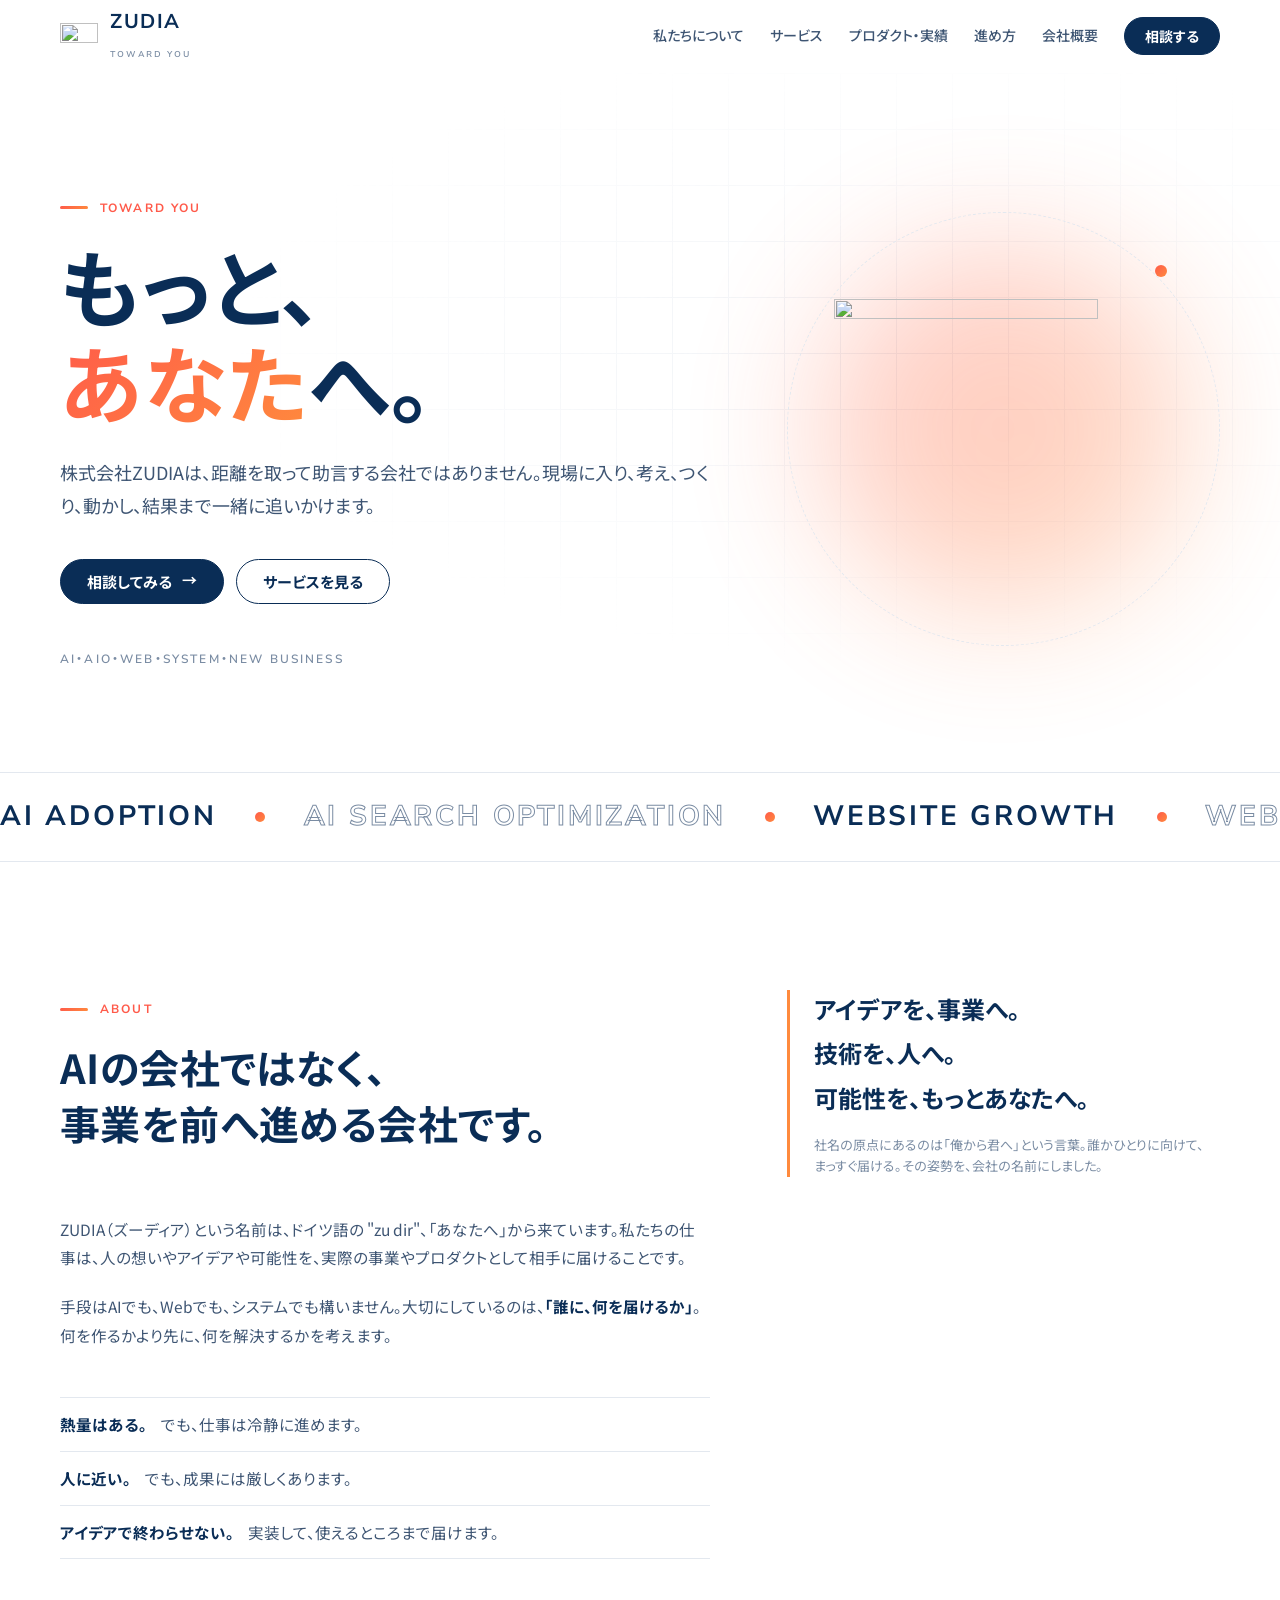
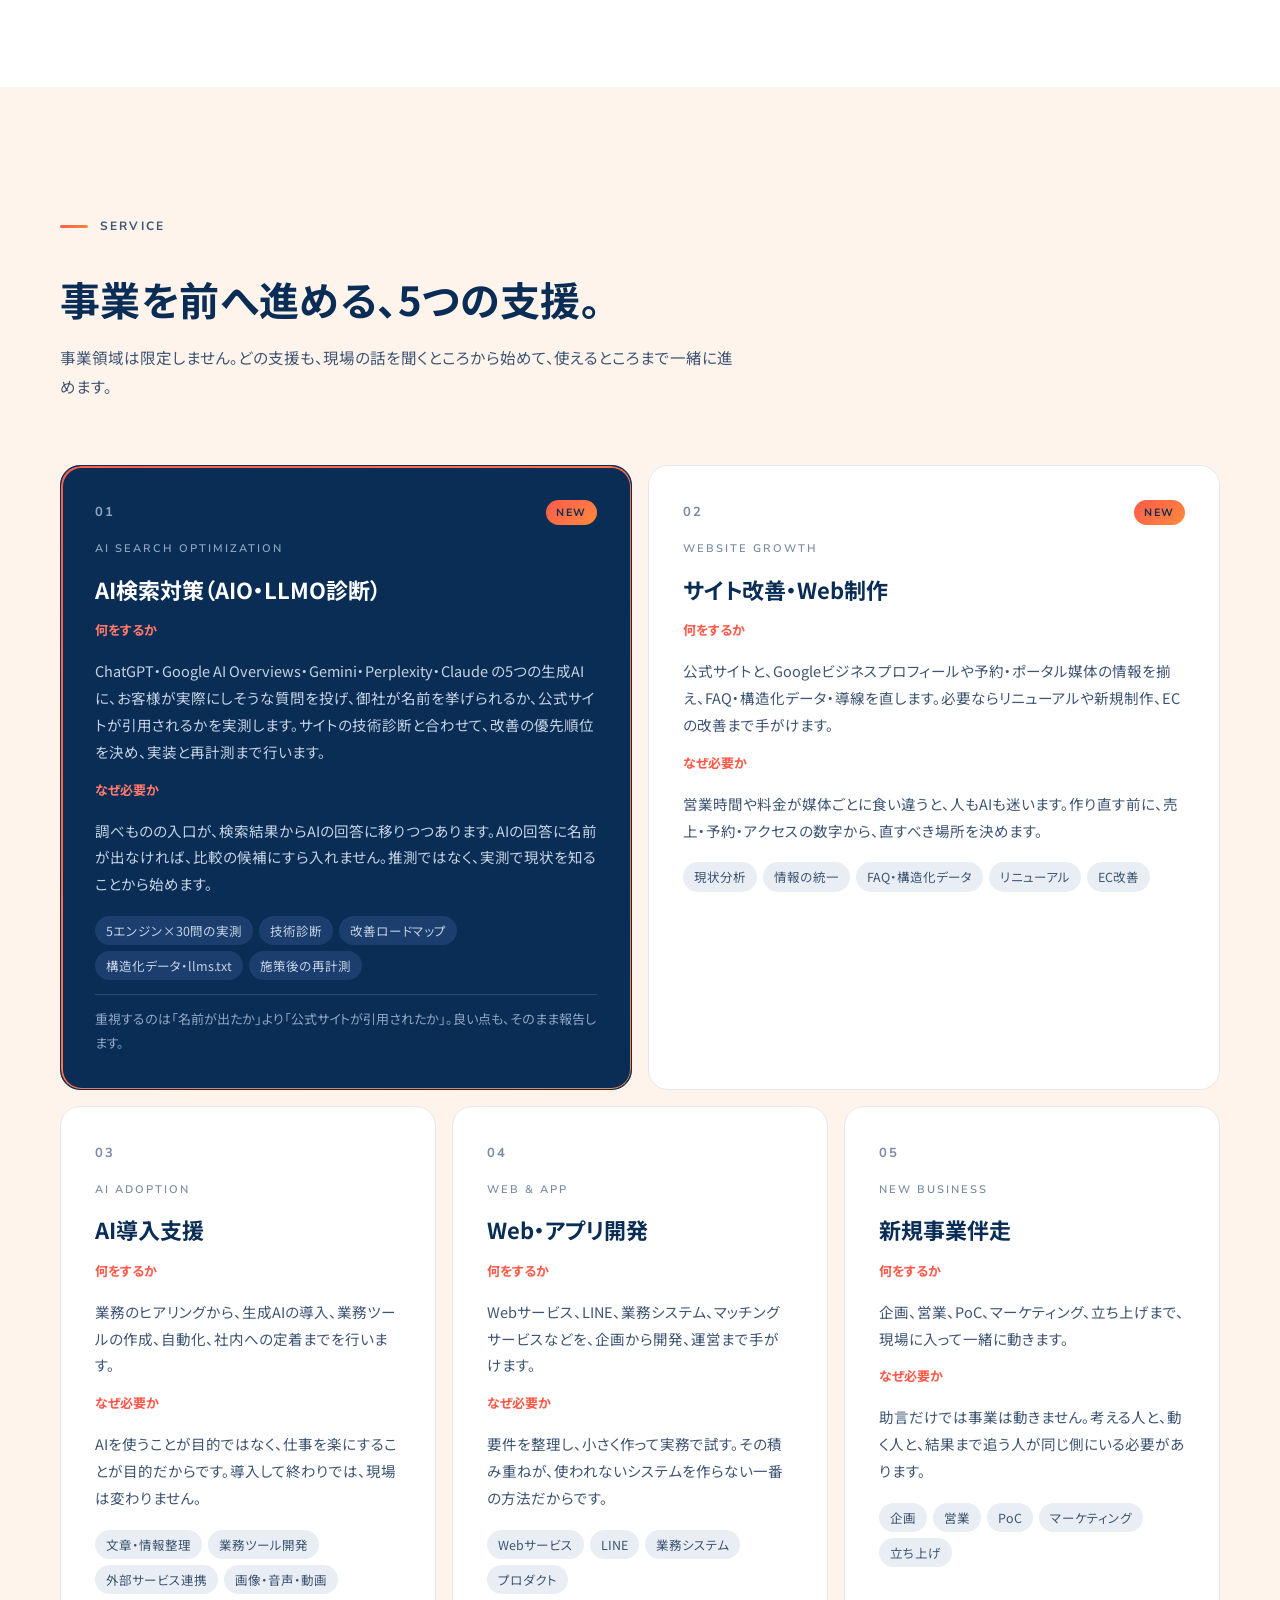
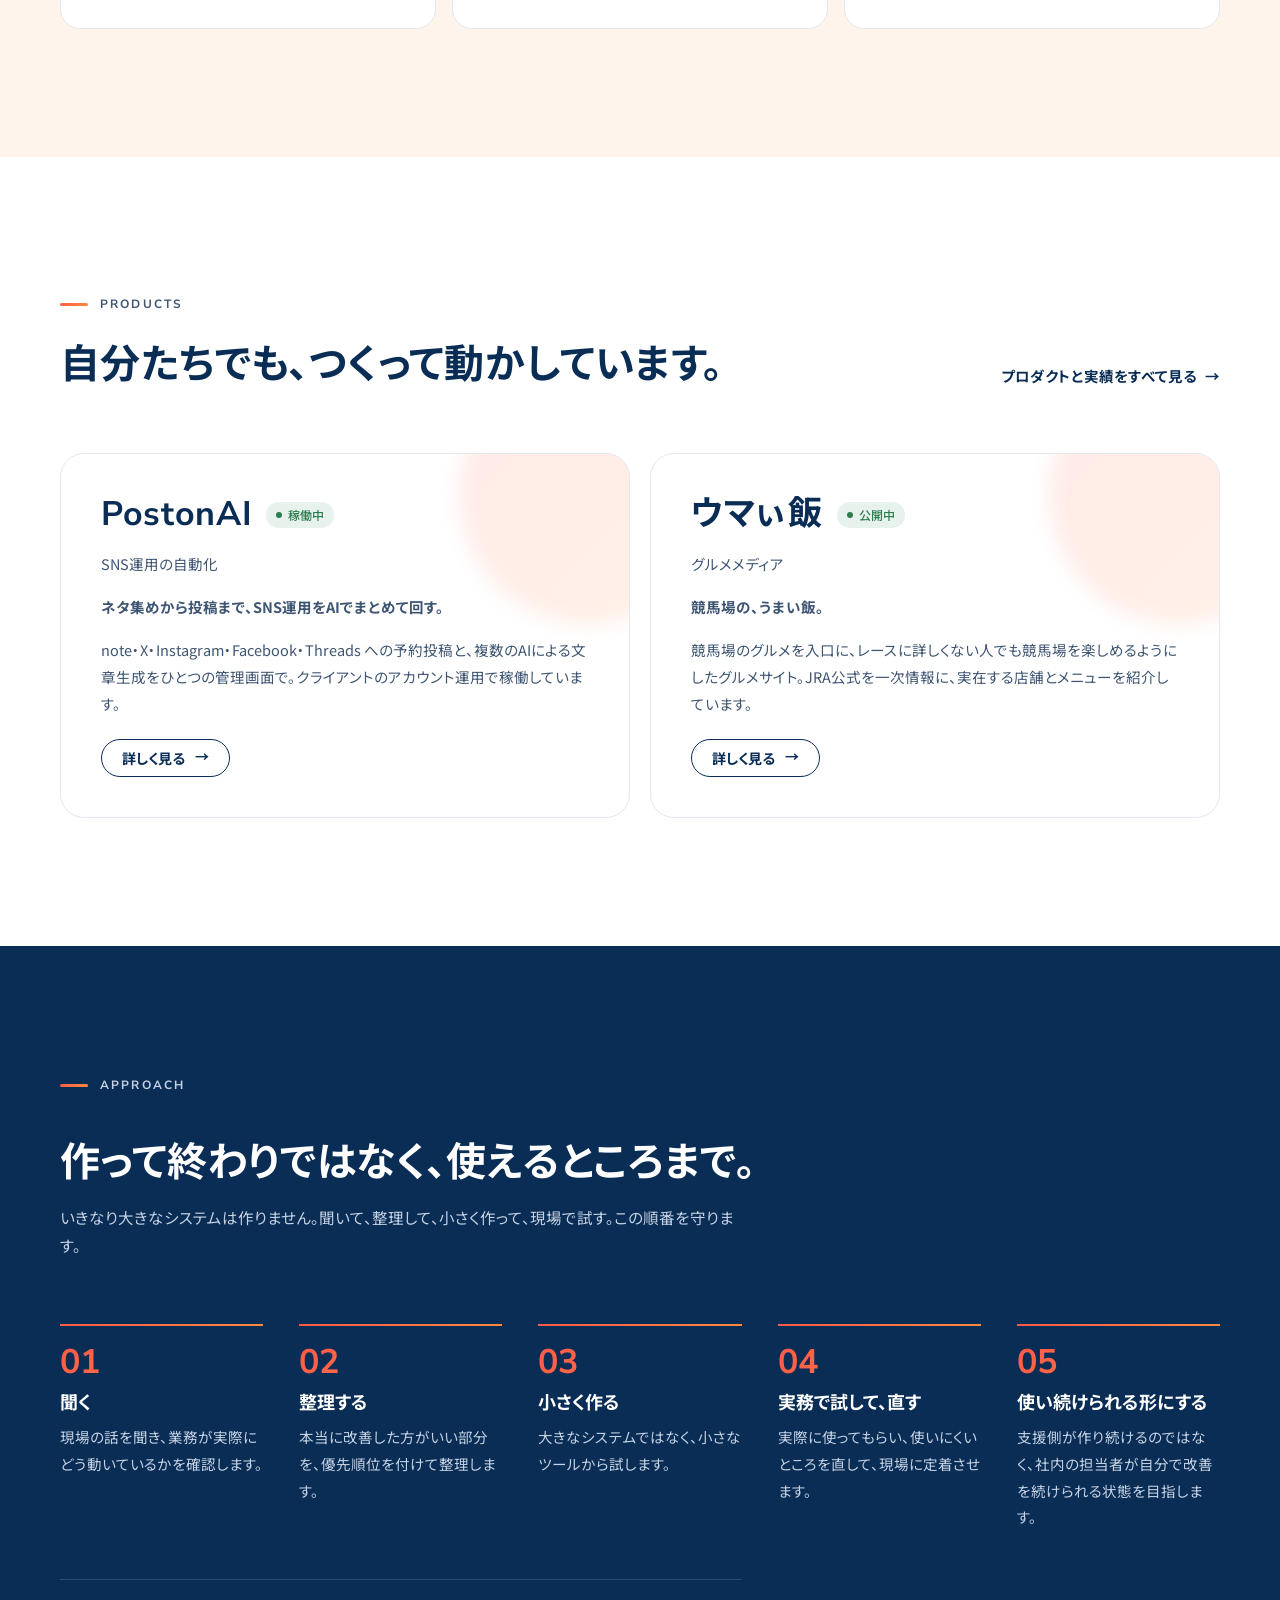
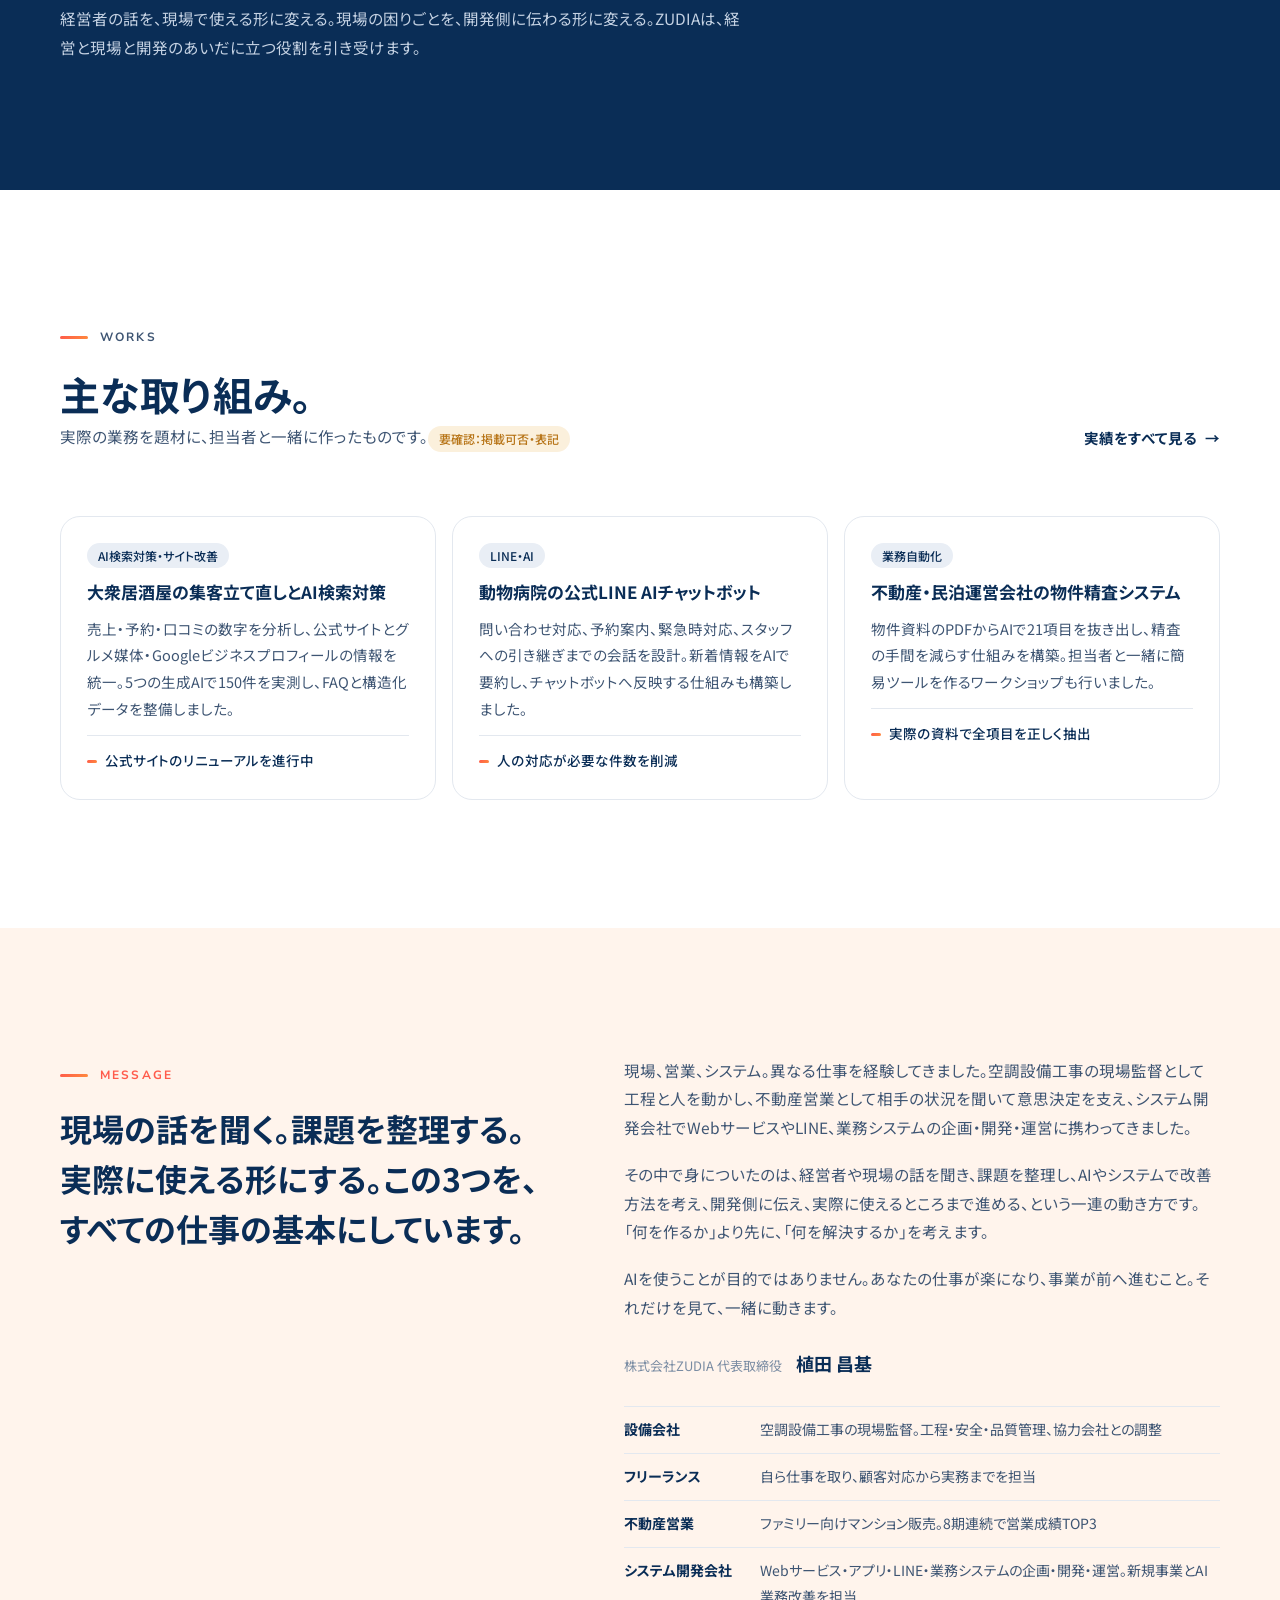
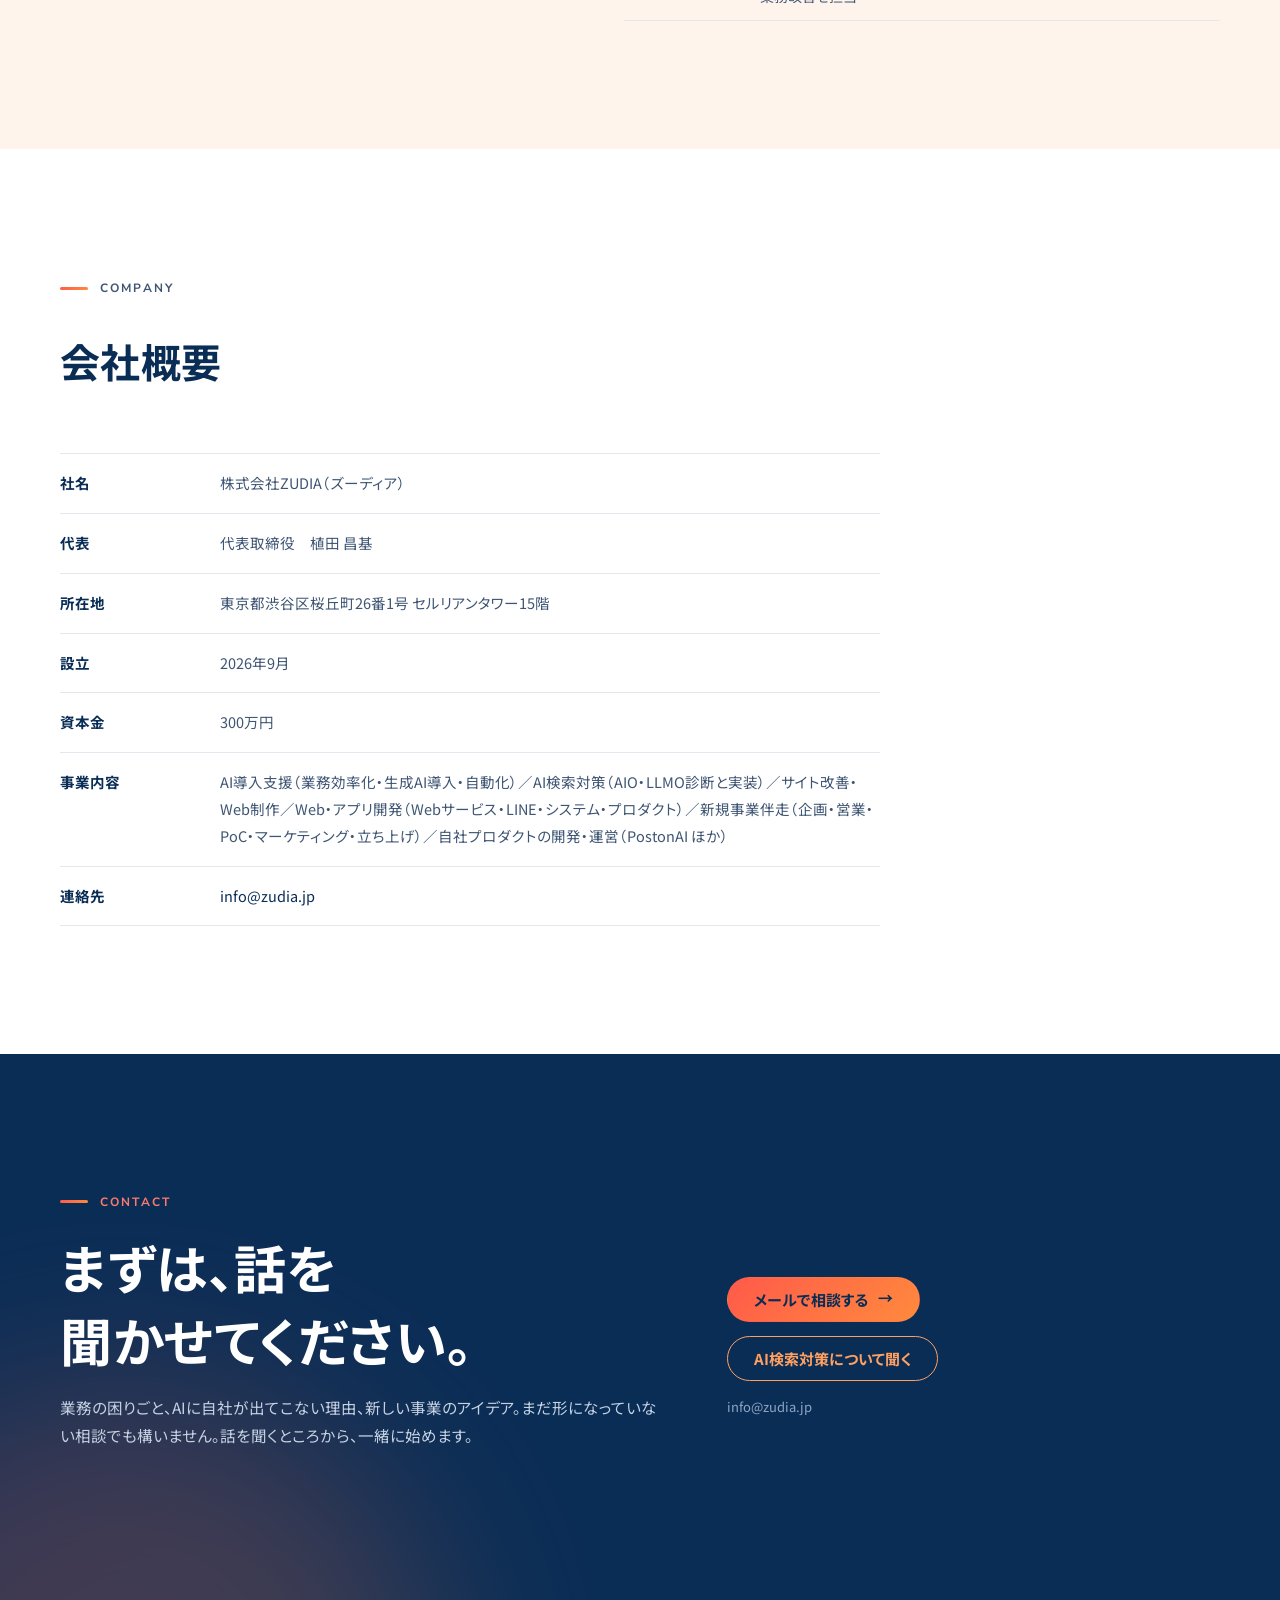
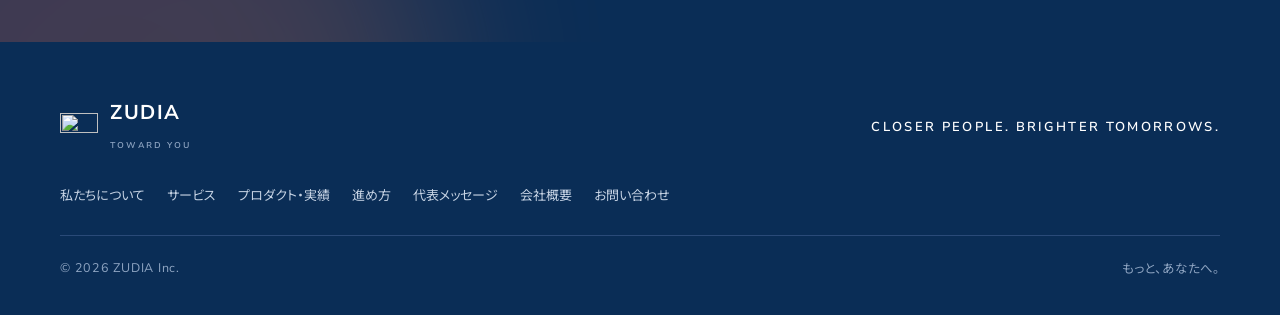
==== index.html @ 9cd15320 "サイトを刷新: AIO・サイト改善を追加、プロダクト・実績ページを新設 - サービスを5本に（AI検索対策・サイト改善を追加）、動きのあるレイアウトへ - products.html: PostonA" ====
<!DOCTYPE html>
<html lang="ja">
<head>
<meta charset="utf-8">
<meta name="viewport" content="width=device-width, initial-scale=1">
<title>株式会社ZUDIA｜もっと、あなたへ。</title>
<meta name="description" content="株式会社ZUDIAは、AI導入支援・AI検索対策（AIO/LLMO）・サイト改善・Web/アプリ開発・新規事業伴走で、事業を前へ進める会社です。自社プロダクトにSNS運用自動化の PostonAI。">
<!--
  差し替え箇所（公開前に必ず確認。本文中は「要確認」チップで示している）
  - 代表者の肩書・所在地・設立・資本金は定款（2026-09-19 作成）から転記済み。設立は登記完了日に合わせて要確認
  - 実績の掲載可否（#works と products.html#works。ポートフォリオ 2026-08 版＋ZUDIA名義の案件から転記）
  - AIO の案件は TIAM 名義のものが多い。ZUDIA の実績として載せるのは ZUDIA 名義と確認できたものだけ
  - 公開URL: https://zudia.jp/。og:image / canonical は絶対URL
  - 色・書体は css/style.css 先頭の tokens ブロックのみ。動きは js/main.js（本文は必ず HTML に書く）
-->
<meta property="og:title" content="株式会社ZUDIA｜もっと、あなたへ。">
<meta property="og:description" content="AI導入支援・AI検索対策・サイト改善・Web/アプリ開発・新規事業伴走。事業を前へ進める会社。">
<meta property="og:url" content="https://zudia.jp/">
<meta property="og:image" content="https://zudia.jp/assets/zudia-primary.png">
<meta property="og:type" content="website">
<meta name="twitter:card" content="summary_large_image">
<link rel="canonical" href="https://zudia.jp/">
<link rel="icon" type="image/png" href="assets/zudia-symbol.png">
<link rel="preconnect" href="https://fonts.googleapis.com">
<link rel="preconnect" href="https://fonts.gstatic.com" crossorigin>
<link rel="stylesheet" href="https://fonts.googleapis.com/css2?family=Noto+Sans+JP:wght@400;500;700&family=Nunito+Sans:wght@600;700&display=swap">
<link rel="stylesheet" href="css/style.css">
<script src="js/main.js" defer></script>
<script type="application/ld+json">
{
  "@context": "https://schema.org",
  "@graph": [
    {
      "@type": "Organization",
      "@id": "https://zudia.jp/#org",
      "name": "株式会社ZUDIA",
      "alternateName": ["ZUDIA", "ズーディア"],
      "url": "https://zudia.jp/",
      "logo": "https://zudia.jp/assets/zudia-primary.png",
      "slogan": "もっと、あなたへ。",
      "email": "info@zudia.jp",
      "foundingDate": "2026-09",
      "founder": { "@type": "Person", "name": "植田 昌基", "jobTitle": "代表取締役" },
      "address": { "@type": "PostalAddress", "addressCountry": "JP", "addressRegion": "東京都", "addressLocality": "渋谷区", "streetAddress": "桜丘町26番1号 セルリアンタワー15階" },
      "knowsAbout": ["生成AI導入支援", "業務自動化", "AI検索対策", "AIO", "LLMO", "Webサイト改善", "Webアプリ開発", "LINE公式アカウント", "新規事業開発"],
      "makesOffer": [
        { "@type": "Offer", "itemOffered": { "@type": "Service", "name": "AI導入支援" } },
        { "@type": "Offer", "itemOffered": { "@type": "Service", "name": "AI検索対策（AIO/LLMO診断）" } },
        { "@type": "Offer", "itemOffered": { "@type": "Service", "name": "サイト改善・Web制作" } },
        { "@type": "Offer", "itemOffered": { "@type": "Service", "name": "Web・アプリ開発" } },
        { "@type": "Offer", "itemOffered": { "@type": "Service", "name": "新規事業伴走" } }
      ]
    },
    { "@type": "WebSite", "@id": "https://zudia.jp/#site", "url": "https://zudia.jp/", "name": "株式会社ZUDIA", "inLanguage": "ja", "publisher": { "@id": "https://zudia.jp/#org" } }
  ]
}
</script>
</head>
<body>

<header class="site-header">
  <div class="wrap">
    <a class="brand" href="./" aria-label="ZUDIA トップへ">
      <img src="assets/zudia-symbol.png" alt="" width="38" height="29">
      <span>
        <span class="brand-name">ZUDIA</span><br>
        <span class="brand-tag">TOWARD YOU</span>
      </span>
    </a>
    <nav class="nav" aria-label="サイト内">
      <a href="#about">私たちについて</a>
      <a href="#service">サービス</a>
      <a href="products.html">プロダクト・実績</a>
      <a href="#approach">進め方</a>
      <a href="#company">会社概要</a>
      <a class="btn btn-primary" href="#contact">相談する</a>
    </nav>
    <details class="menu">
      <summary>MENU</summary>
      <div class="menu-list">
        <a href="#about">私たちについて</a>
        <a href="#service">サービス</a>
        <a href="products.html">プロダクト・実績</a>
        <a href="#approach">進め方</a>
        <a href="#company">会社概要</a>
        <a href="#contact">相談する</a>
      </div>
    </details>
  </div>
</header>

<main id="top">

  <!-- ヒーロー：ブランドの芯をそのまま置く -->
  <section class="hero">
    <div class="wrap">
      <div>
        <p class="eyebrow">Toward You</p>
        <h1><span class="line" style="--d:.05s">もっと、</span><span class="line" style="--d:.2s"><span class="grad-text">あなた</span>へ。</span></h1>
        <p class="hero-sub lead reveal" style="--d:.35s">株式会社ZUDIAは、距離を取って助言する会社ではありません。現場に入り、考え、つくり、動かし、結果まで一緒に追いかけます。</p>
        <div class="hero-actions reveal" style="--d:.45s">
          <a class="btn btn-primary" href="#contact">相談してみる <span class="arrow">→</span></a>
          <a class="btn btn-ghost" href="#service">サービスを見る</a>
        </div>
        <p class="hero-en reveal" style="--d:.55s">AI・AIO・Web・System・New Business</p>
      </div>
      <div class="hero-visual" aria-hidden="true">
        <span class="glow"></span>
        <span class="orbit"></span>
        <img src="assets/zudia-symbol.png" alt="" width="412" height="319">
      </div>
    </div>
  </section>

  <!-- キーワードの帯。同じリストを2回並べて継ぎ目なく流す（2回目は読み上げない） -->
  <div class="marquee" aria-hidden="true">
    <div class="marquee-track">
      <ul><li>AI Adoption</li><li>AI Search Optimization</li><li>Website Growth</li><li>Web &amp; App</li><li>New Business</li><li>Toward You</li></ul>
      <ul><li>AI Adoption</li><li>AI Search Optimization</li><li>Website Growth</li><li>Web &amp; App</li><li>New Business</li><li>Toward You</li></ul>
    </div>
  </div>

  <!-- 私たちについて -->
  <section class="section" id="about">
    <div class="wrap">
      <div class="about-grid">
        <div class="reveal">
          <p class="eyebrow">About</p>
          <div class="section-head">
            <h2 class="h2">AIの会社ではなく、<br>事業を前へ進める会社です。</h2>
          </div>
          <div class="about-body">
            <p>ZUDIA（ズーディア）という名前は、ドイツ語の "zu dir"、「あなたへ」から来ています。私たちの仕事は、人の想いやアイデアや可能性を、実際の事業やプロダクトとして相手に届けることです。</p>
            <p>手段はAIでも、Webでも、システムでも構いません。大切にしているのは、<strong>「誰に、何を届けるか」</strong>。何を作るかより先に、何を解決するかを考えます。</p>
            <ul class="stance" aria-label="ZUDIAの姿勢">
              <li><b>熱量はある。</b><span>でも、仕事は冷静に進めます。</span></li>
              <li><b>人に近い。</b><span>でも、成果には厳しくあります。</span></li>
              <li><b>アイデアで終わらせない。</b><span>実装して、使えるところまで届けます。</span></li>
            </ul>
          </div>
        </div>
        <div class="reveal" style="--d:.15s">
          <ul class="philosophy" aria-label="ZUDIAの考え">
            <li>アイデアを、事業へ。</li>
            <li>技術を、人へ。</li>
            <li>可能性を、もっとあなたへ。</li>
            <li class="origin">社名の原点にあるのは「俺から君へ」という言葉。誰かひとりに向けて、まっすぐ届ける。その姿勢を、会社の名前にしました。</li>
          </ul>
        </div>
      </div>
    </div>
  </section>

  <!-- サービス：何をするか／なぜ必要か を対で書く -->
  <section class="section tint" id="service">
    <div class="wrap">
      <div class="section-head reveal">
        <p class="eyebrow">Service</p>
        <h2 class="h2">事業を前へ進める、5つの支援。</h2>
        <p>事業領域は限定しません。どの支援も、現場の話を聞くところから始めて、使えるところまで一緒に進めます。</p>
      </div>
      <div class="services" data-stagger>
        <article class="service reveal is-wide is-feature on-navy" id="aio">
          <div class="service-top"><span class="no"></span><span class="new">NEW</span></div>
          <p class="en">AI Search Optimization</p>
          <h3 class="h3">AI検索対策（AIO・LLMO診断）</h3>
          <dl>
            <dt>何をするか</dt>
            <dd>ChatGPT・Google AI Overviews・Gemini・Perplexity・Claude の5つの生成AIに、お客様が実際にしそうな質問を投げ、御社が名前を挙げられるか、公式サイトが引用されるかを実測します。サイトの技術診断と合わせて、改善の優先順位を決め、実装と再計測まで行います。</dd>
            <dt>なぜ必要か</dt>
            <dd>調べものの入口が、検索結果からAIの回答に移りつつあります。AIの回答に名前が出なければ、比較の候補にすら入れません。推測ではなく、実測で現状を知ることから始めます。</dd>
          </dl>
          <ul class="tags" aria-label="成果物">
            <li>5エンジン×30問の実測</li><li>技術診断</li><li>改善ロードマップ</li><li>構造化データ・llms.txt</li><li>施策後の再計測</li>
          </ul>
          <p class="feature-note">重視するのは「名前が出たか」より「公式サイトが引用されたか」。良い点も、そのまま報告します。</p>
        </article>
        <article class="service reveal is-wide" id="site">
          <div class="service-top"><span class="no"></span><span class="new">NEW</span></div>
          <p class="en">Website Growth</p>
          <h3 class="h3">サイト改善・Web制作</h3>
          <dl>
            <dt>何をするか</dt>
            <dd>公式サイトと、Googleビジネスプロフィールや予約・ポータル媒体の情報を揃え、FAQ・構造化データ・導線を直します。必要ならリニューアルや新規制作、EC の改善まで手がけます。</dd>
            <dt>なぜ必要か</dt>
            <dd>営業時間や料金が媒体ごとに食い違うと、人もAIも迷います。作り直す前に、売上・予約・アクセスの数字から、直すべき場所を決めます。</dd>
          </dl>
          <ul class="tags" aria-label="対応領域">
            <li>現状分析</li><li>情報の統一</li><li>FAQ・構造化データ</li><li>リニューアル</li><li>EC改善</li>
          </ul>
        </article>
        <article class="service reveal">
          <div class="service-top"><span class="no"></span></div>
          <p class="en">AI Adoption</p>
          <h3 class="h3">AI導入支援</h3>
          <dl>
            <dt>何をするか</dt>
            <dd>業務のヒアリングから、生成AIの導入、業務ツールの作成、自動化、社内への定着までを行います。</dd>
            <dt>なぜ必要か</dt>
            <dd>AIを使うことが目的ではなく、仕事を楽にすることが目的だからです。導入して終わりでは、現場は変わりません。</dd>
          </dl>
          <ul class="tags" aria-label="対応領域">
            <li>文章・情報整理</li><li>業務ツール開発</li><li>外部サービス連携</li><li>画像・音声・動画</li>
          </ul>
        </article>
        <article class="service reveal">
          <div class="service-top"><span class="no"></span></div>
          <p class="en">Web &amp; App</p>
          <h3 class="h3">Web・アプリ開発</h3>
          <dl>
            <dt>何をするか</dt>
            <dd>Webサービス、LINE、業務システム、マッチングサービスなどを、企画から開発、運営まで手がけます。</dd>
            <dt>なぜ必要か</dt>
            <dd>要件を整理し、小さく作って実務で試す。その積み重ねが、使われないシステムを作らない一番の方法だからです。</dd>
          </dl>
          <ul class="tags" aria-label="対応領域">
            <li>Webサービス</li><li>LINE</li><li>業務システム</li><li>プロダクト</li>
          </ul>
        </article>
        <article class="service reveal">
          <div class="service-top"><span class="no"></span></div>
          <p class="en">New Business</p>
          <h3 class="h3">新規事業伴走</h3>
          <dl>
            <dt>何をするか</dt>
            <dd>企画、営業、PoC、マーケティング、立ち上げまで、現場に入って一緒に動きます。</dd>
            <dt>なぜ必要か</dt>
            <dd>助言だけでは事業は動きません。考える人と、動く人と、結果まで追う人が同じ側にいる必要があります。</dd>
          </dl>
          <ul class="tags" aria-label="対応領域">
            <li>企画</li><li>営業</li><li>PoC</li><li>マーケティング</li><li>立ち上げ</li>
          </ul>
        </article>
      </div>
    </div>
  </section>

  <!-- プロダクト（詳細は products.html） -->
  <section class="section" id="products">
    <div class="wrap">
      <div class="section-head section-head-row reveal">
        <div>
          <p class="eyebrow">Products</p>
          <h2 class="h2">自分たちでも、つくって動かしています。</h2>
        </div>
        <a class="link-arrow" href="products.html">プロダクトと実績をすべて見る <span class="arrow">→</span></a>
      </div>
      <div class="products" data-stagger>
        <article class="product reveal">
          <div class="product-head"><h3 class="product-name">PostonAI</h3><span class="status is-live">稼働中</span></div>
          <p class="product-cat">SNS運用の自動化</p>
          <p class="product-lead">ネタ集めから投稿まで、SNS運用をAIでまとめて回す。</p>
          <p>note・X・Instagram・Facebook・Threads への予約投稿と、複数のAIによる文章生成をひとつの管理画面で。クライアントのアカウント運用で稼働しています。</p>
          <div class="product-actions"><a class="btn btn-ghost" href="products.html#postonai">詳しく見る <span class="arrow">→</span></a></div>
        </article>
        <article class="product reveal">
          <div class="product-head"><h3 class="product-name">ウマぃ飯</h3><span class="status is-live">公開中</span></div>
          <p class="product-cat">グルメメディア</p>
          <p class="product-lead">競馬場の、うまい飯。</p>
          <p>競馬場のグルメを入口に、レースに詳しくない人でも競馬場を楽しめるようにしたグルメサイト。JRA公式を一次情報に、実在する店舗とメニューを紹介しています。</p>
          <div class="product-actions"><a class="btn btn-ghost" href="products.html#umaimeshi">詳しく見る <span class="arrow">→</span></a></div>
        </article>
      </div>
    </div>
  </section>

  <!-- 進め方：実際の順序なので番号を使う -->
  <section class="section on-navy" id="approach">
    <div class="wrap">
      <div class="section-head reveal">
        <p class="eyebrow">Approach</p>
        <h2 class="h2">作って終わりではなく、使えるところまで。</h2>
        <p>いきなり大きなシステムは作りません。聞いて、整理して、小さく作って、現場で試す。この順番を守ります。</p>
      </div>
      <ol class="steps" data-stagger>
        <li class="step">
          <h3 class="h3">聞く</h3>
          <p>現場の話を聞き、業務が実際にどう動いているかを確認します。</p>
        </li>
        <li class="step">
          <h3 class="h3">整理する</h3>
          <p>本当に改善した方がいい部分を、優先順位を付けて整理します。</p>
        </li>
        <li class="step">
          <h3 class="h3">小さく作る</h3>
          <p>大きなシステムではなく、小さなツールから試します。</p>
        </li>
        <li class="step">
          <h3 class="h3">実務で試して、直す</h3>
          <p>実際に使ってもらい、使いにくいところを直して、現場に定着させます。</p>
        </li>
        <li class="step">
          <h3 class="h3">使い続けられる形にする</h3>
          <p>支援側が作り続けるのではなく、社内の担当者が自分で改善を続けられる状態を目指します。</p>
        </li>
      </ol>
      <p class="steps-note reveal">経営者の話を、現場で使える形に変える。現場の困りごとを、開発側に伝わる形に変える。ZUDIAは、経営と現場と開発のあいだに立つ役割を引き受けます。</p>
    </div>
  </section>

  <!-- 実績（抜粋。全件は products.html#works） -->
  <section class="section" id="works">
    <div class="wrap">
      <div class="section-head section-head-row reveal">
        <div>
          <p class="eyebrow">Works</p>
          <h2 class="h2">主な取り組み。</h2>
          <p>実際の業務を題材に、担当者と一緒に作ったものです。<span class="chip">要確認：掲載可否・表記</span></p>
        </div>
        <a class="link-arrow" href="products.html#works">実績をすべて見る <span class="arrow">→</span></a>
      </div>
      <div class="works" data-stagger>
        <article class="work reveal">
          <div class="work-meta"><span class="chip chip-area">AI検索対策・サイト改善</span></div>
          <h3 class="h3">大衆居酒屋の集客立て直しとAI検索対策</h3>
          <p>売上・予約・口コミの数字を分析し、公式サイトとグルメ媒体・Googleビジネスプロフィールの情報を統一。5つの生成AIで150件を実測し、FAQと構造化データを整備しました。</p>
          <p class="result">公式サイトのリニューアルを進行中</p>
        </article>
        <article class="work reveal">
          <div class="work-meta"><span class="chip chip-area">LINE・AI</span></div>
          <h3 class="h3">動物病院の公式LINE AIチャットボット</h3>
          <p>問い合わせ対応、予約案内、緊急時対応、スタッフへの引き継ぎまでの会話を設計。新着情報をAIで要約し、チャットボットへ反映する仕組みも構築しました。</p>
          <p class="result">人の対応が必要な件数を削減</p>
        </article>
        <article class="work reveal">
          <div class="work-meta"><span class="chip chip-area">業務自動化</span></div>
          <h3 class="h3">不動産・民泊運営会社の物件精査システム</h3>
          <p>物件資料のPDFからAIで21項目を抜き出し、精査の手間を減らす仕組みを構築。担当者と一緒に簡易ツールを作るワークショップも行いました。</p>
          <p class="result">実際の資料で全項目を正しく抽出</p>
        </article>
      </div>
    </div>
  </section>

  <!-- 代表メッセージ -->
  <section class="section tint" id="message">
    <div class="wrap">
      <div class="message">
        <div class="reveal">
          <p class="eyebrow">Message</p>
          <p class="message-quote">現場の話を聞く。課題を整理する。実際に使える形にする。この3つを、すべての仕事の基本にしています。</p>
        </div>
        <div class="message-body reveal" style="--d:.15s">
          <p>現場、営業、システム。異なる仕事を経験してきました。空調設備工事の現場監督として工程と人を動かし、不動産営業として相手の状況を聞いて意思決定を支え、システム開発会社でWebサービスやLINE、業務システムの企画・開発・運営に携わってきました。</p>
          <p>その中で身についたのは、経営者や現場の話を聞き、課題を整理し、AIやシステムで改善方法を考え、開発側に伝え、実際に使えるところまで進める、という一連の動き方です。「何を作るか」より先に、「何を解決するか」を考えます。</p>
          <p>AIを使うことが目的ではありません。あなたの仕事が楽になり、事業が前へ進むこと。それだけを見て、一緒に動きます。</p>
          <div class="message-sign">
            <span class="role">株式会社ZUDIA 代表取締役</span>
            <span class="name">植田 昌基</span>
          </div>
          <ul class="message-career" aria-label="経歴">
            <li><b>設備会社</b><span>空調設備工事の現場監督。工程・安全・品質管理、協力会社との調整</span></li>
            <li><b>フリーランス</b><span>自ら仕事を取り、顧客対応から実務までを担当</span></li>
            <li><b>不動産営業</b><span>ファミリー向けマンション販売。8期連続で営業成績TOP3</span></li>
            <li><b>システム開発会社</b><span>Webサービス・アプリ・LINE・業務システムの企画・開発・運営。新規事業とAI業務改善を担当</span></li>
          </ul>
        </div>
      </div>
    </div>
  </section>

  <!-- 会社概要 -->
  <section class="section" id="company">
    <div class="wrap">
      <div class="section-head reveal">
        <p class="eyebrow">Company</p>
        <h2 class="h2">会社概要</h2>
      </div>
      <div class="company reveal">
        <dl>
          <dt>社名</dt>
          <dd>株式会社ZUDIA（ズーディア）</dd>
          <dt>代表</dt>
          <dd>代表取締役　植田 昌基</dd>
          <dt>所在地</dt>
          <dd>東京都渋谷区桜丘町26番1号 セルリアンタワー15階</dd>
          <dt>設立</dt>
          <dd>2026年9月</dd>
          <dt>資本金</dt>
          <dd>300万円</dd>
          <dt>事業内容</dt>
          <dd>AI導入支援（業務効率化・生成AI導入・自動化）／AI検索対策（AIO・LLMO診断と実装）／サイト改善・Web制作／Web・アプリ開発（Webサービス・LINE・システム・プロダクト）／新規事業伴走（企画・営業・PoC・マーケティング・立ち上げ）／自社プロダクトの開発・運営（PostonAI ほか）</dd>
          <dt>連絡先</dt>
          <dd><a href="mailto:info@zudia.jp">info@zudia.jp</a></dd>
        </dl>
      </div>
    </div>
  </section>

  <!-- お問い合わせ -->
  <section class="section on-navy contact" id="contact">
    <div class="wrap">
      <div class="reveal">
        <p class="eyebrow">Contact</p>
        <div class="section-head">
          <h2 class="h2">まずは、話を<br>聞かせてください。</h2>
          <p>業務の困りごと、AIに自社が出てこない理由、新しい事業のアイデア。まだ形になっていない相談でも構いません。話を聞くところから、一緒に始めます。</p>
        </div>
      </div>
      <div class="contact-actions reveal" style="--d:.15s">
        <a class="btn btn-primary" href="mailto:info@zudia.jp?subject=ZUDIAへの相談">メールで相談する <span class="arrow">→</span></a>
        <a class="btn btn-ghost" href="mailto:info@zudia.jp?subject=AI検索対策（AIO診断）の相談">AI検索対策について聞く</a>
        <p class="note">info@zudia.jp</p>
      </div>
    </div>
  </section>

</main>

<footer class="site-footer on-navy section">
  <div class="wrap">
    <div class="footer-top">
      <a class="brand" href="./" aria-label="ZUDIA トップへ">
        <img src="assets/zudia-symbol.png" alt="" width="38" height="29">
        <span>
          <span class="brand-name">ZUDIA</span><br>
          <span class="brand-tag">TOWARD YOU</span>
        </span>
      </a>
      <p class="footer-message">Closer People. Brighter Tomorrows.</p>
    </div>
    <nav class="footer-nav" aria-label="フッター">
      <a href="#about">私たちについて</a>
      <a href="#service">サービス</a>
      <a href="products.html">プロダクト・実績</a>
      <a href="#approach">進め方</a>
      <a href="#message">代表メッセージ</a>
      <a href="#company">会社概要</a>
      <a href="#contact">お問い合わせ</a>
    </nav>
    <div class="footer-bottom">
      <span class="en">© <span data-year>2026</span> ZUDIA Inc.</span>
      <span>もっと、あなたへ。</span>
    </div>
  </div>
</footer>

</body>
</html>
---- css/style.css ----
/* ===== 株式会社ZUDIA コーポレートサイト  css/style.css =====
   色・書体は design/tokens.css のトークンのみ使用（HEX直書き禁止）。
   先頭ブロックは tokens.css v1.0 をそのまま貼ったもの。更新時は正本に合わせる。
   v2 (2026-10-09): 動きのあるレイアウトへ刷新。products.html と共用。 */

/* ZUDIA design tokens — 正本。DESIGN.md の表と必ず一致させる。
   HTML雛形・アーティファクトの <style> 先頭にこのブロックをそのまま貼る。
   v1.0 (2026-09-11): 株式会社ZUDIA ブランドガイド Ver.1.0 準拠。 */
:root {
  /* ブランド4色 */
  --brand-navy: #0A2D56;
  --brand-coral: #FF5A4A;
  --brand-orange: #FF8A3D;
  --brand-cream: #FFE7D8;
  --brand-gradient: linear-gradient(135deg, #FF5A4A 0%, #FF8A3D 100%);      /* Zシンボル・強調帯 */
  --brand-gradient-deep: linear-gradient(135deg, #FF3F45 0%, #FF6B35 50%, #FFA447 100%);

  /* 役割トークン（ライト＝白背景が基本） */
  --ink: #0A2D56;          /* 本文・見出し（Navy） */
  --ink-soft: #3E5573;
  --ink-faint: #7A8CA3;
  --ground: #FFFFFF;       /* ページ背景 */
  --surface: #FFFFFF;      /* カード・表 */
  --surface-tint: #FFF4EC; /* Cream 50%。導入文・強調ブロックの背景 */
  --line: #E3E8EF;
  --accent: #0A2D56;       /* 見出し番号・罫線・リンク */
  --accent-soft: #E9EEF5;
  --hot: #FF5A4A;          /* 人の熱量・行動を示す強調（Coral）。状態色ではない */
  --hot-2: #FF8A3D;        /* 前進・可能性（Orange） */

  /* 状態色（ブランド色とは分ける） */
  --ok: #2E7D4F;  --ok-bg: #E6F2EB;
  --warn: #B8761A; --warn-bg: #FBF0DC;
  --crit: #C0392B; --crit-bg: #FBE7E4;

  /* 書体 */
  --font-display: "Avenir Next", "Avenir", "Nunito Sans", "Noto Sans JP", sans-serif; /* 英字見出し・ZUDIA・コピー。Demi Bold=600 */
  --font-heading: "Noto Sans JP", "Hiragino Kaku Gothic ProN", "Yu Gothic", sans-serif; /* 日本語見出し 700 */
  --font-sans: "Noto Sans JP", "Hiragino Kaku Gothic ProN", "Yu Gothic", sans-serif;    /* 本文 400 */
  --font-mono: ui-monospace, "Cascadia Code", Consolas, monospace;

  /* dataviz カテゴリ配色 */
  --cat-1: #0A2D56; --cat-2: #FF8A3D; --cat-3: #FF5A4A; --cat-4: #5B7BA6; --cat-5: #B9A79A;
}
/* ダーク＝Navy背景（ブランドガイドの第2背景）。文字は白、アクセントはオレンジ */
@media (prefers-color-scheme: dark) {
  :root:not([data-theme="light"]) {
    --ink: #FFFFFF; --ink-soft: #C5D2E3; --ink-faint: #8FA5C2;
    --ground: #0A2D56; --surface: #123765; --surface-tint: #163F73; --line: #2A4A78;
    --accent: #FFA061; --accent-soft: #1B3E6E;
    --hot: #FF7A6B; --hot-2: #FFA061;
    --ok: #6FBF8F; --ok-bg: #1E3B33;
    --warn: #E0A85A; --warn-bg: #3D3222;
    --crit: #F08A7E; --crit-bg: #4A2A2A;
  }
}
:root[data-theme="dark"] {
  --ink: #FFFFFF; --ink-soft: #C5D2E3; --ink-faint: #8FA5C2;
  --ground: #0A2D56; --surface: #123765; --surface-tint: #163F73; --line: #2A4A78;
  --accent: #FFA061; --accent-soft: #1B3E6E;
  --hot: #FF7A6B; --hot-2: #FFA061;
  --ok: #6FBF8F; --ok-bg: #1E3B33;
  --warn: #E0A85A; --warn-bg: #3D3222;
  --crit: #F08A7E; --crit-bg: #4A2A2A;
}
/* ===== tokens.css ここまで ===== */

/* Navy帯セクション（ライト時に Navy 背景へ切り替える）。値は tokens.css のダーク定義と同一。
   ダーク時はページ地が Navy なので、帯だけ一段明るい surface に寄せる。 */
.on-navy {
  --ink: #FFFFFF; --ink-soft: #C5D2E3; --ink-faint: #8FA5C2;
  --ground: #0A2D56; --surface: #123765; --surface-tint: #163F73; --line: #2A4A78;
  --accent: #FFA061; --accent-soft: #1B3E6E;
  --hot: #FF7A6B; --hot-2: #FFA061;
  --warn: #E0A85A; --warn-bg: #3D3222;
}
@media (prefers-color-scheme: dark) {
  :root:not([data-theme="light"]) .on-navy { --ground: #123765; --surface: #1B3E6E; --line: #2F5488; }
}
:root[data-theme="dark"] .on-navy { --ground: #123765; --surface: #1B3E6E; --line: #2F5488; }

/* ---------- ベース ---------- */
*, *::before, *::after { box-sizing: border-box; }
html { scroll-behavior: smooth; scroll-padding-top: 84px; -webkit-text-size-adjust: 100%; }
body {
  margin: 0;
  background: var(--ground);
  color: var(--ink);
  font-family: var(--font-sans);
  font-size: 15.5px;
  line-height: 1.85;
  font-weight: 400;
  font-feature-settings: "palt";
  overflow-x: hidden;
}
img { max-width: 100%; height: auto; display: block; }
a { color: var(--accent); text-decoration: none; }
a:hover { text-decoration: underline; text-underline-offset: .2em; }
:focus-visible { outline: 3px solid var(--hot-2); outline-offset: 3px; border-radius: 2px; }
h1, h2, h3, h4 { font-family: var(--font-heading); font-weight: 700; line-height: 1.4; margin: 0; text-wrap: balance; word-break: auto-phrase; }
.message-quote, .philosophy li { word-break: auto-phrase; }
p { margin: 0; max-width: 44em; }
ul, ol, dl { margin: 0; padding: 0; }
li { list-style: none; }
.num, time { font-variant-numeric: tabular-nums; }
.sr-only { position: absolute; width: 1px; height: 1px; overflow: hidden; clip: rect(0 0 0 0); white-space: nowrap; }

.wrap {
  width: min(100% - 2 * clamp(16px, 5vw, 48px), 1160px);
  margin-inline: auto;
}
.section { padding-block: clamp(72px, 10vw, 136px); background: var(--ground); color: var(--ink); position: relative; }
.tint { background: var(--surface-tint); }

/* 英字の小見出し（eyebrow）。0.18em 字間の大文字。 */
.eyebrow {
  font-family: var(--font-display);
  font-weight: 700;
  font-size: 12px;
  letter-spacing: .18em;
  text-transform: uppercase;
  color: var(--hot);
  display: inline-flex;
  align-items: center;
  gap: 12px;
  margin-bottom: 18px;
}
.eyebrow::before { content: ""; width: 28px; height: 3px; background: var(--brand-gradient); border-radius: 2px; }
.h2 { font-size: clamp(26px, 3.6vw, 40px); letter-spacing: .01em; }
.h3 { font-size: 17px; }
.lead { font-size: clamp(16px, 1.55vw, 18px); color: var(--ink-soft); }
.section-head { display: grid; gap: 16px; margin-bottom: clamp(40px, 5vw, 64px); }
.section-head p { color: var(--ink-soft); }
.section-head-row { display: flex; flex-wrap: wrap; align-items: end; justify-content: space-between; gap: 20px 40px; }
.grad-text { background: var(--brand-gradient); -webkit-background-clip: text; background-clip: text; color: transparent; }

/* ボタン */
.btn {
  display: inline-flex; align-items: center; gap: 10px;
  padding: 14px 26px; border-radius: 999px;
  font-family: var(--font-heading); font-weight: 700; font-size: 15px; line-height: 1;
  border: 1.5px solid var(--accent);
  transition: transform .2s ease, background-color .2s ease, color .2s ease, box-shadow .2s ease;
}
.btn:hover { text-decoration: none; transform: translateY(-2px); }
.btn-primary { background: var(--accent); color: var(--ground); }
.btn-primary:hover { box-shadow: 0 10px 24px -10px var(--accent); }
.on-navy .btn-primary, .btn-hot { background: var(--brand-gradient); border-color: transparent; color: var(--brand-navy); }
.btn-hot:hover, .on-navy .btn-primary:hover { box-shadow: 0 12px 28px -10px var(--brand-coral); }
.btn-ghost { background: transparent; color: var(--accent); }
.btn-ghost:hover { background: var(--accent-soft); }
.btn .arrow { font-family: var(--font-display); transition: transform .2s ease; }
.btn:hover .arrow { transform: translateX(3px); }
.link-arrow { font-family: var(--font-heading); font-weight: 700; font-size: 14.5px; display: inline-flex; gap: 8px; align-items: center; }
.link-arrow .arrow { transition: transform .2s ease; }
.link-arrow:hover { text-decoration: none; }
.link-arrow:hover .arrow { transform: translateX(4px); }

/* 判断が要る箇所のチップ（要確認など）。状態色を使う。 */
.chip {
  display: inline-block; padding: 2px 10px; border-radius: 999px;
  font-size: 12px; font-weight: 500; line-height: 1.6; vertical-align: middle;
  background: var(--warn-bg); color: var(--warn); border: 1px solid transparent;
}
.chip-area { background: var(--accent-soft); color: var(--accent); }
.status { display: inline-flex; align-items: center; gap: 6px; font-size: 12px; font-weight: 500; padding: 2px 10px; border-radius: 999px; background: var(--ok-bg); color: var(--ok); }
.status::before { content: ""; width: 6px; height: 6px; border-radius: 50%; background: currentColor; }
.status.is-live::before { animation: pulse 2s ease-in-out infinite; }
@keyframes pulse { 50% { opacity: .3; } }

/* ---------- スクロール表示（JS が html.js を付けたときだけ隠す。JSなしでも全文が見える） ---------- */
.js .reveal { opacity: 0; transform: translateY(24px); transition: opacity .8s cubic-bezier(.2,.7,.2,1), transform .8s cubic-bezier(.2,.7,.2,1); transition-delay: var(--d, 0s); }
.js .reveal.is-in { opacity: 1; transform: none; }

/* ---------- ヘッダー ---------- */
.site-header {
  position: sticky; top: 0; z-index: 30;
  background: color-mix(in srgb, var(--ground) 78%, transparent);
  -webkit-backdrop-filter: saturate(1.4) blur(14px); backdrop-filter: saturate(1.4) blur(14px);
  border-bottom: 1px solid transparent;
  transition: border-color .3s ease, background-color .3s ease;
}
.site-header.is-scrolled { border-bottom-color: var(--line); }
.site-header .wrap { display: flex; align-items: center; justify-content: space-between; gap: 24px; min-height: 72px; transition: min-height .3s ease; }
.site-header.is-scrolled .wrap { min-height: 60px; }
.brand { display: flex; align-items: center; gap: 12px; color: var(--ink); }
.brand:hover { text-decoration: none; }
.brand img { width: 38px; height: auto; }
.brand-name { font-family: var(--font-display); font-weight: 700; font-size: 20px; letter-spacing: .08em; line-height: 1.1; }
.brand-tag { font-family: var(--font-display); font-weight: 600; font-size: 8.5px; letter-spacing: .22em; color: var(--ink-faint); line-height: 1.2; }
.nav { display: flex; align-items: center; gap: 4px 26px; }
.nav a:not(.btn) { position: relative; font-family: var(--font-heading); font-weight: 500; font-size: 14px; color: var(--ink-soft); padding-block: 4px; }
.nav a:not(.btn)::after { content: ""; position: absolute; left: 0; right: 0; bottom: -2px; height: 2px; background: var(--brand-gradient); border-radius: 2px; transform: scaleX(0); transform-origin: left; transition: transform .25s ease; }
.nav a:not(.btn):hover, .nav a[aria-current] { color: var(--ink); text-decoration: none; }
.nav a:not(.btn):hover::after, .nav a[aria-current]::after { transform: scaleX(1); }
.nav .btn { padding: 11px 20px; font-size: 14px; }
.menu { display: none; }
@media (max-width: 920px) {
  .nav { display: none; }
  .menu { display: block; position: relative; }
  .menu summary {
    list-style: none; cursor: pointer;
    font-family: var(--font-display); font-weight: 700; font-size: 12px; letter-spacing: .18em;
    padding: 10px 16px; border: 1.5px solid var(--accent); border-radius: 999px; color: var(--accent);
  }
  .menu summary::-webkit-details-marker { display: none; }
  .menu[open] summary { background: var(--accent); color: var(--ground); }
  .menu-list {
    position: absolute; right: 0; top: calc(100% + 10px); min-width: 230px;
    background: var(--surface); border: 1px solid var(--line); border-radius: 14px;
    padding: 8px; display: grid; box-shadow: 0 18px 40px -12px color-mix(in srgb, var(--brand-navy) 30%, transparent);
  }
  .menu-list a { display: block; padding: 10px 14px; border-radius: 8px; font-family: var(--font-heading); font-weight: 500; color: var(--ink); }
  .menu-list a:hover { background: var(--accent-soft); text-decoration: none; }
}

/* ---------- ヒーロー ---------- */
.hero { position: relative; padding-block: clamp(56px, 9vw, 128px) clamp(56px, 8vw, 104px); overflow: hidden; isolation: isolate; }
.hero::before {
  /* 背景の細かいグリッド。前に進む「道」の気配だけを置く */
  content: ""; position: absolute; inset: 0; z-index: -2;
  background-image: linear-gradient(var(--line) 1px, transparent 1px), linear-gradient(90deg, var(--line) 1px, transparent 1px);
  background-size: 56px 56px;
  -webkit-mask-image: radial-gradient(ellipse 70% 60% at 70% 40%, #000 0%, transparent 75%); mask-image: radial-gradient(ellipse 70% 60% at 70% 40%, #000 0%, transparent 75%);
  opacity: .6;
}
.hero .wrap { display: grid; grid-template-columns: minmax(0, 1.2fr) minmax(0, .8fr); gap: clamp(32px, 6vw, 80px); align-items: center; }
.hero h1 { font-size: clamp(40px, 7.2vw, 84px); line-height: 1.15; letter-spacing: .01em; }
.hero h1 .line { display: block; }
.js .hero h1 .line { opacity: 0; transform: translateY(.4em); animation: rise .9s cubic-bezier(.2,.7,.2,1) forwards; animation-delay: var(--d, 0s); }
@keyframes rise { to { opacity: 1; transform: none; } }
.hero-sub { margin-top: 26px; }
.hero-actions { display: flex; flex-wrap: wrap; gap: 12px; margin-top: 36px; }
.hero-en {
  margin-top: 44px; font-family: var(--font-display); font-weight: 600; font-size: 12px;
  letter-spacing: .18em; text-transform: uppercase; color: var(--ink-faint);
}
.hero-visual { position: relative; display: grid; place-items: center; aspect-ratio: 1; }
.hero-visual .glow {
  position: absolute; inset: 8%; border-radius: 50%; z-index: -1;
  background: var(--brand-gradient); filter: blur(70px); opacity: .32;
  animation: breathe 9s ease-in-out infinite;
}
.hero-visual .orbit { position: absolute; inset: 0; border-radius: 50%; border: 1px dashed var(--line); animation: spin 60s linear infinite; }
.hero-visual .orbit::after { content: ""; position: absolute; top: 12%; right: 12%; width: 12px; height: 12px; border-radius: 50%; background: var(--brand-gradient); }
.hero-visual img { width: min(78%, 400px); animation: float 7s ease-in-out infinite; }
@keyframes breathe { 50% { transform: scale(1.12) translate(4%, -3%); opacity: .45; } }
@keyframes float { 50% { transform: translateY(-14px); } }
@keyframes spin { to { transform: rotate(360deg); } }
@media (max-width: 860px) {
  .hero .wrap { grid-template-columns: 1fr; }
  .hero-visual { order: -1; width: min(64%, 280px); margin-inline: auto; }
}

/* ---------- キーワードの帯（流れる） ---------- */
.marquee { border-block: 1px solid var(--line); overflow: hidden; padding-block: 18px; background: var(--ground); }
.marquee-track { display: flex; width: max-content; animation: marquee 38s linear infinite; }
.marquee:hover .marquee-track { animation-play-state: paused; }
.marquee ul { display: flex; gap: 0; padding-right: 0; }
.marquee li {
  font-family: var(--font-display); font-weight: 700; font-size: clamp(18px, 2.4vw, 28px); letter-spacing: .1em; text-transform: uppercase;
  color: var(--ink); white-space: nowrap; display: inline-flex; align-items: center; gap: clamp(20px, 3vw, 40px); padding-right: clamp(20px, 3vw, 40px);
}
.marquee li::after { content: ""; width: 10px; height: 10px; border-radius: 50%; background: var(--brand-gradient); }
.marquee li:nth-child(even) { color: transparent; -webkit-text-stroke: 1px var(--ink-faint); }
@keyframes marquee { to { transform: translateX(-50%); } }

/* ---------- 私たちについて ---------- */
.about-grid { display: grid; grid-template-columns: minmax(0, 1.2fr) minmax(0, .8fr); gap: clamp(32px, 6vw, 96px); align-items: start; }
.about-body { display: grid; gap: 20px; }
.about-body p { color: var(--ink-soft); }
.about-body strong { color: var(--ink); font-weight: 700; }
.philosophy { border-left: 3px solid var(--hot-2); padding-left: 24px; display: grid; gap: 6px; }
.philosophy li { font-family: var(--font-heading); font-weight: 700; font-size: clamp(19px, 2.2vw, 24px); line-height: 1.6; }
.philosophy .origin { font-family: var(--font-sans); font-weight: 400; font-size: 13px; color: var(--ink-faint); margin-top: 12px; }
.stance { margin-top: 28px; display: grid; }
.stance li { display: grid; grid-template-columns: auto 1fr; gap: 14px; align-items: baseline; padding: 12px 0; border-top: 1px solid var(--line); }
.stance li:last-child { border-bottom: 1px solid var(--line); }
.stance b { font-family: var(--font-heading); font-weight: 700; }
.stance span { color: var(--ink-soft); }
@media (max-width: 860px) { .about-grid { grid-template-columns: 1fr; } }

/* ---------- サービス（ベントー状のグリッド） ---------- */
.services { display: grid; grid-template-columns: repeat(6, minmax(0, 1fr)); gap: 16px; counter-reset: svc; }
.service {
  grid-column: span 2; position: relative; isolation: isolate;
  background: var(--surface); border: 1px solid var(--line); border-radius: 20px;
  padding: clamp(24px, 3vw, 34px); display: grid; gap: 14px; align-content: start;
  transition: transform .3s ease, border-color .3s ease, box-shadow .3s ease;
}
.service.is-wide { grid-column: span 3; }
.service:hover { transform: translateY(-4px); border-color: transparent; box-shadow: 0 24px 48px -24px color-mix(in srgb, var(--brand-navy) 40%, transparent); }
.service::before {
  /* hover 時だけ出るグラデの縁 */
  content: ""; position: absolute; inset: 0; border-radius: inherit; padding: 1.5px; z-index: -1;
  background: var(--brand-gradient);
  -webkit-mask: linear-gradient(#000 0 0) content-box, linear-gradient(#000 0 0); -webkit-mask-composite: xor; mask-composite: exclude;
  opacity: 0; transition: opacity .3s ease;
}
.service:hover::before { opacity: 1; }
.service-top { display: flex; justify-content: space-between; align-items: center; gap: 12px; }
.service .no { counter-increment: svc; font-family: var(--font-display); font-weight: 700; font-size: 13px; letter-spacing: .12em; color: var(--ink-faint); }
.service .no::before { content: "0" counter(svc); }
.service .en { font-family: var(--font-display); font-weight: 600; font-size: 11px; letter-spacing: .18em; text-transform: uppercase; color: var(--ink-faint); }
.service .h3 { font-size: clamp(19px, 1.9vw, 22px); }
.service .new { font-family: var(--font-display); font-weight: 700; font-size: 10.5px; letter-spacing: .16em; padding: 3px 10px; border-radius: 999px; background: var(--brand-gradient); color: var(--brand-navy); }
.service dl { display: grid; gap: 12px; }
.service dt { font-family: var(--font-heading); font-weight: 700; font-size: 13px; color: var(--hot); }
.service dd { margin: 4px 0 0; color: var(--ink-soft); font-size: 14.5px; }
.tags { display: flex; flex-wrap: wrap; gap: 6px; margin-top: 4px; }
.tags li { font-size: 12.5px; color: var(--ink-soft); background: var(--accent-soft); padding: 3px 11px; border-radius: 999px; }
/* 注力サービスは Navy 地（.on-navy でトークンを切り替える） */
.service.is-feature { background: var(--ground); border-color: var(--ground); color: var(--ink); }
.service.is-feature::before { opacity: 1; } /* 注力サービスはグラデの縁を常に出す（ダーク時に埋もれないように） */
.service.is-feature .feature-note { font-size: 13px; color: var(--ink-faint); border-top: 1px solid var(--line); padding-top: 12px; }
@media (max-width: 1000px) { .service, .service.is-wide { grid-column: span 3; } }
@media (max-width: 640px) { .services { grid-template-columns: 1fr; } .service, .service.is-wide { grid-column: auto; } }

/* ---------- プロダクト ---------- */
.products { display: grid; grid-template-columns: repeat(2, minmax(0, 1fr)); gap: 20px; }
.product {
  position: relative; display: grid; gap: 16px; align-content: start;
  background: var(--surface); border: 1px solid var(--line); border-radius: 24px; padding: clamp(26px, 3.4vw, 40px);
  overflow: hidden; transition: transform .3s ease, box-shadow .3s ease;
}
.product:hover { transform: translateY(-4px); box-shadow: 0 28px 56px -28px color-mix(in srgb, var(--brand-navy) 45%, transparent); }
.product::after {
  content: ""; position: absolute; width: 260px; height: 260px; right: -90px; top: -90px; border-radius: 50%;
  background: var(--brand-gradient); opacity: .12; filter: blur(10px); transition: transform .6s ease; pointer-events: none;
}
.product:hover::after { transform: scale(1.25); }
.product-head { display: flex; flex-wrap: wrap; align-items: center; gap: 10px 14px; }
.product-name { font-family: var(--font-display); font-weight: 700; font-size: clamp(26px, 3vw, 34px); letter-spacing: .02em; line-height: 1.2; }
.product-cat { font-size: 13px; color: var(--ink-faint); }
.product-lead { font-family: var(--font-heading); font-weight: 700; font-size: 17px; }
.product p { color: var(--ink-soft); font-size: 14.5px; }
.product .feature-list { display: grid; gap: 8px; margin-top: 2px; }
.product .feature-list li { display: grid; grid-template-columns: 14px 1fr; gap: 10px; font-size: 14px; color: var(--ink-soft); }
.product .feature-list li::before { content: ""; width: 10px; height: 3px; margin-top: .8em; border-radius: 2px; background: var(--brand-gradient); }
.product-actions { display: flex; flex-wrap: wrap; gap: 10px; margin-top: 6px; }
.product-actions .btn { padding: 11px 20px; font-size: 14px; }
.products-more { margin-top: 28px; }
@media (max-width: 860px) { .products { grid-template-columns: 1fr; } }

/* ---------- 進め方（Navy帯、5ステップ＝実際の順序） ---------- */
.steps { display: grid; grid-template-columns: repeat(5, minmax(0, 1fr)); gap: clamp(20px, 3vw, 36px); counter-reset: step; position: relative; }
.step { display: grid; gap: 10px; align-content: start; border-top: 1px solid var(--line); padding-top: 20px; position: relative; }
.step::after { content: ""; position: absolute; top: -1px; left: 0; height: 2px; width: 0; background: var(--brand-gradient); transition: width 1s cubic-bezier(.2,.7,.2,1); transition-delay: var(--d, 0s); }
.step.is-in::after, html:not(.js) .step::after { width: 100%; }
.step::before {
  counter-increment: step; content: "0" counter(step);
  font-family: var(--font-display); font-weight: 700; font-size: 34px; line-height: 1;
  background: var(--brand-gradient); -webkit-background-clip: text; background-clip: text; color: transparent;
}
.step .h3 { font-size: 18px; }
.step p { font-size: 14.5px; color: var(--ink-soft); }
.steps-note { margin-top: clamp(32px, 4vw, 48px); padding-top: 24px; border-top: 1px solid var(--line); color: var(--ink-soft); }
@media (max-width: 1000px) { .steps { grid-template-columns: repeat(2, minmax(0, 1fr)); } }
@media (max-width: 560px) { .steps { grid-template-columns: 1fr; } }

/* ---------- 実績 ---------- */
.filters { display: flex; flex-wrap: wrap; gap: 8px; margin-bottom: 28px; }
.filters button {
  font: inherit; font-family: var(--font-heading); font-weight: 500; font-size: 13.5px; cursor: pointer;
  padding: 8px 16px; border-radius: 999px; border: 1px solid var(--line); background: var(--surface); color: var(--ink-soft);
  transition: background-color .2s ease, color .2s ease, border-color .2s ease;
}
.filters button:hover { border-color: var(--accent); color: var(--ink); }
.filters button[aria-pressed="true"] { background: var(--accent); border-color: var(--accent); color: var(--ground); }
.filters .count { font-family: var(--font-display); font-size: 12px; opacity: .7; margin-left: 4px; }
.works { display: grid; grid-template-columns: repeat(3, minmax(0, 1fr)); gap: 16px; }
.work {
  display: grid; gap: 12px; align-content: start;
  background: var(--surface); border: 1px solid var(--line); border-radius: 20px; padding: 26px;
  transition: transform .3s ease, box-shadow .3s ease, opacity .3s ease;
}
.work:hover { transform: translateY(-4px); box-shadow: 0 24px 48px -26px color-mix(in srgb, var(--brand-navy) 40%, transparent); }
.work[hidden] { display: none; }
.work-meta { display: flex; flex-wrap: wrap; gap: 6px; align-items: center; justify-content: space-between; }
.work-meta time { font-family: var(--font-display); font-size: 12px; letter-spacing: .08em; color: var(--ink-faint); }
.work .h3 { font-size: 17px; }
.work p { color: var(--ink-soft); font-size: 14.5px; }
.work .result { margin-top: auto; padding-top: 12px; border-top: 1px solid var(--line); font-size: 13.5px; color: var(--ink); font-weight: 500; display: flex; gap: 8px; align-items: baseline; }
.work .result::before { content: ""; width: 10px; height: 3px; background: var(--brand-gradient); border-radius: 2px; flex: none; transform: translateY(-3px); }
.works-foot { margin-top: 32px; display: flex; flex-wrap: wrap; gap: 16px 24px; align-items: center; justify-content: space-between; }
.works-foot p { color: var(--ink-faint); font-size: 13px; }
@media (max-width: 1000px) { .works { grid-template-columns: repeat(2, minmax(0, 1fr)); } }
@media (max-width: 640px) { .works { grid-template-columns: 1fr; } }

/* ---------- 代表メッセージ ---------- */
.message { display: grid; grid-template-columns: minmax(0, .9fr) minmax(0, 1.1fr); gap: clamp(32px, 6vw, 96px); align-items: start; }
.message-quote { font-family: var(--font-heading); font-weight: 700; font-size: clamp(22px, 2.8vw, 32px); line-height: 1.55; }
.message-body { display: grid; gap: 18px; color: var(--ink-soft); }
.message-sign { display: flex; flex-wrap: wrap; align-items: baseline; gap: 10px 14px; margin-top: 8px; color: var(--ink); }
.message-sign .role { font-size: 13px; color: var(--ink-faint); }
.message-sign .name { font-family: var(--font-heading); font-weight: 700; font-size: 18px; }
.message-career { display: grid; margin-top: 8px; }
.message-career li { display: grid; grid-template-columns: 120px 1fr; gap: 16px; padding: 10px 0; border-top: 1px solid var(--line); font-size: 14px; }
.message-career li:last-child { border-bottom: 1px solid var(--line); }
.message-career b { font-weight: 700; color: var(--ink); }
.message-career span { color: var(--ink-soft); }
@media (max-width: 860px) { .message { grid-template-columns: 1fr; } }

/* ---------- 会社概要 ---------- */
.company { max-width: 820px; }
.company dl { display: grid; grid-template-columns: 160px minmax(0, 1fr); border-top: 1px solid var(--line); }
.company dt, .company dd { padding: 16px 0; border-bottom: 1px solid var(--line); margin: 0; font-size: 14.5px; }
.company dt { font-family: var(--font-heading); font-weight: 700; color: var(--ink); }
.company dd { color: var(--ink-soft); }
@media (max-width: 560px) {
  .company dl { grid-template-columns: 1fr; }
  .company dt { border-bottom: 0; padding-bottom: 0; }
}

/* ---------- ページ見出し（下層ページ） ---------- */
.page-hero { padding-block: clamp(56px, 8vw, 104px) clamp(40px, 6vw, 72px); position: relative; overflow: hidden; isolation: isolate; }
.page-hero::before {
  content: ""; position: absolute; width: 520px; height: 520px; right: -140px; top: -220px; border-radius: 50%; z-index: -1;
  background: var(--brand-gradient); opacity: .18; filter: blur(80px); animation: breathe 10s ease-in-out infinite;
}
.page-hero h1 { font-size: clamp(36px, 6vw, 68px); line-height: 1.2; }
.page-hero .lead { margin-top: 20px; }
.anchor-nav { display: flex; flex-wrap: wrap; gap: 10px; margin-top: 32px; }

/* ---------- お問い合わせ ---------- */
.contact { overflow: hidden; isolation: isolate; }
.contact::before {
  content: ""; position: absolute; width: 640px; height: 640px; left: -200px; bottom: -380px; border-radius: 50%; z-index: -1;
  background: var(--brand-gradient); opacity: .22; filter: blur(90px);
}
.contact .wrap { display: grid; grid-template-columns: minmax(0, 1.1fr) minmax(0, .9fr); gap: clamp(28px, 5vw, 72px); align-items: center; }
.contact h2 { font-size: clamp(30px, 4.6vw, 52px); }
.contact-actions { display: grid; gap: 14px; justify-items: start; }
.contact-actions .note { font-size: 13px; color: var(--ink-faint); }
@media (max-width: 860px) { .contact .wrap { grid-template-columns: 1fr; } }

/* ---------- フッター ---------- */
.site-footer { padding-block: 56px 36px; }
.site-footer .wrap { display: grid; gap: 28px; }
.footer-top { display: flex; flex-wrap: wrap; align-items: center; justify-content: space-between; gap: 20px 32px; }
.footer-message { font-family: var(--font-display); font-weight: 600; font-size: 13px; letter-spacing: .18em; text-transform: uppercase; }
.footer-nav { display: flex; flex-wrap: wrap; gap: 8px 22px; }
.footer-nav a { font-size: 13px; color: var(--ink-soft); }
.footer-bottom { display: flex; flex-wrap: wrap; justify-content: space-between; gap: 8px 24px; padding-top: 20px; border-top: 1px solid var(--line); font-size: 12.5px; color: var(--ink-faint); }
.footer-bottom .en { font-family: var(--font-display); letter-spacing: .06em; }

/* ---------- 動きを減らす設定の人には止める ---------- */
@media (prefers-reduced-motion: reduce) {
  html { scroll-behavior: auto; }
  *, *::before, *::after { animation: none !important; transition: none !important; }
  .js .reveal, .js .hero h1 .line { opacity: 1; transform: none; }
  .step::after { width: 100%; }
}
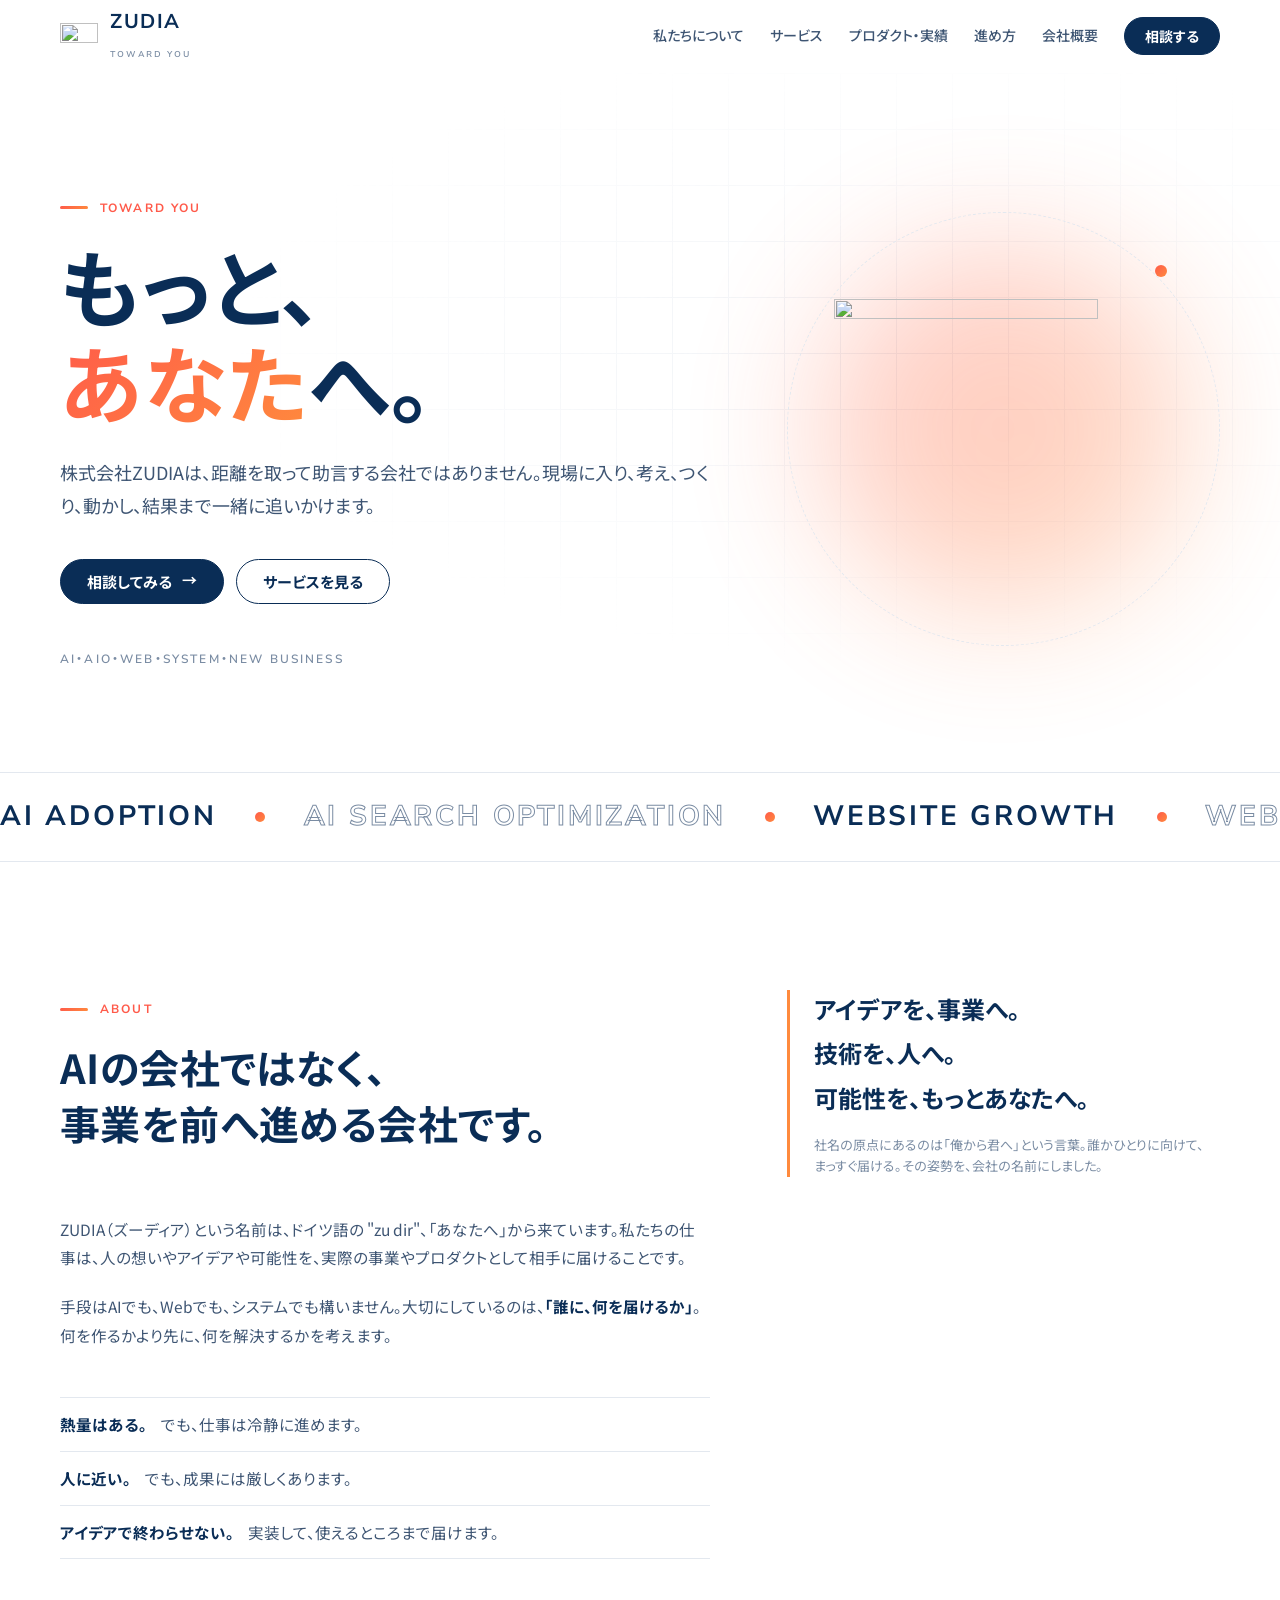
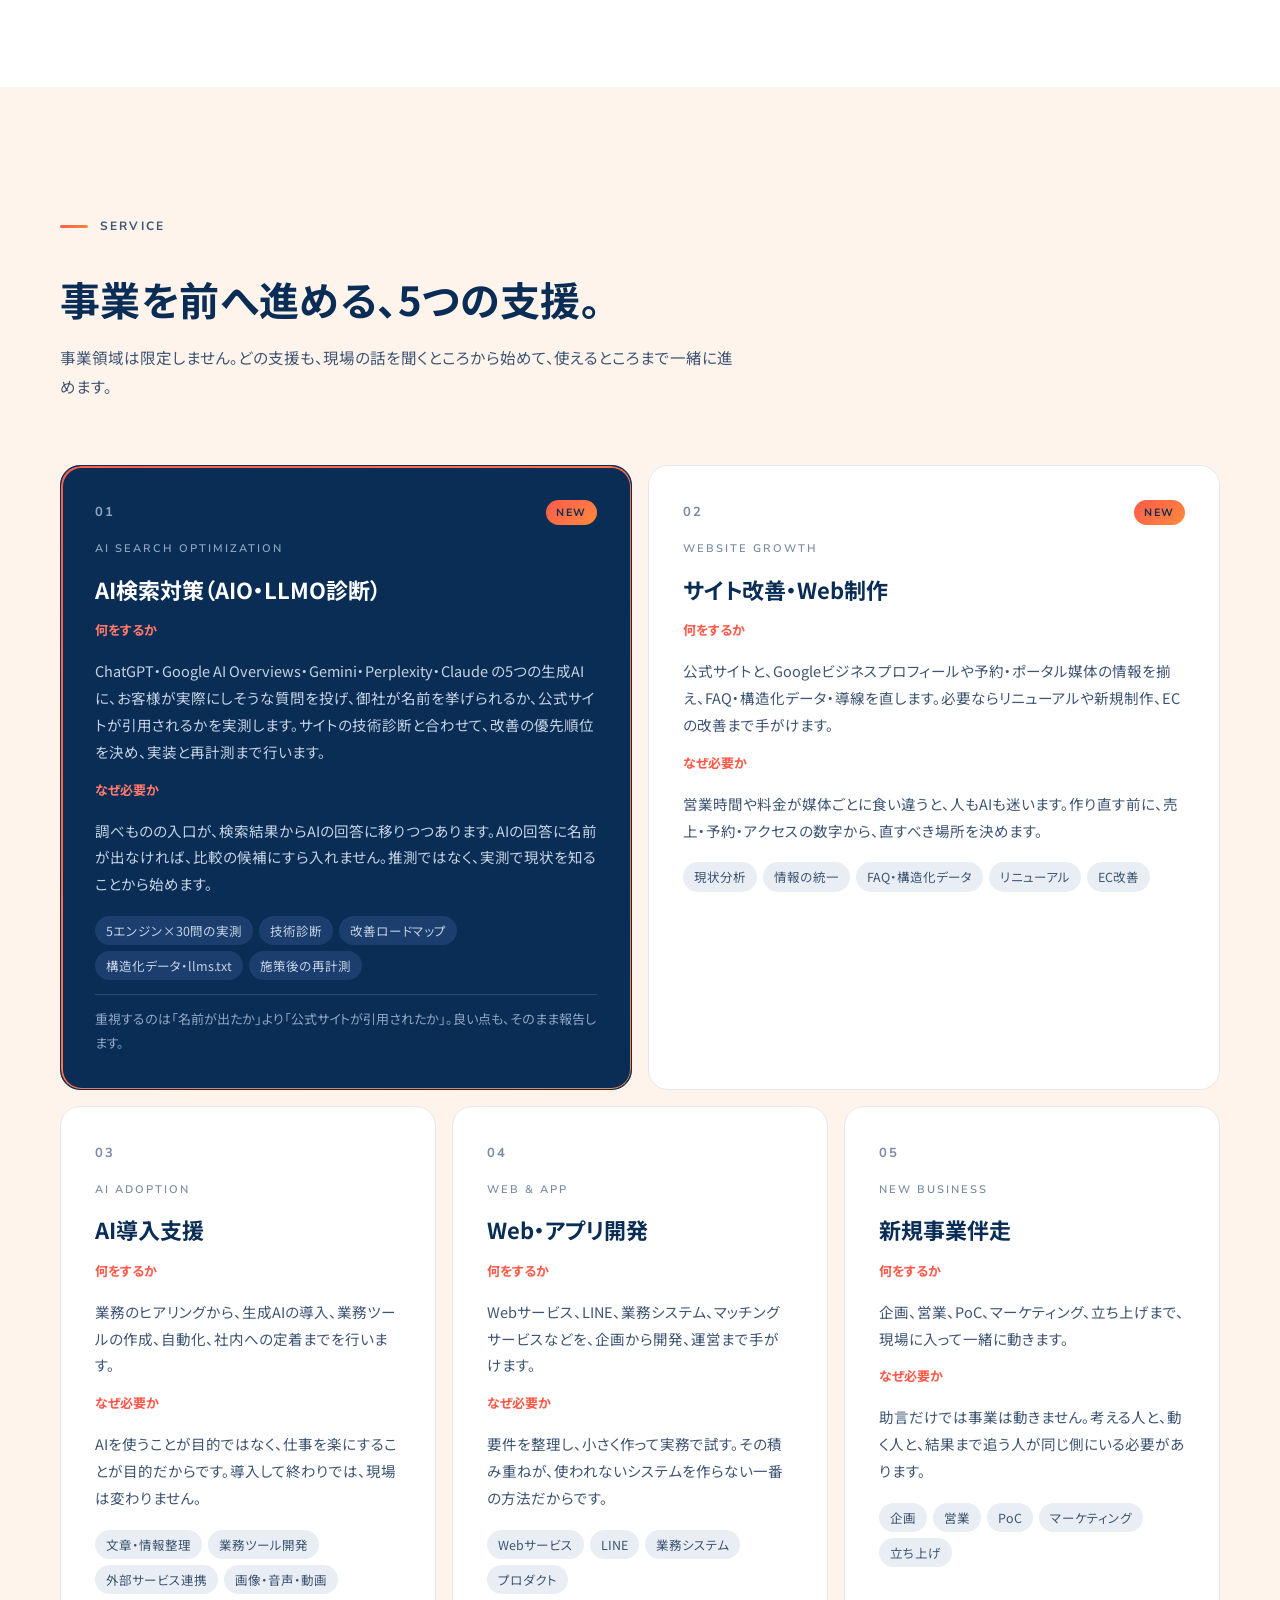
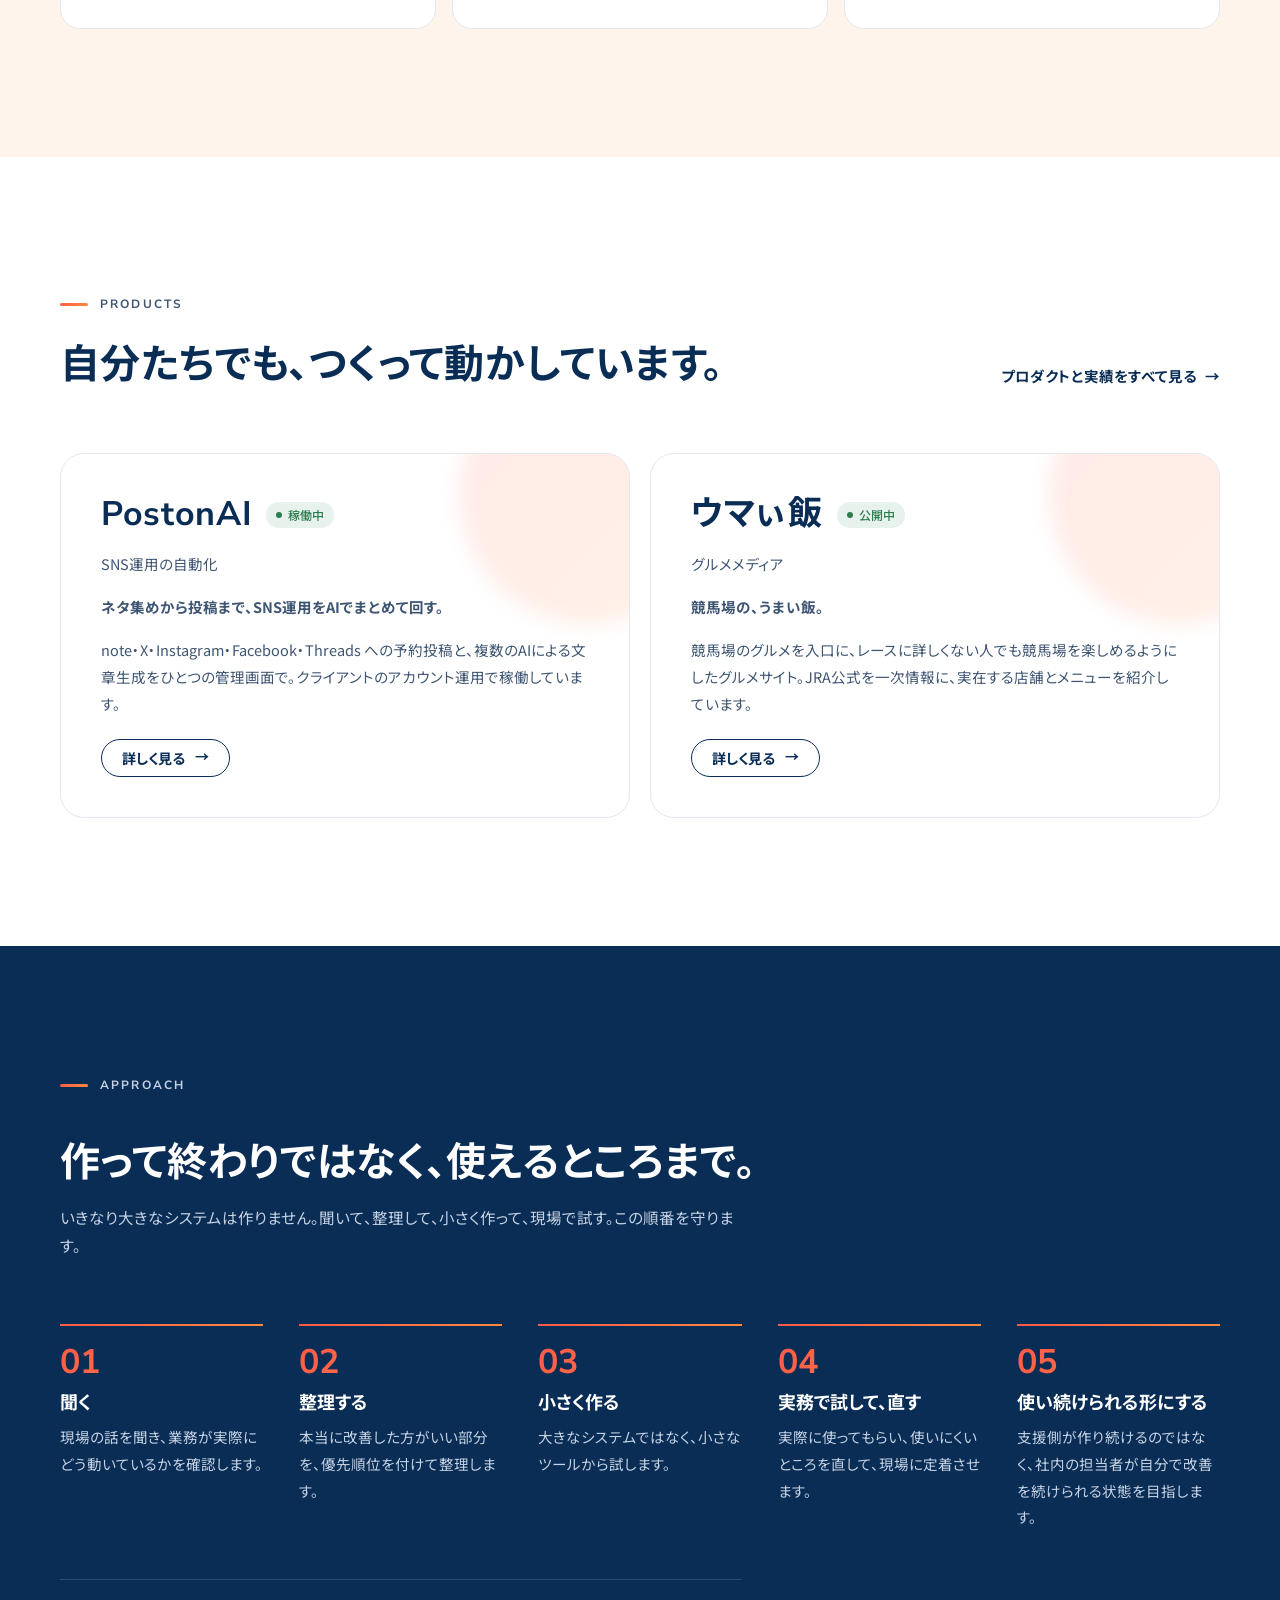
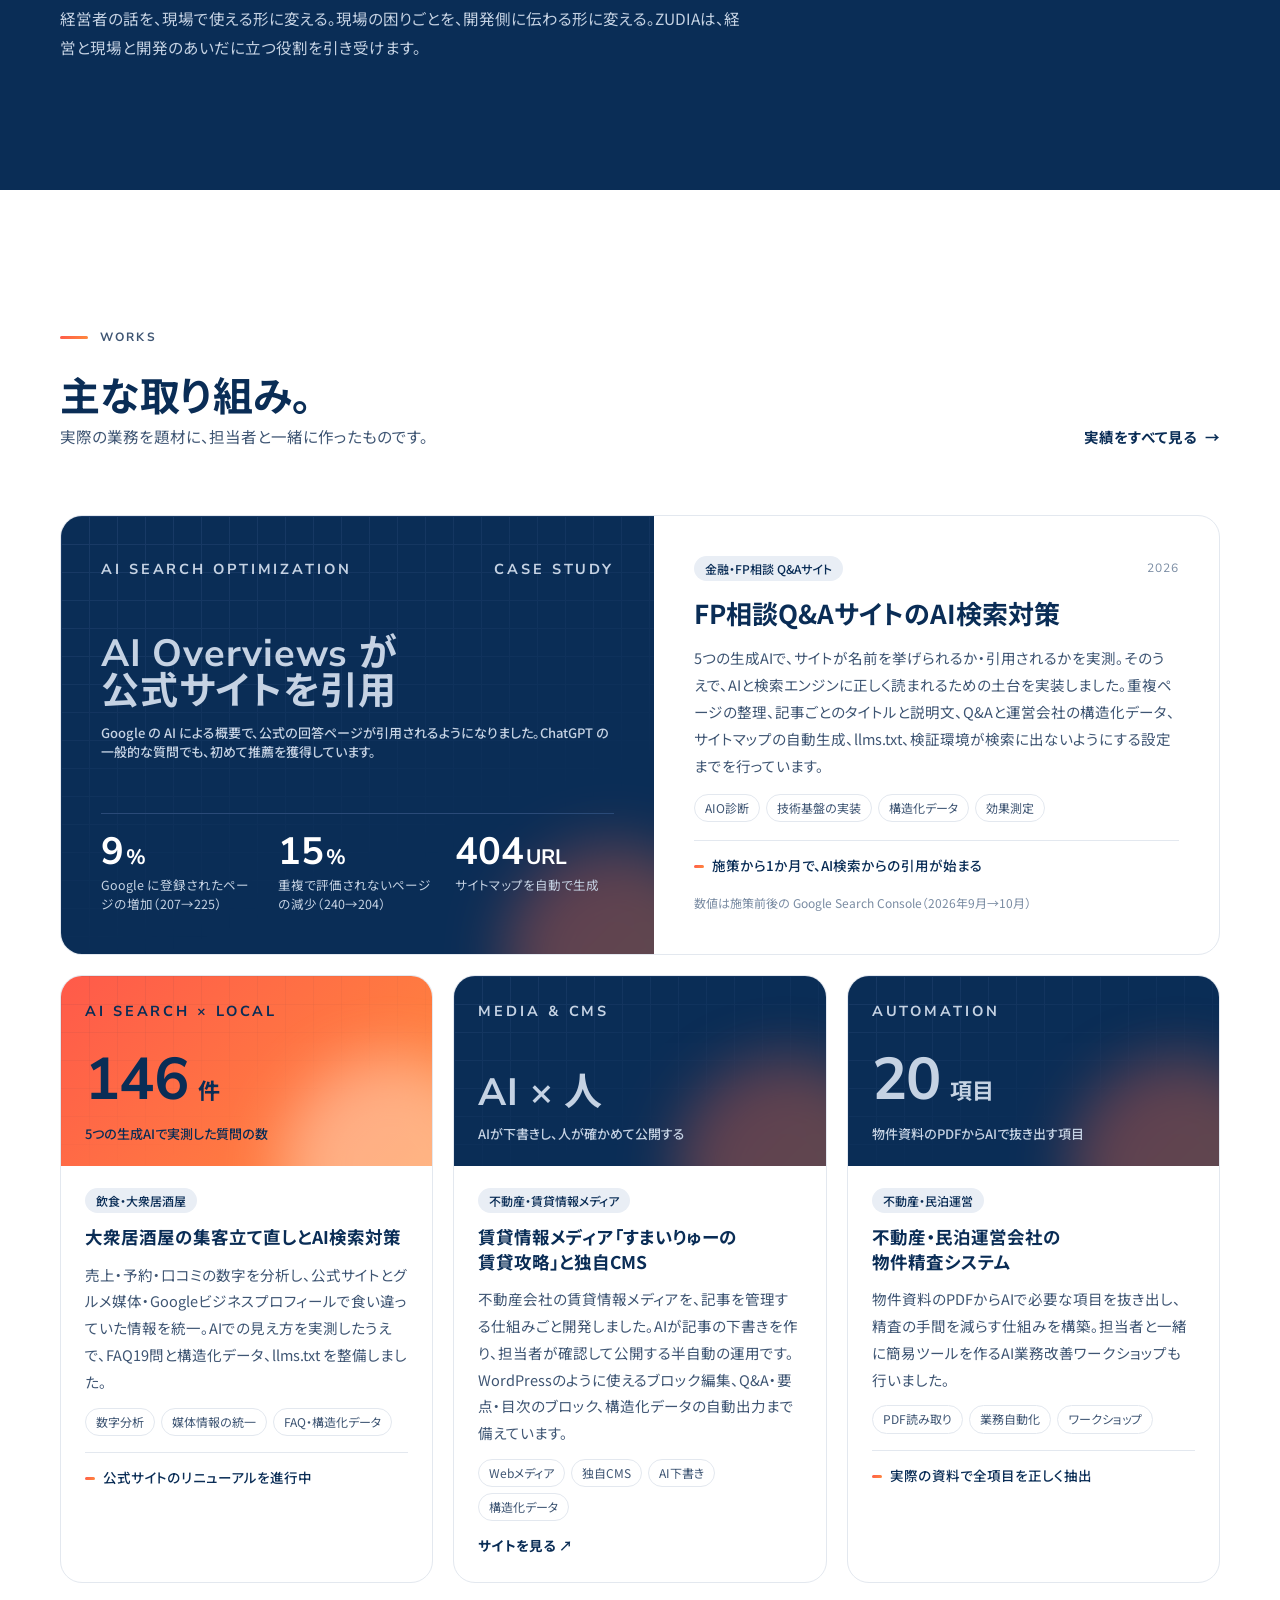
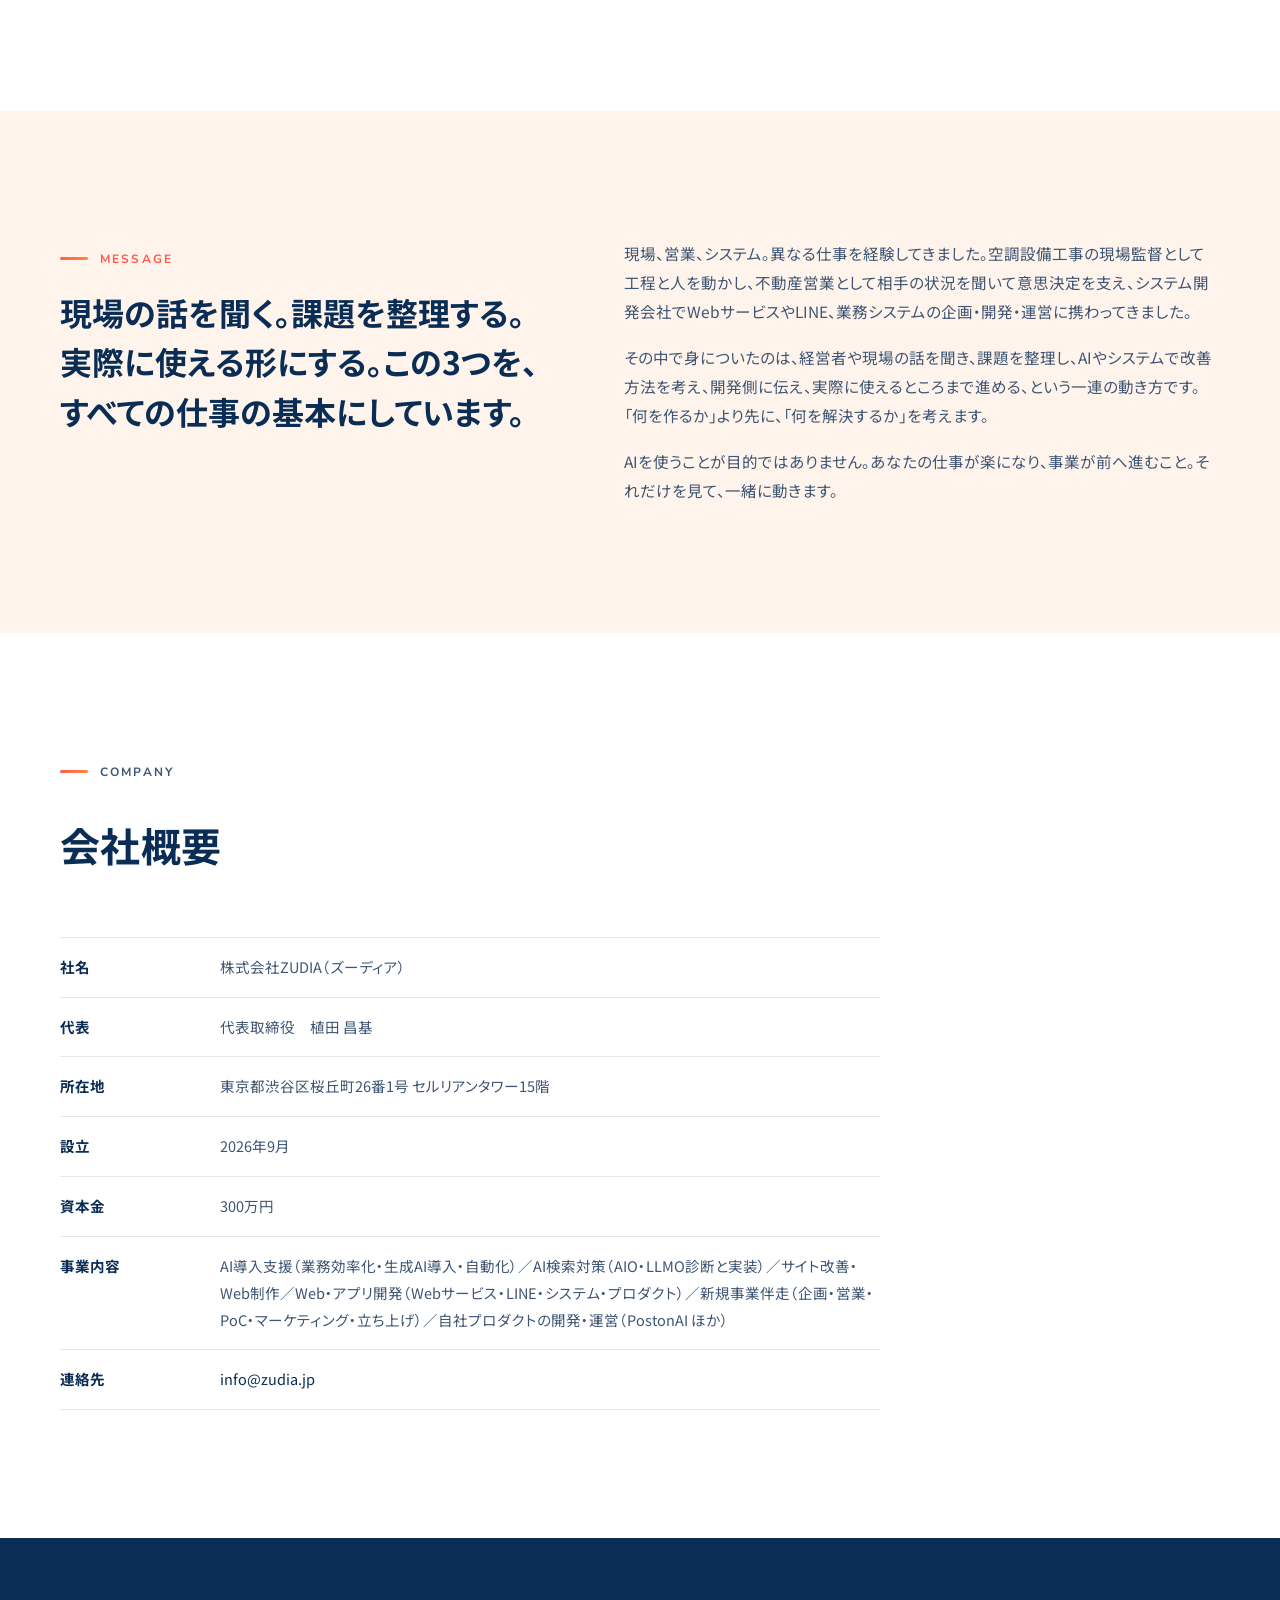
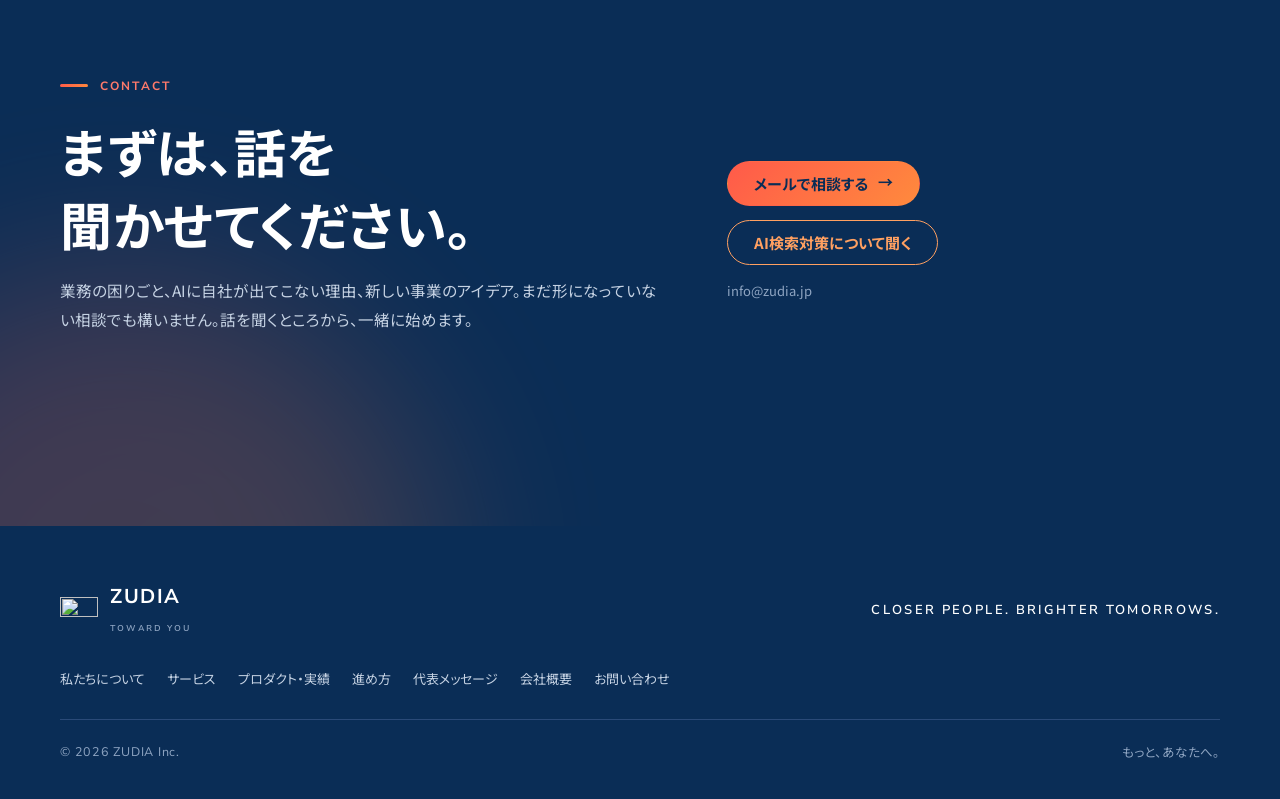
==== commit d9ad7dca: "実績を刷新: 数字を大きく見せるカード、注目事例、AIO・すまいりゅーの事例を追加 - TIAM名義のAIO案件を業種名で追加（FP相談Q&A・EC・不動産・メディア） - すまいりゅーの賃貸攻略（メ" ====
--- a/index.html
+++ b/index.html
@@ -8,8 +8,7 @@
 <!--
   差し替え箇所（公開前に必ず確認。本文中は「要確認」チップで示している）
   - 代表者の肩書・所在地・設立・資本金は定款（2026-09-19 作成）から転記済み。設立は登記完了日に合わせて要確認
-  - 実績の掲載可否（#works と products.html#works。ポートフォリオ 2026-08 版＋ZUDIA名義の案件から転記）
-  - AIO の案件は TIAM 名義のものが多い。ZUDIA の実績として載せるのは ZUDIA 名義と確認できたものだけ
+  - 実績（#works と products.html#works）は掲載OK（2026-10-10 植田）。TIAM 名義の AIO 案件も業種名だけで掲載可、すまいりゅーは名前・URLとも掲載可。ナイトワーク系・成人向けの案件は載せない
   - 公開URL: https://zudia.jp/。og:image / canonical は絶対URL
   - 色・書体は css/style.css 先頭の tokens ブロックのみ。動きは js/main.js（本文は必ず HTML に書く）
 -->
@@ -305,28 +304,68 @@
         <div>
           <p class="eyebrow">Works</p>
           <h2 class="h2">主な取り組み。</h2>
-          <p>実際の業務を題材に、担当者と一緒に作ったものです。<span class="chip">要確認：掲載可否・表記</span></p>
+          <p>実際の業務を題材に、担当者と一緒に作ったものです。</p>
         </div>
         <a class="link-arrow" href="products.html#works">実績をすべて見る <span class="arrow">→</span></a>
       </div>
       <div class="works" data-stagger>
-        <article class="work reveal">
-          <div class="work-meta"><span class="chip chip-area">AI検索対策・サイト改善</span></div>
-          <h3 class="h3">大衆居酒屋の集客立て直しとAI検索対策</h3>
-          <p>売上・予約・口コミの数字を分析し、公式サイトとグルメ媒体・Googleビジネスプロフィールの情報を統一。5つの生成AIで150件を実測し、FAQと構造化データを整備しました。</p>
-          <p class="result">公式サイトのリニューアルを進行中</p>
-        </article>
-        <article class="work reveal">
-          <div class="work-meta"><span class="chip chip-area">LINE・AI</span></div>
-          <h3 class="h3">動物病院の公式LINE AIチャットボット</h3>
-          <p>問い合わせ対応、予約案内、緊急時対応、スタッフへの引き継ぎまでの会話を設計。新着情報をAIで要約し、チャットボットへ反映する仕組みも構築しました。</p>
-          <p class="result">人の対応が必要な件数を削減</p>
-        </article>
-        <article class="work reveal">
-          <div class="work-meta"><span class="chip chip-area">業務自動化</span></div>
-          <h3 class="h3">不動産・民泊運営会社の物件精査システム</h3>
-          <p>物件資料のPDFからAIで21項目を抜き出し、精査の手間を減らす仕組みを構築。担当者と一緒に簡易ツールを作るワークショップも行いました。</p>
-          <p class="result">実際の資料で全項目を正しく抽出</p>
+        <article class="work is-feature reveal" data-cat="aio">
+          <div class="work-cover on-navy">
+            <p class="work-en"><span>AI Search Optimization</span><span>Case Study</span></p>
+            <p class="work-kpi is-word"><b>AI Overviews が<br>公式サイトを引用</b><small>Google の AI による概要で、公式の回答ページが引用されるようになりました。ChatGPT の一般的な質問でも、初めて推薦を獲得しています。</small></p>
+            <div class="work-stats">
+              <div><b><span data-count>9</span><span class="unit">%</span></b><span>Google に登録されたページの増加（207→225）</span></div>
+              <div><b><span data-count>15</span><span class="unit">%</span></b><span>重複で評価されないページの減少（240→204）</span></div>
+              <div><b><span data-count>416</span><span class="unit">URL</span></b><span>サイトマップを自動で生成</span></div>
+            </div>
+          </div>
+          <div class="work-body">
+            <div class="work-meta"><span class="chip chip-area">金融・FP相談 Q&amp;Aサイト</span><time datetime="2026">2026</time></div>
+            <h3 class="h3">FP相談Q&amp;AサイトのAI検索対策</h3>
+            <p>5つの生成AIで、サイトが名前を挙げられるか・引用されるかを実測。そのうえで、AIと検索エンジンに正しく読まれるための土台を実装しました。重複ページの整理、記事ごとのタイトルと説明文、Q&amp;Aと運営会社の構造化データ、サイトマップの自動生成、llms.txt、検証環境が検索に出ないようにする設定までを行っています。</p>
+            <ul class="work-tags"><li>AIO診断</li><li>技術基盤の実装</li><li>構造化データ</li><li>効果測定</li></ul>
+            <p class="result">施策から1か月で、AI検索からの引用が始まる</p>
+            <p class="work-note">数値は施策前後の Google Search Console（2026年9月→10月）</p>
+          </div>
+        </article>
+        <article class="work reveal" data-cat="aio">
+          <div class="work-cover tone-hot">
+            <p class="work-en"><span>AI Search × Local</span></p>
+            <p class="work-kpi"><b><span data-count>150</span></b><span class="unit">件</span><small>5つの生成AIで実測した質問の数</small></p>
+          </div>
+          <div class="work-body">
+            <div class="work-meta"><span class="chip chip-area">飲食・大衆居酒屋</span></div>
+            <h3 class="h3">大衆居酒屋の集客立て直しとAI検索対策</h3>
+            <p>売上・予約・口コミの数字を分析し、公式サイトとグルメ媒体・Googleビジネスプロフィールで食い違っていた情報を統一。AIでの見え方を実測したうえで、FAQ19問と構造化データ、llms.txt を整備しました。</p>
+            <ul class="work-tags"><li>数字分析</li><li>媒体情報の統一</li><li>FAQ・構造化データ</li></ul>
+            <p class="result">公式サイトのリニューアルを進行中</p>
+          </div>
+        </article>
+        <article class="work reveal" data-cat="dev aio">
+          <div class="work-cover on-navy">
+            <p class="work-en"><span>Media & CMS</span></p>
+            <p class="work-kpi is-word"><b>AI × 人</b><small>AIが下書きし、人が確かめて公開する</small></p>
+          </div>
+          <div class="work-body">
+            <div class="work-meta"><span class="chip chip-area">不動産・賃貸情報メディア</span></div>
+            <h3 class="h3">賃貸情報メディア「すまいりゅーの賃貸攻略」と独自CMS</h3>
+            <p>不動産会社の賃貸情報メディアを、記事を管理する仕組みごと開発しました。AIが記事の下書きを作り、担当者が確認して公開する半自動の運用です。WordPressのように使えるブロック編集、Q&amp;A・要点・目次のブロック、構造化データの自動出力まで備えています。</p>
+            <ul class="work-tags"><li>Webメディア</li><li>独自CMS</li><li>AI下書き</li><li>構造化データ</li></ul>
+            <a class="ext" href="https://sumairyu-chintai.com/" target="_blank" rel="noopener">サイトを見る ↗</a>
+          </div>
+        </article>
+        <article class="work reveal" data-cat="ai partner">
+          <div class="work-cover on-navy">
+            <p class="work-en"><span>Automation</span></p>
+            <p class="work-kpi"><b><span data-count>21</span></b><span class="unit">項目</span><small>物件資料のPDFからAIで抜き出す項目</small></p>
+          </div>
+          <div class="work-body">
+            <div class="work-meta"><span class="chip chip-area">不動産・民泊運営</span></div>
+            <h3 class="h3">不動産・民泊運営会社の物件精査システム</h3>
+            <p>物件資料のPDFからAIで必要な項目を抜き出し、精査の手間を減らす仕組みを構築。担当者と一緒に簡易ツールを作るAI業務改善ワークショップも行いました。</p>
+            <ul class="work-tags"><li>PDF読み取り</li><li>業務自動化</li><li>ワークショップ</li></ul>
+            <p class="result">実際の資料で全項目を正しく抽出</p>
+          </div>
         </article>
       </div>
     </div>
@@ -344,16 +383,6 @@
           <p>現場、営業、システム。異なる仕事を経験してきました。空調設備工事の現場監督として工程と人を動かし、不動産営業として相手の状況を聞いて意思決定を支え、システム開発会社でWebサービスやLINE、業務システムの企画・開発・運営に携わってきました。</p>
           <p>その中で身についたのは、経営者や現場の話を聞き、課題を整理し、AIやシステムで改善方法を考え、開発側に伝え、実際に使えるところまで進める、という一連の動き方です。「何を作るか」より先に、「何を解決するか」を考えます。</p>
           <p>AIを使うことが目的ではありません。あなたの仕事が楽になり、事業が前へ進むこと。それだけを見て、一緒に動きます。</p>
-          <div class="message-sign">
-            <span class="role">株式会社ZUDIA 代表取締役</span>
-            <span class="name">植田 昌基</span>
-          </div>
-          <ul class="message-career" aria-label="経歴">
-            <li><b>設備会社</b><span>空調設備工事の現場監督。工程・安全・品質管理、協力会社との調整</span></li>
-            <li><b>フリーランス</b><span>自ら仕事を取り、顧客対応から実務までを担当</span></li>
-            <li><b>不動産営業</b><span>ファミリー向けマンション販売。8期連続で営業成績TOP3</span></li>
-            <li><b>システム開発会社</b><span>Webサービス・アプリ・LINE・業務システムの企画・開発・運営。新規事業とAI業務改善を担当</span></li>
-          </ul>
         </div>
       </div>
     </div>
--- a/css/style.css
+++ b/css/style.css
@@ -368,37 +368,85 @@
 .filters button:hover { border-color: var(--accent); color: var(--ink); }
 .filters button[aria-pressed="true"] { background: var(--accent); border-color: var(--accent); color: var(--ground); }
 .filters .count { font-family: var(--font-display); font-size: 12px; opacity: .7; margin-left: 4px; }
-.works { display: grid; grid-template-columns: repeat(3, minmax(0, 1fr)); gap: 16px; }
+.works { display: grid; grid-template-columns: repeat(3, minmax(0, 1fr)); gap: 20px; }
 .work {
-  display: grid; gap: 12px; align-content: start;
-  background: var(--surface); border: 1px solid var(--line); border-radius: 20px; padding: 26px;
-  transition: transform .3s ease, box-shadow .3s ease, opacity .3s ease;
-}
-.work:hover { transform: translateY(-4px); box-shadow: 0 24px 48px -26px color-mix(in srgb, var(--brand-navy) 40%, transparent); }
+  position: relative; display: grid; grid-template-rows: auto 1fr; overflow: hidden;
+  background: var(--surface); border: 1px solid var(--line); border-radius: 22px;
+  transition: transform .35s cubic-bezier(.2,.7,.2,1), box-shadow .35s ease, border-color .35s ease;
+}
+.work:hover { transform: translateY(-6px); border-color: transparent; box-shadow: 0 30px 60px -30px color-mix(in srgb, var(--brand-navy) 50%, transparent); }
 .work[hidden] { display: none; }
-.work-meta { display: flex; flex-wrap: wrap; gap: 6px; align-items: center; justify-content: space-between; }
+
+/* カバー：分類の英字と、いちばん伝えたい数字を大きく置く */
+.work-cover {
+  position: relative; isolation: isolate; overflow: hidden;
+  min-height: 190px; padding: 22px 24px; display: flex; flex-direction: column; justify-content: space-between; gap: 18px;
+  background: var(--ground); color: var(--ink);
+}
+.work-cover::before {
+  /* 細いグリッド。hover でゆっくり流れる */
+  content: ""; position: absolute; inset: -56px 0 0 0; z-index: -1; opacity: .5;
+  background-image: linear-gradient(var(--line) 1px, transparent 1px), linear-gradient(90deg, var(--line) 1px, transparent 1px);
+  background-size: 28px 28px;
+  -webkit-mask-image: linear-gradient(160deg, #000 10%, transparent 75%); mask-image: linear-gradient(160deg, #000 10%, transparent 75%);
+  transition: transform 1.2s ease;
+}
+.work:hover .work-cover::before { transform: translateY(28px); }
+.work-cover::after {
+  /* 右下の光。分類ごとの色味はカバーの地色で変える */
+  content: ""; position: absolute; width: 220px; height: 220px; right: -70px; bottom: -110px; border-radius: 50%; z-index: -1;
+  background: var(--brand-gradient); opacity: .35; filter: blur(30px); transition: transform .6s ease, opacity .6s ease;
+}
+.work:hover .work-cover::after { transform: scale(1.3); opacity: .5; }
+.work-cover.tone-hot { background: var(--brand-gradient); --ink: var(--brand-navy); --ink-soft: var(--brand-navy); --line: color-mix(in srgb, var(--brand-navy) 14%, transparent); }
+.work-cover.tone-hot::after { background: var(--brand-cream); opacity: .45; }
+.work-cover.tone-cream { background: var(--surface-tint); }
+.work-en { font-family: var(--font-display); font-weight: 700; font-size: 11px; letter-spacing: .2em; text-transform: uppercase; color: var(--ink-soft); display: flex; justify-content: space-between; gap: 12px; }
+.work-kpi { display: flex; align-items: baseline; flex-wrap: wrap; gap: 4px 10px; max-width: none; }
+.work-kpi b { font-family: var(--font-display); font-weight: 700; font-size: clamp(44px, 4.6vw, 60px); line-height: 1; letter-spacing: -.01em; font-variant-numeric: tabular-nums; }
+.work-kpi .unit { font-family: var(--font-display); font-weight: 700; font-size: 22px; }
+.work-kpi small { width: 100%; margin-top: 8px; font-size: 13px; font-weight: 500; color: var(--ink-soft); line-height: 1.5; }
+.work-kpi.is-word b { font-size: clamp(30px, 3vw, 38px); letter-spacing: .02em; }
+
+.work-body { display: grid; gap: 12px; align-content: start; padding: 22px 24px 24px; }
+.work-meta { display: flex; flex-wrap: wrap; gap: 6px 10px; align-items: center; justify-content: space-between; }
 .work-meta time { font-family: var(--font-display); font-size: 12px; letter-spacing: .08em; color: var(--ink-faint); }
-.work .h3 { font-size: 17px; }
+.work .h3 { font-size: 17.5px; }
 .work p { color: var(--ink-soft); font-size: 14.5px; }
-.work .result { margin-top: auto; padding-top: 12px; border-top: 1px solid var(--line); font-size: 13.5px; color: var(--ink); font-weight: 500; display: flex; gap: 8px; align-items: baseline; }
+.work-tags { display: flex; flex-wrap: wrap; gap: 6px; }
+.work-tags li { font-size: 12px; color: var(--ink-soft); border: 1px solid var(--line); padding: 2px 10px; border-radius: 999px; }
+.work .result { margin-top: 4px; padding-top: 12px; border-top: 1px solid var(--line); font-size: 13.5px; color: var(--ink); font-weight: 500; display: flex; gap: 8px; align-items: baseline; }
 .work .result::before { content: ""; width: 10px; height: 3px; background: var(--brand-gradient); border-radius: 2px; flex: none; transform: translateY(-3px); }
-.works-foot { margin-top: 32px; display: flex; flex-wrap: wrap; gap: 16px 24px; align-items: center; justify-content: space-between; }
+.work .ext { font-family: var(--font-heading); font-weight: 700; font-size: 13.5px; }
+
+/* 注目事例：1行まるごと使い、カバーに数字を3つ並べる */
+.work.is-feature { grid-column: 1 / -1; grid-template-rows: none; grid-template-columns: minmax(0, 1.05fr) minmax(0, 1fr); }
+.work.is-feature .work-cover { min-height: 340px; padding: clamp(26px, 3.4vw, 40px); }
+.work.is-feature .work-body { padding: clamp(26px, 3.4vw, 40px); align-content: center; gap: 14px; }
+.work.is-feature .h3 { font-size: clamp(20px, 2.2vw, 26px); }
+.work-stats { display: grid; grid-template-columns: repeat(3, minmax(0, 1fr)); gap: 18px; padding-top: 18px; border-top: 1px solid var(--line); }
+.work-stats div { display: grid; gap: 4px; align-content: start; }
+.work-stats b { font-family: var(--font-display); font-weight: 700; font-size: clamp(26px, 3vw, 38px); line-height: 1.05; font-variant-numeric: tabular-nums; }
+.work-stats b .unit { font-size: .55em; margin-left: 2px; }
+.work-stats div > span { font-size: 12.5px; color: var(--ink-soft); line-height: 1.5; }
+.work-note { font-size: 12px !important; color: var(--ink-faint) !important; }
+
+.works-foot { margin-top: 36px; display: flex; flex-wrap: wrap; gap: 16px 24px; align-items: center; justify-content: space-between; }
 .works-foot p { color: var(--ink-faint); font-size: 13px; }
-@media (max-width: 1000px) { .works { grid-template-columns: repeat(2, minmax(0, 1fr)); } }
-@media (max-width: 640px) { .works { grid-template-columns: 1fr; } }
+@media (max-width: 1000px) {
+  .works { grid-template-columns: repeat(2, minmax(0, 1fr)); }
+  .work.is-feature { grid-template-columns: 1fr; }
+  .work.is-feature .work-cover { min-height: 0; }
+}
+@media (max-width: 640px) {
+  .works { grid-template-columns: 1fr; }
+  .work-stats { grid-template-columns: 1fr 1fr 1fr; gap: 10px; }
+}
 
 /* ---------- 代表メッセージ ---------- */
 .message { display: grid; grid-template-columns: minmax(0, .9fr) minmax(0, 1.1fr); gap: clamp(32px, 6vw, 96px); align-items: start; }
 .message-quote { font-family: var(--font-heading); font-weight: 700; font-size: clamp(22px, 2.8vw, 32px); line-height: 1.55; }
 .message-body { display: grid; gap: 18px; color: var(--ink-soft); }
-.message-sign { display: flex; flex-wrap: wrap; align-items: baseline; gap: 10px 14px; margin-top: 8px; color: var(--ink); }
-.message-sign .role { font-size: 13px; color: var(--ink-faint); }
-.message-sign .name { font-family: var(--font-heading); font-weight: 700; font-size: 18px; }
-.message-career { display: grid; margin-top: 8px; }
-.message-career li { display: grid; grid-template-columns: 120px 1fr; gap: 16px; padding: 10px 0; border-top: 1px solid var(--line); font-size: 14px; }
-.message-career li:last-child { border-bottom: 1px solid var(--line); }
-.message-career b { font-weight: 700; color: var(--ink); }
-.message-career span { color: var(--ink-soft); }
 @media (max-width: 860px) { .message { grid-template-columns: 1fr; } }
 
 /* ---------- 会社概要 ---------- */
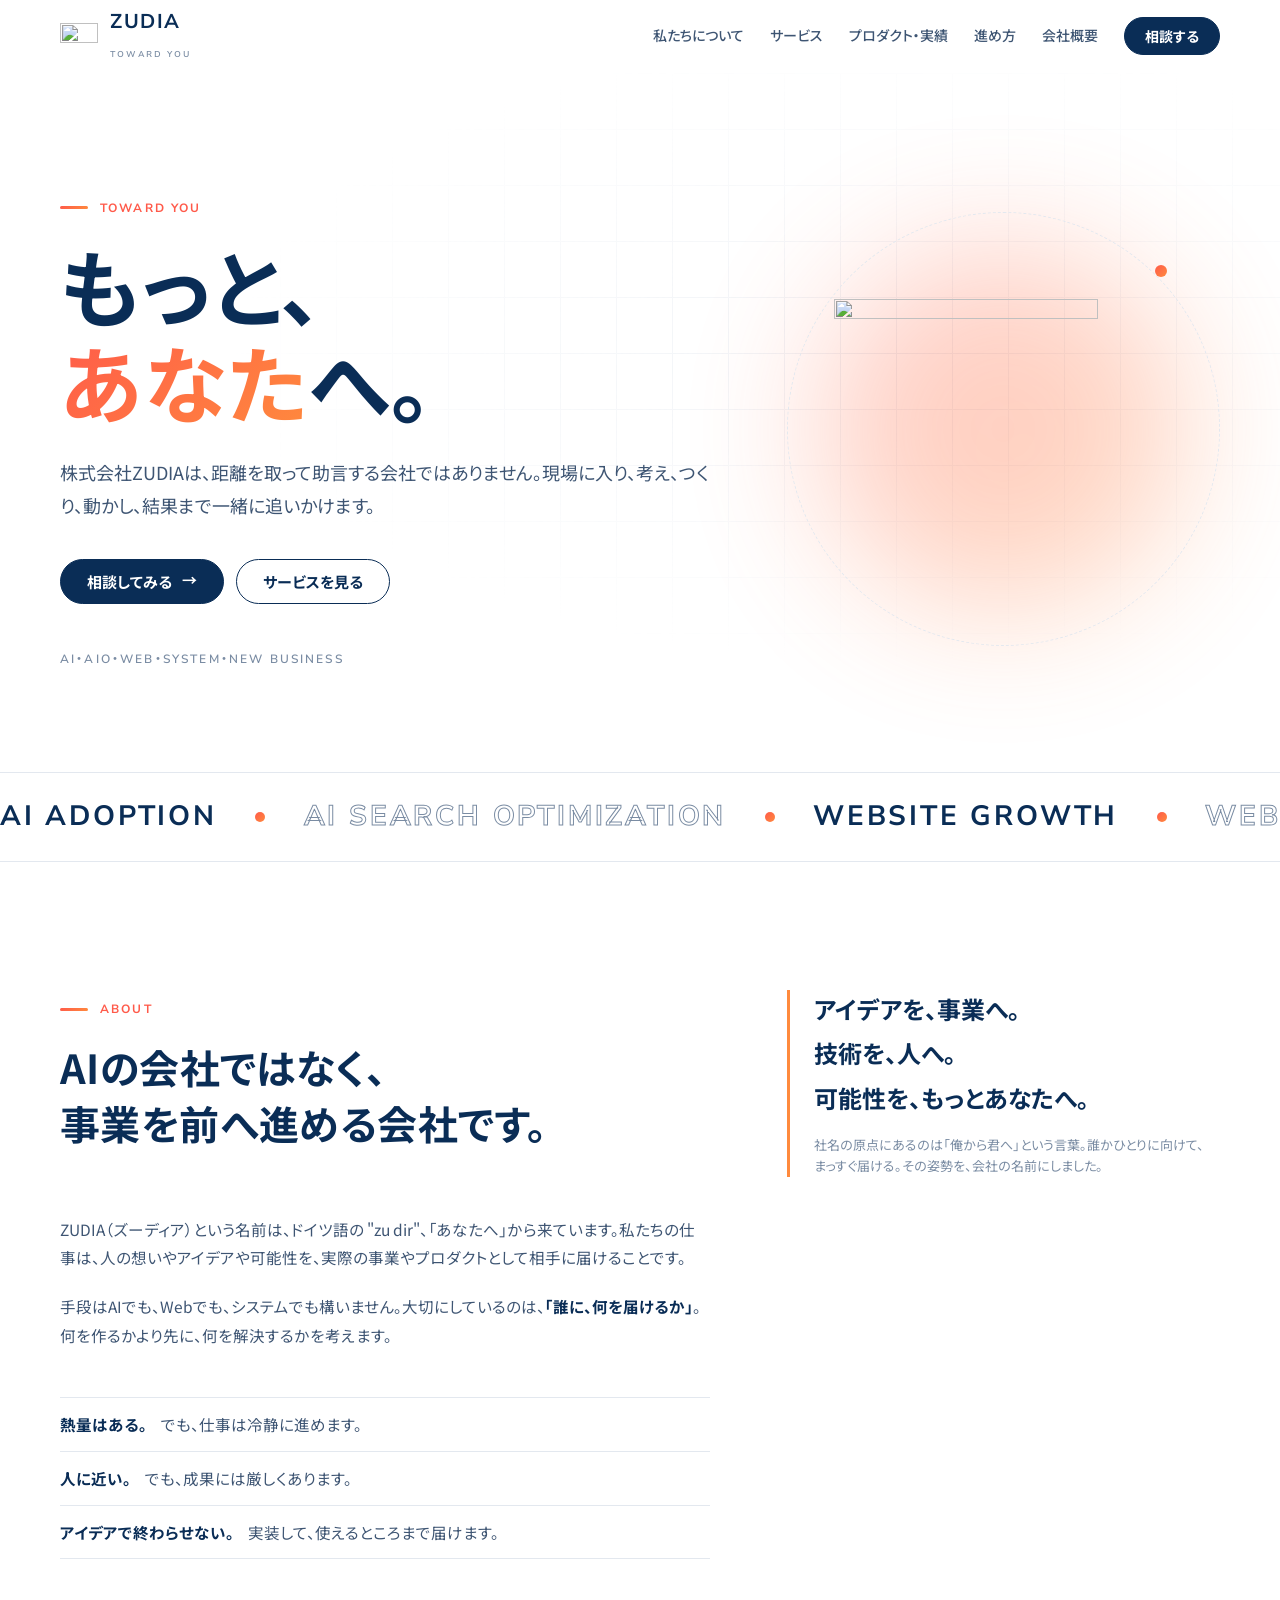
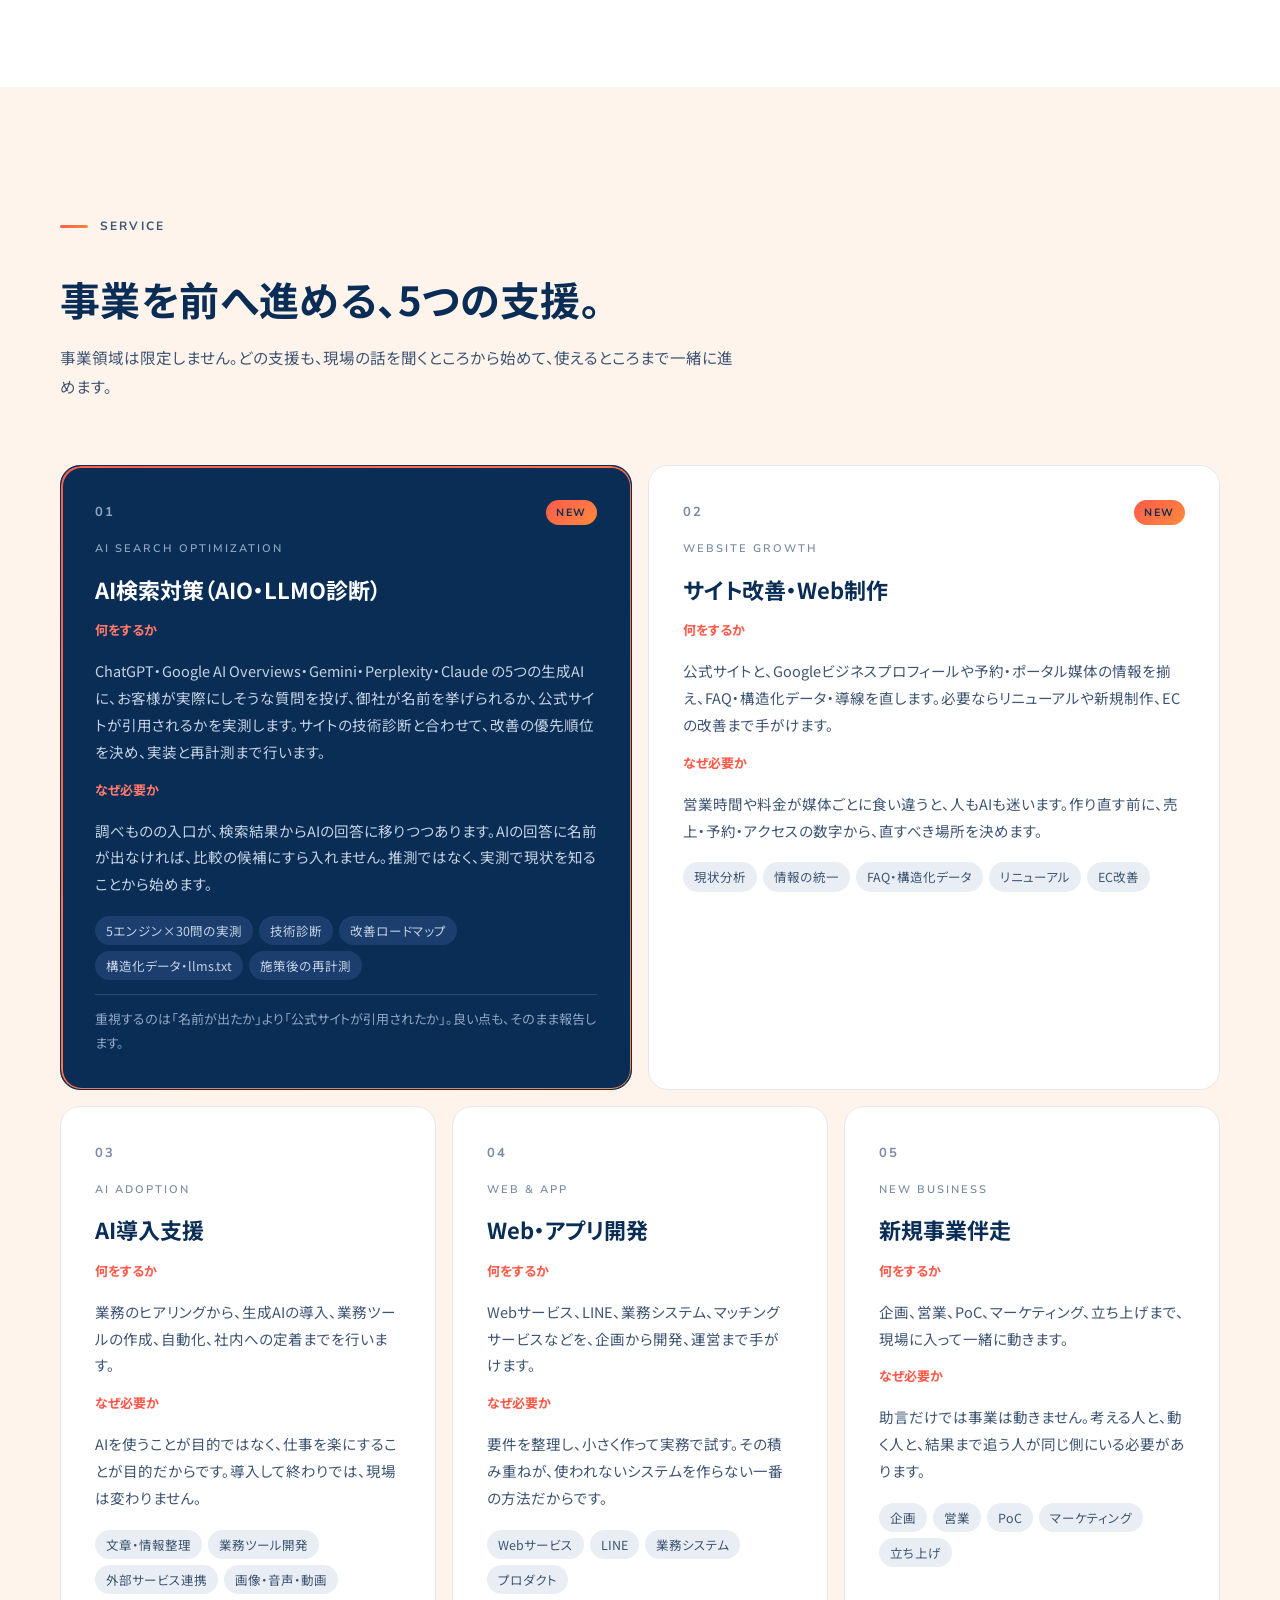
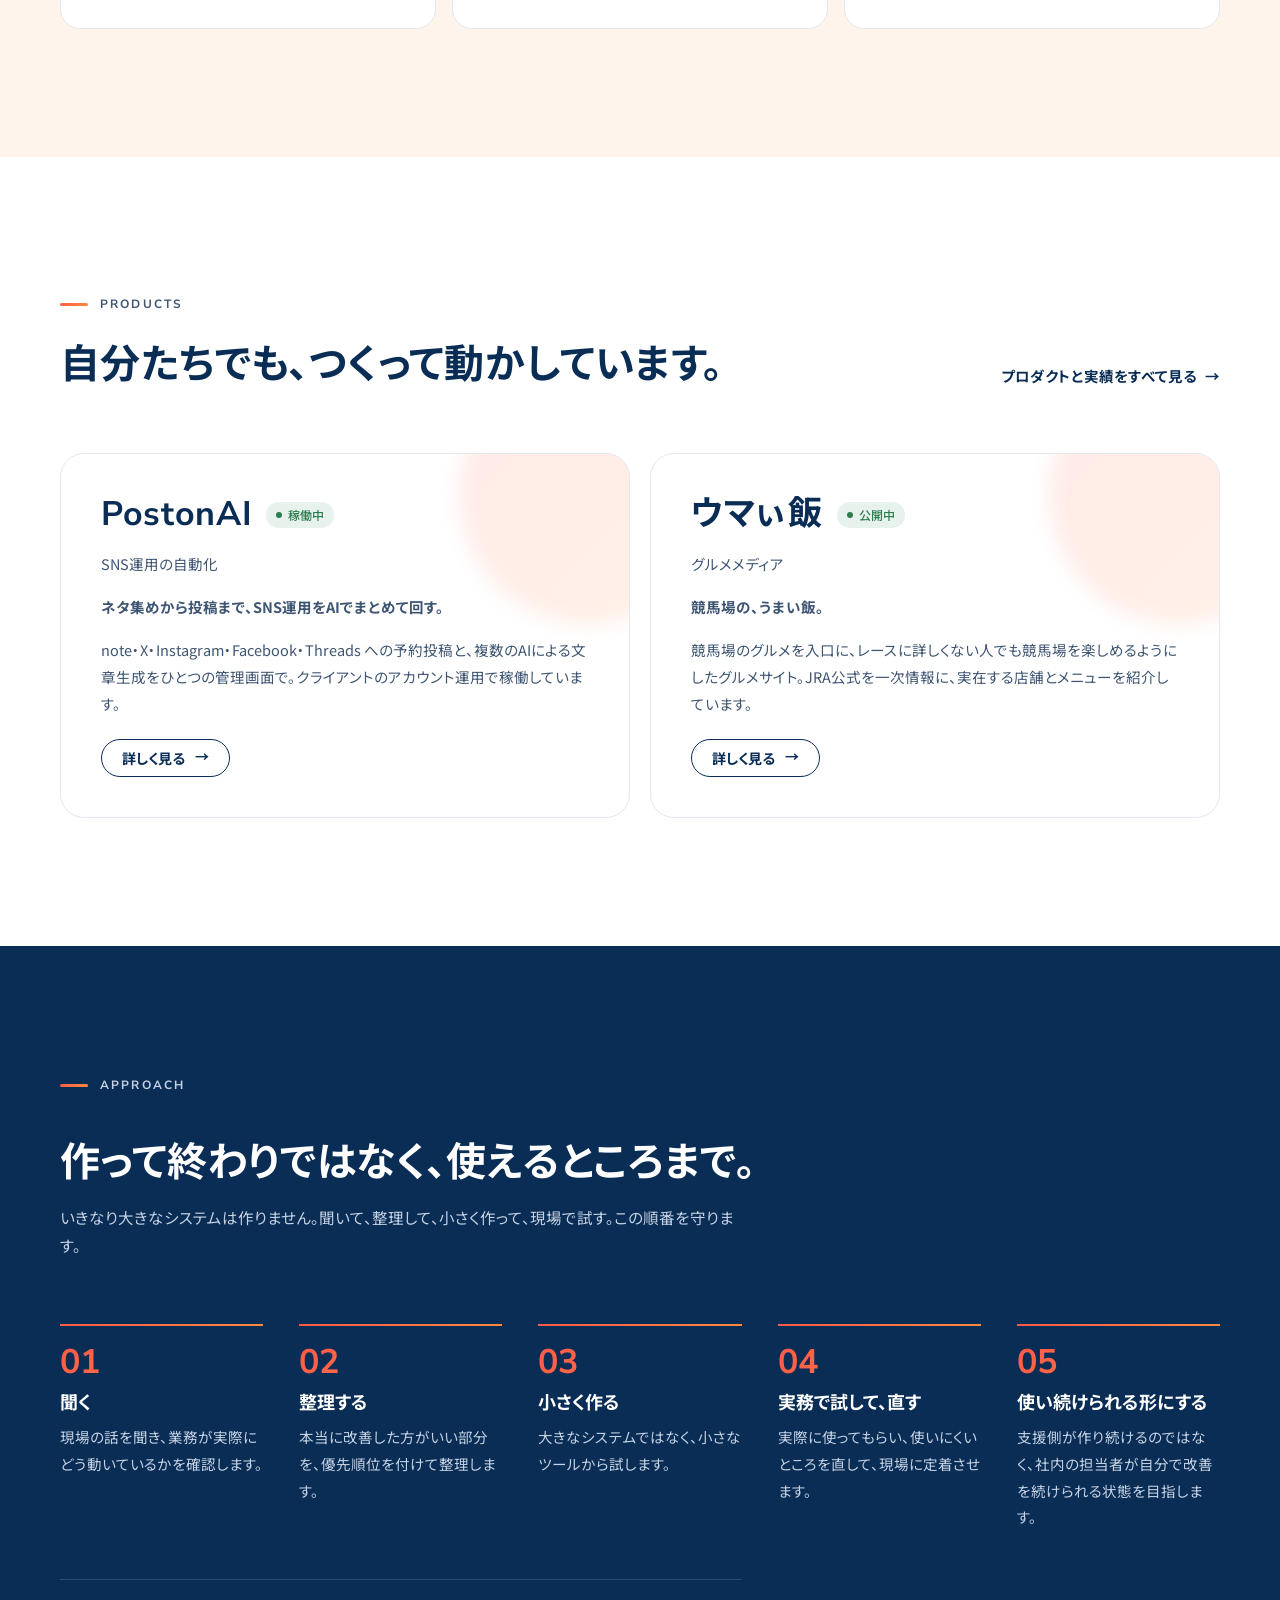
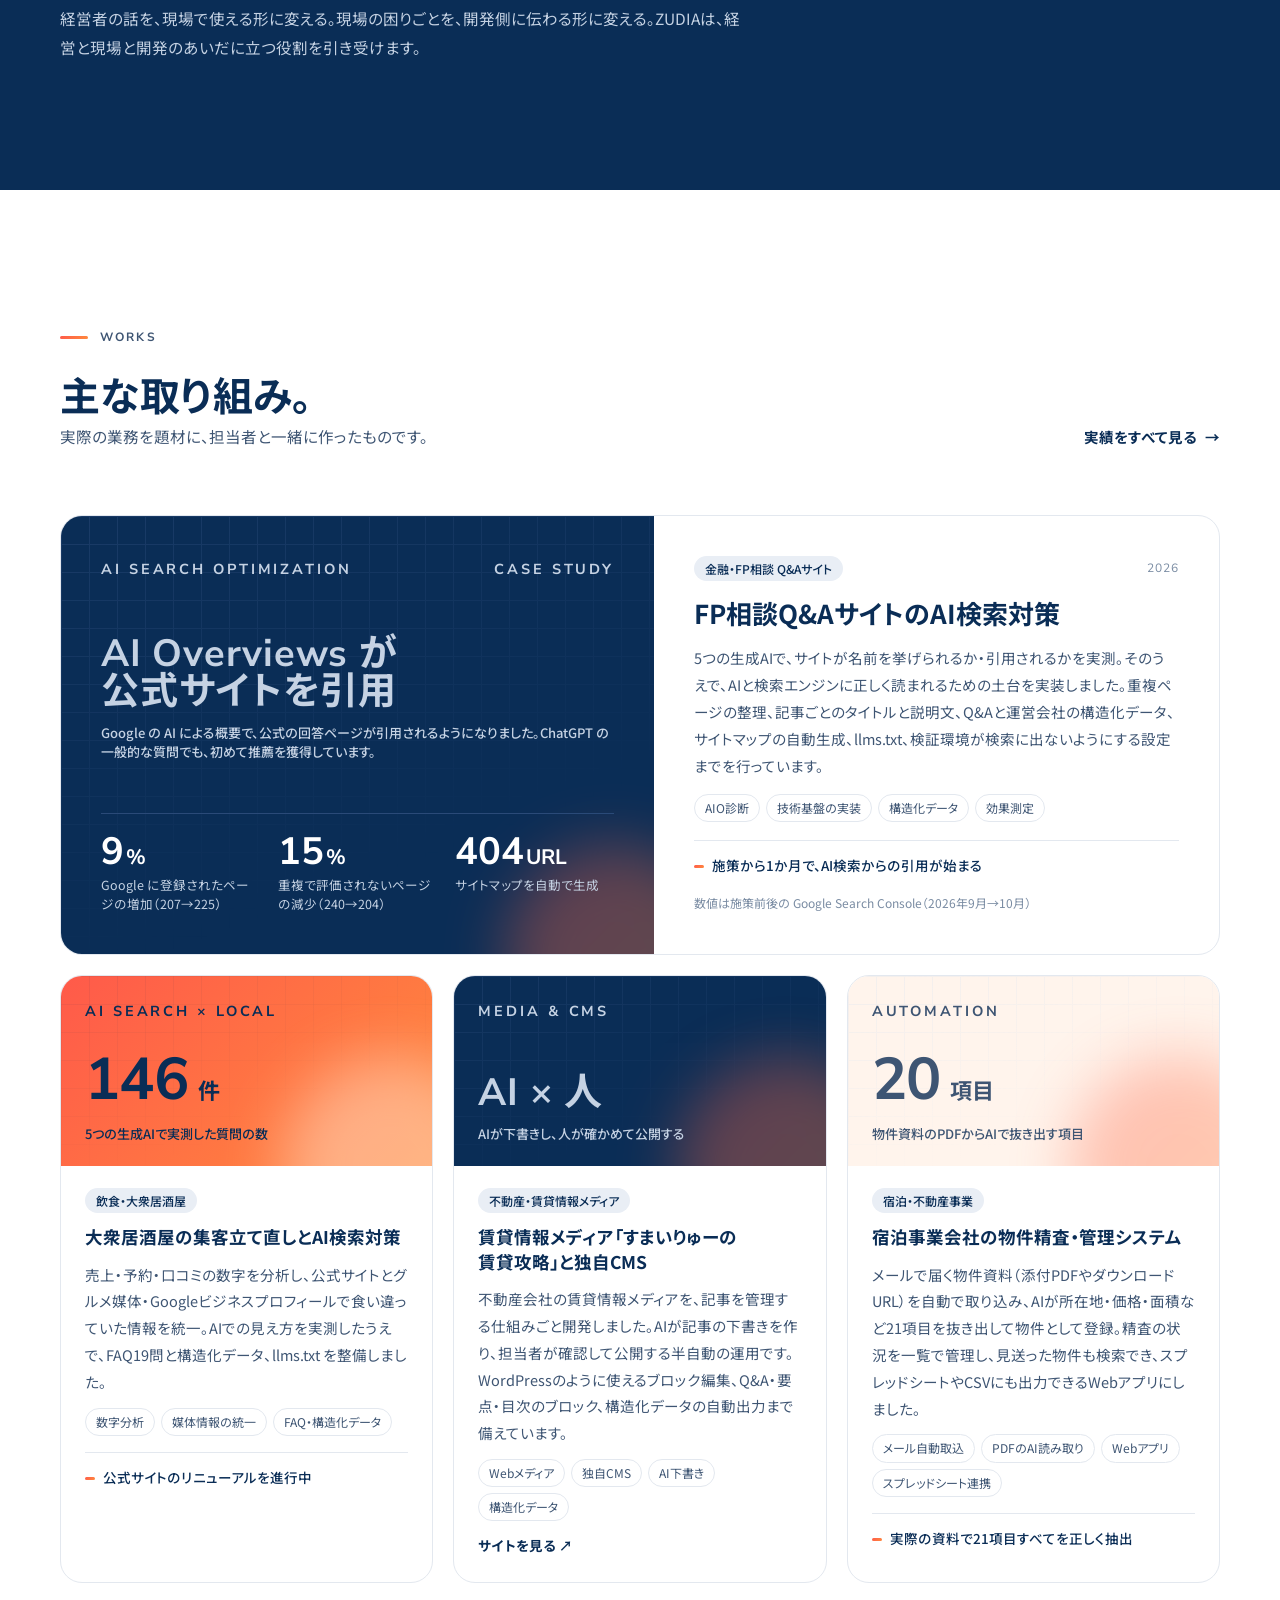
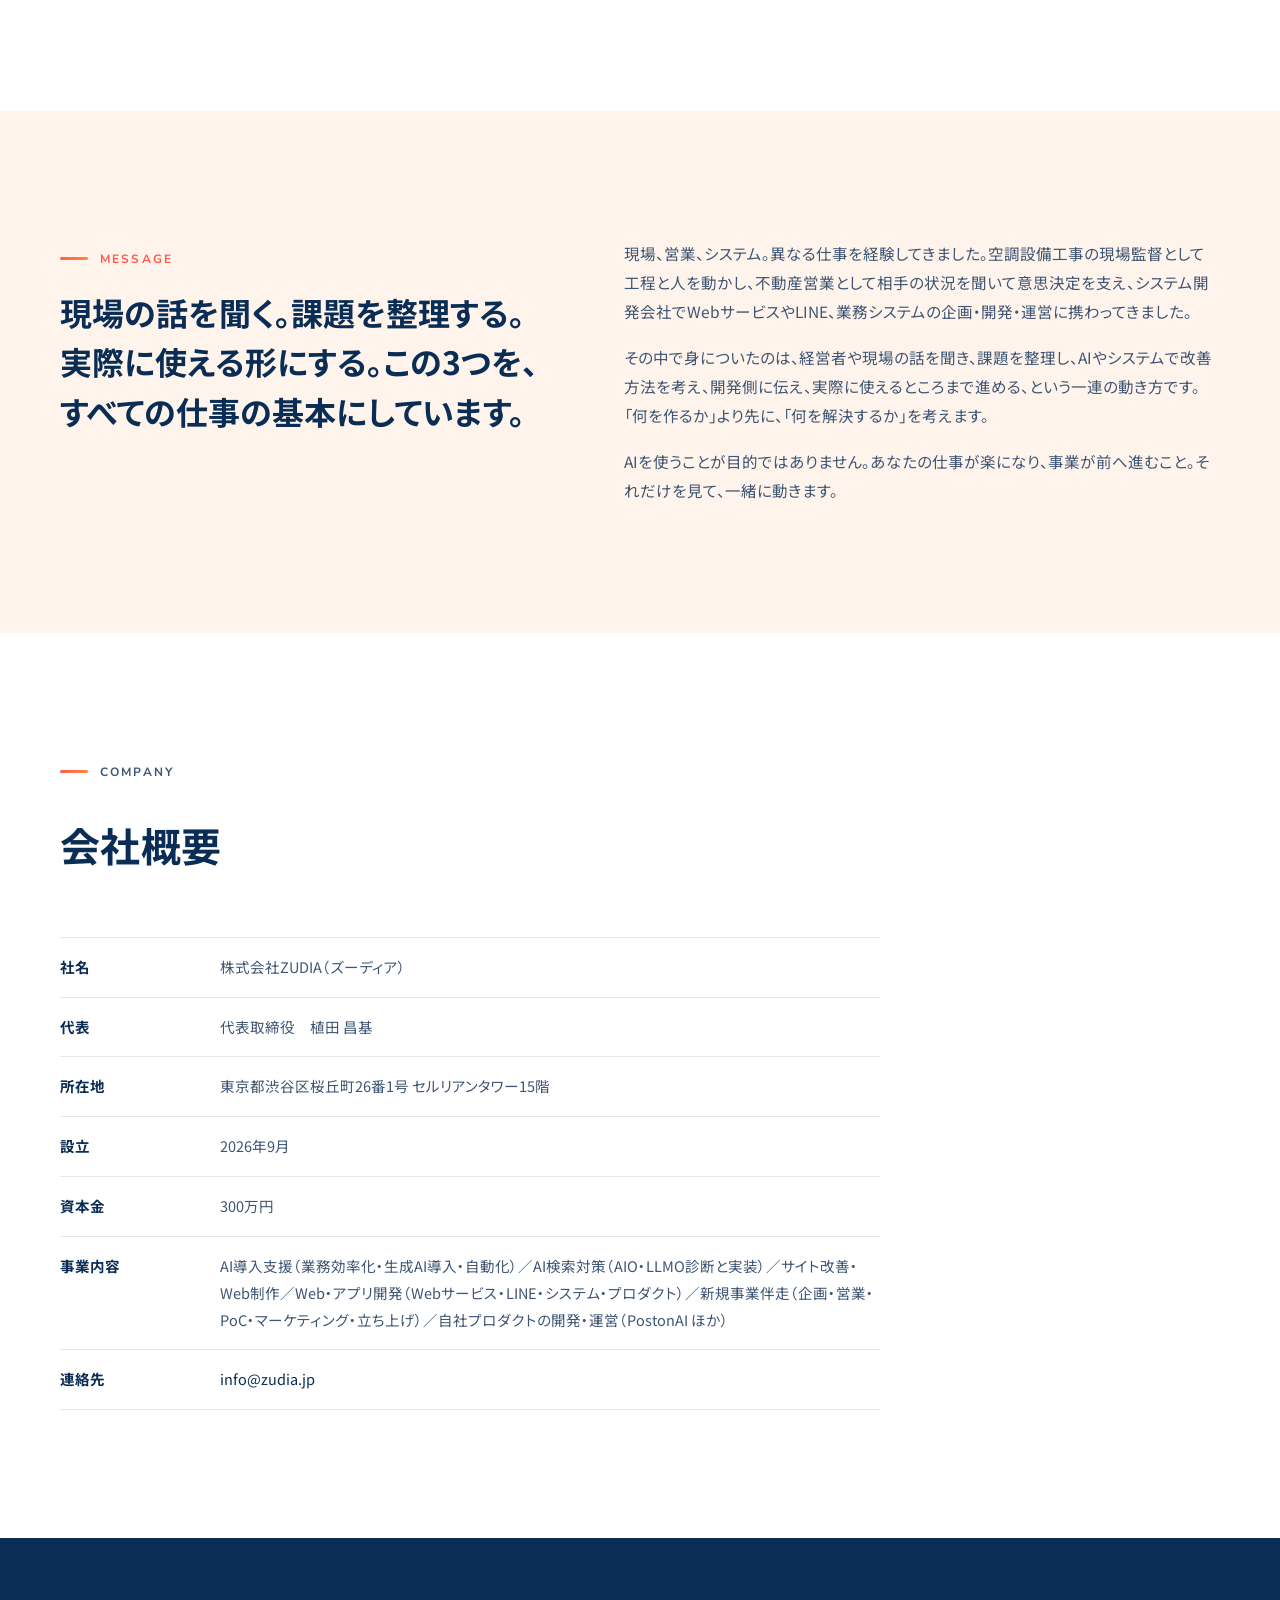
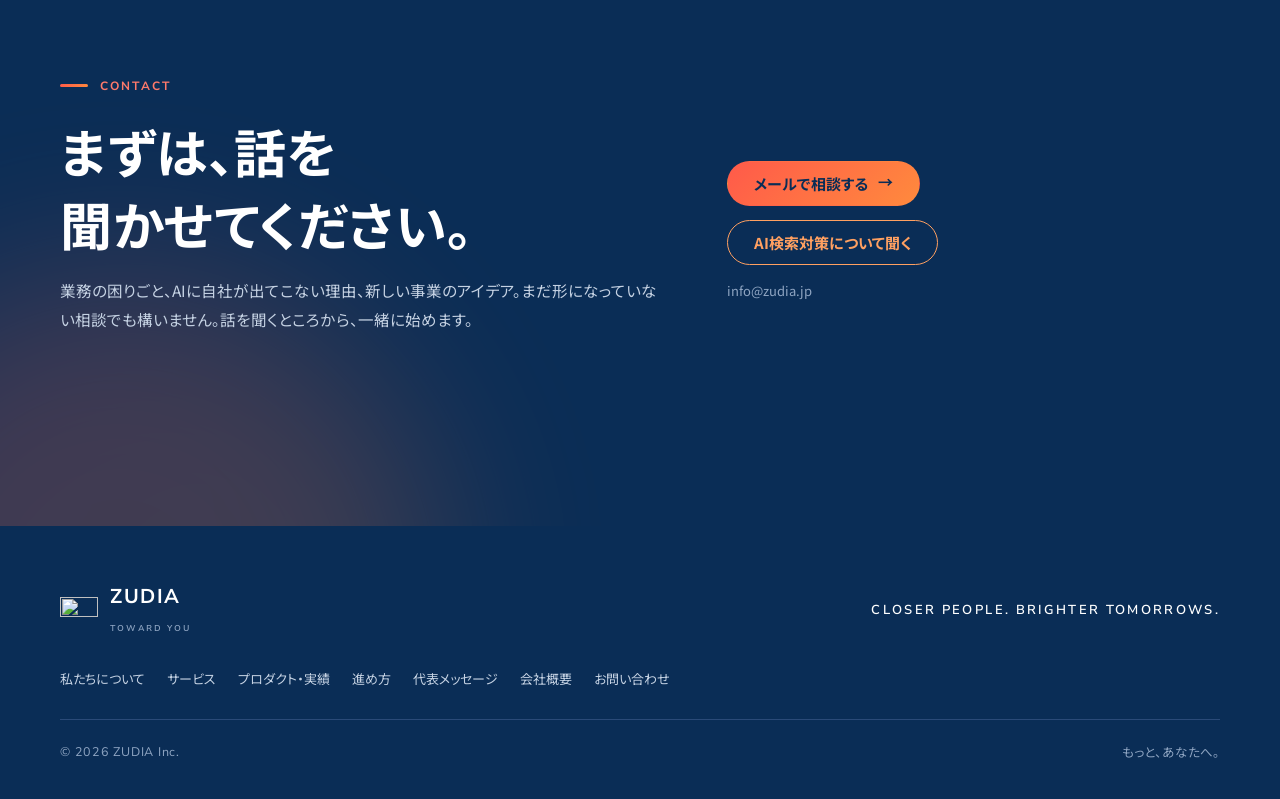
==== commit 7efae566: "実績を更新: 建設会社（伴走）・投資用不動産会社（AIO）・宿泊事業会社（2件）を資料にもとづき書き直し Co-Authored-By: Claude Opus 5.5 <noreply@anthro" ====
--- a/index.html
+++ b/index.html
@@ -354,17 +354,17 @@
             <a class="ext" href="https://sumairyu-chintai.com/" target="_blank" rel="noopener">サイトを見る ↗</a>
           </div>
         </article>
-        <article class="work reveal" data-cat="ai partner">
-          <div class="work-cover on-navy">
+        <article class="work reveal" data-cat="ai dev">
+          <div class="work-cover tone-cream">
             <p class="work-en"><span>Automation</span></p>
             <p class="work-kpi"><b><span data-count>21</span></b><span class="unit">項目</span><small>物件資料のPDFからAIで抜き出す項目</small></p>
           </div>
           <div class="work-body">
-            <div class="work-meta"><span class="chip chip-area">不動産・民泊運営</span></div>
-            <h3 class="h3">不動産・民泊運営会社の物件精査システム</h3>
-            <p>物件資料のPDFからAIで必要な項目を抜き出し、精査の手間を減らす仕組みを構築。担当者と一緒に簡易ツールを作るAI業務改善ワークショップも行いました。</p>
-            <ul class="work-tags"><li>PDF読み取り</li><li>業務自動化</li><li>ワークショップ</li></ul>
-            <p class="result">実際の資料で全項目を正しく抽出</p>
+            <div class="work-meta"><span class="chip chip-area">宿泊・不動産事業</span></div>
+            <h3 class="h3">宿泊事業会社の物件精査・管理システム</h3>
+            <p>メールで届く物件資料（添付PDFやダウンロードURL）を自動で取り込み、AIが所在地・価格・面積など21項目を抜き出して物件として登録。精査の状況を一覧で管理し、見送った物件も検索でき、スプレッドシートやCSVにも出力できるWebアプリにしました。</p>
+            <ul class="work-tags"><li>メール自動取込</li><li>PDFのAI読み取り</li><li>Webアプリ</li><li>スプレッドシート連携</li></ul>
+            <p class="result">実際の資料で21項目すべてを正しく抽出</p>
           </div>
         </article>
       </div>
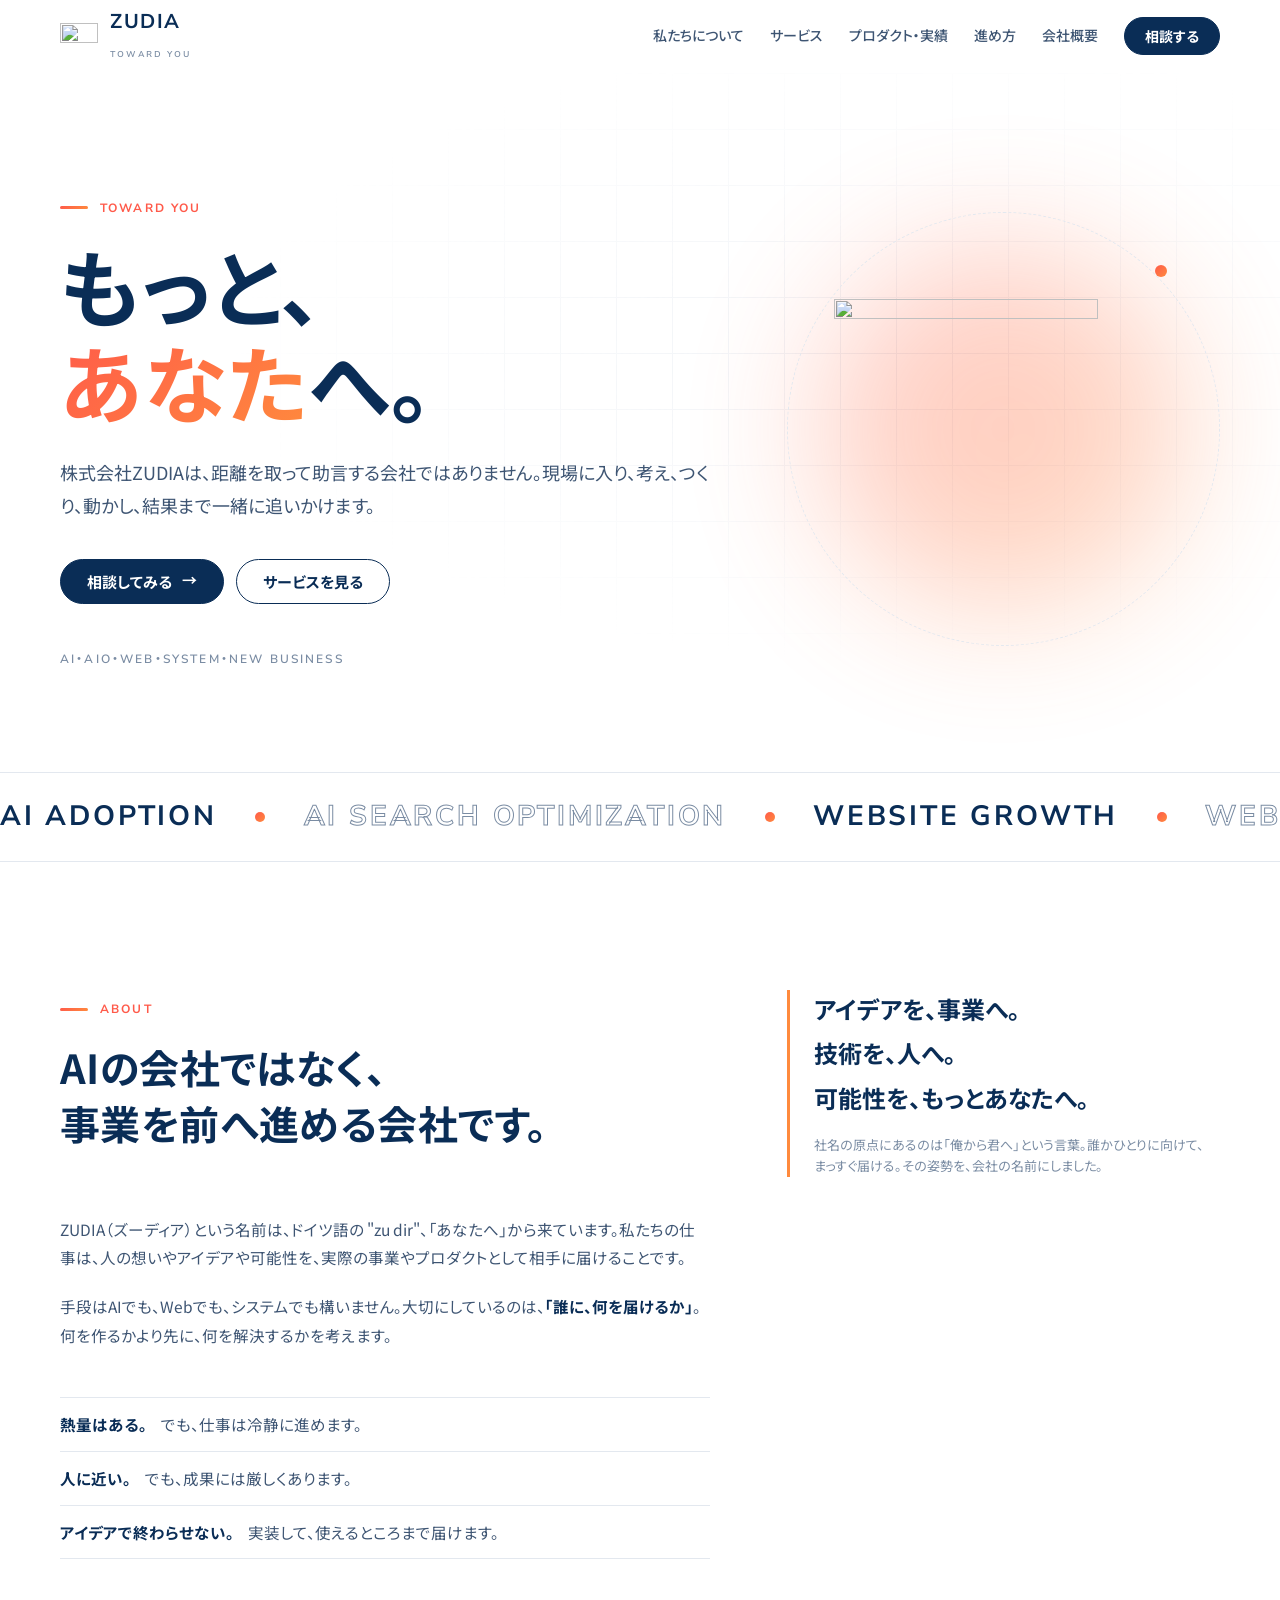
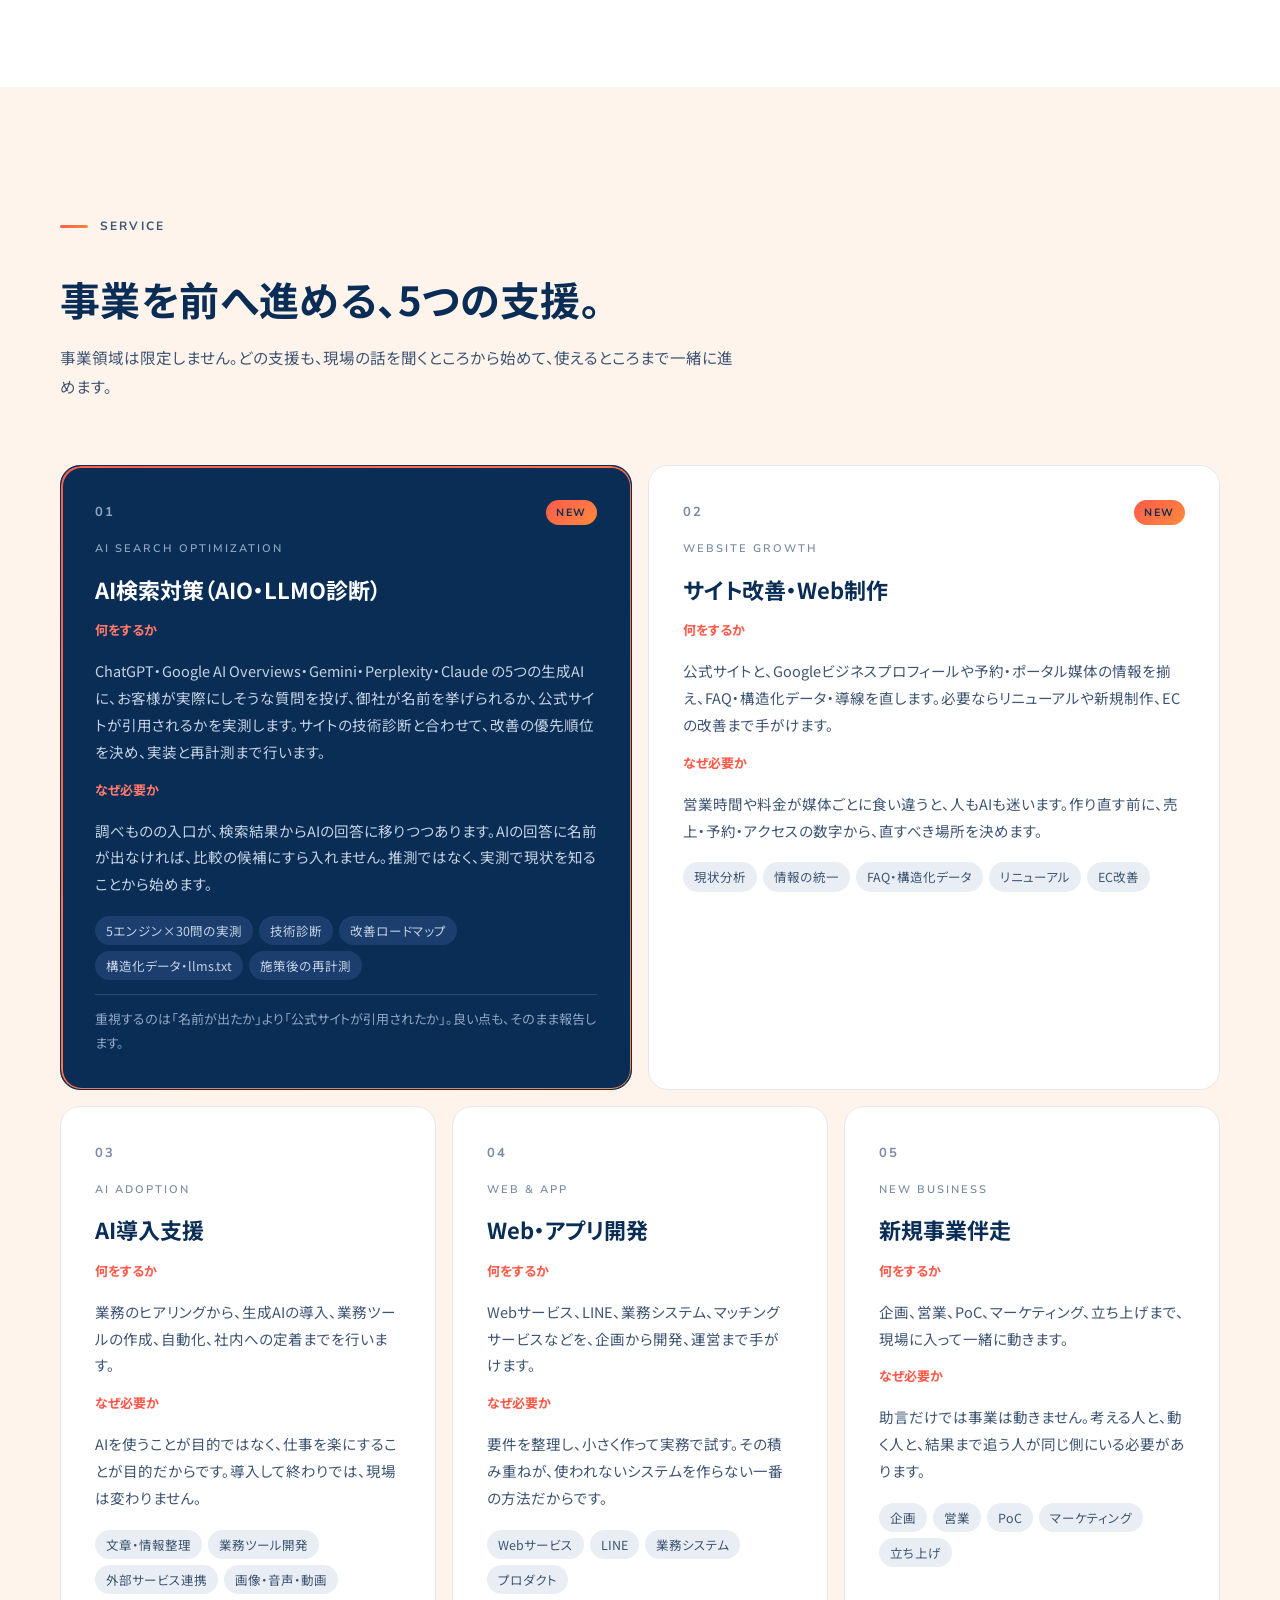
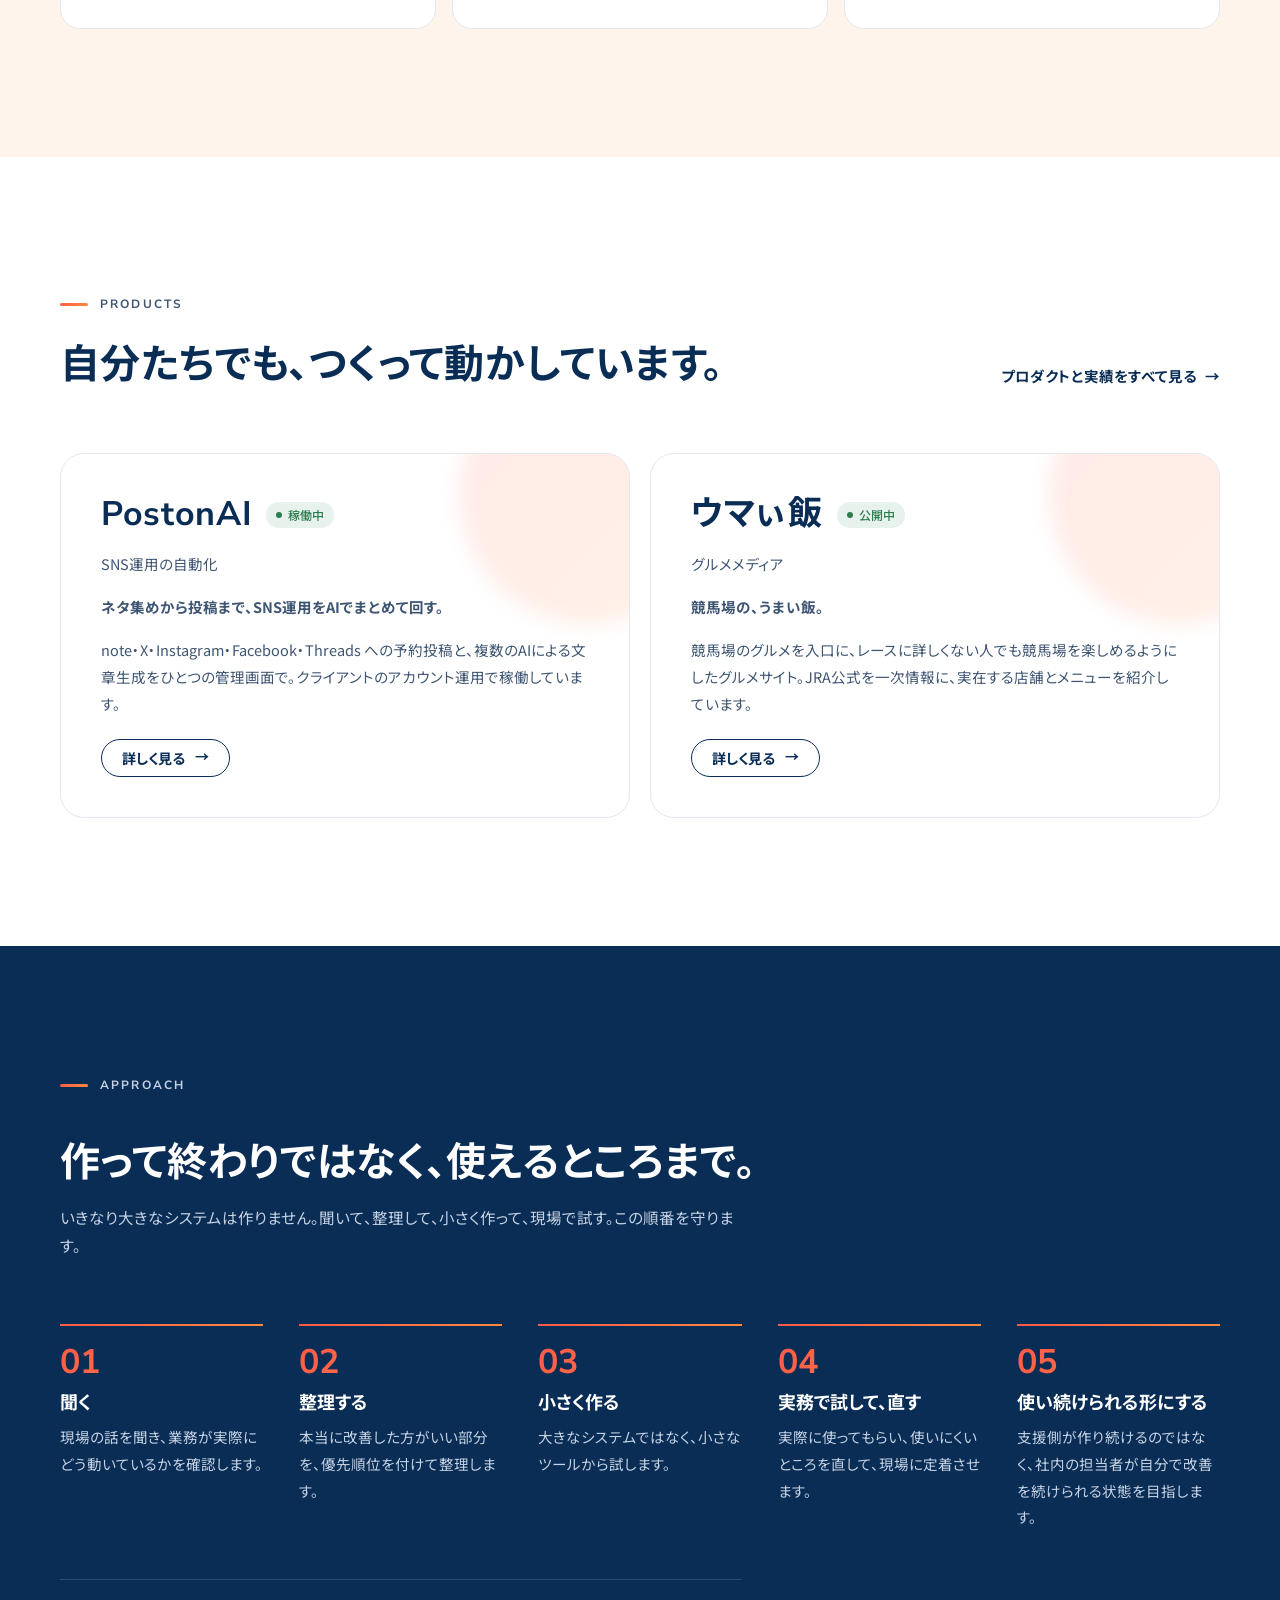
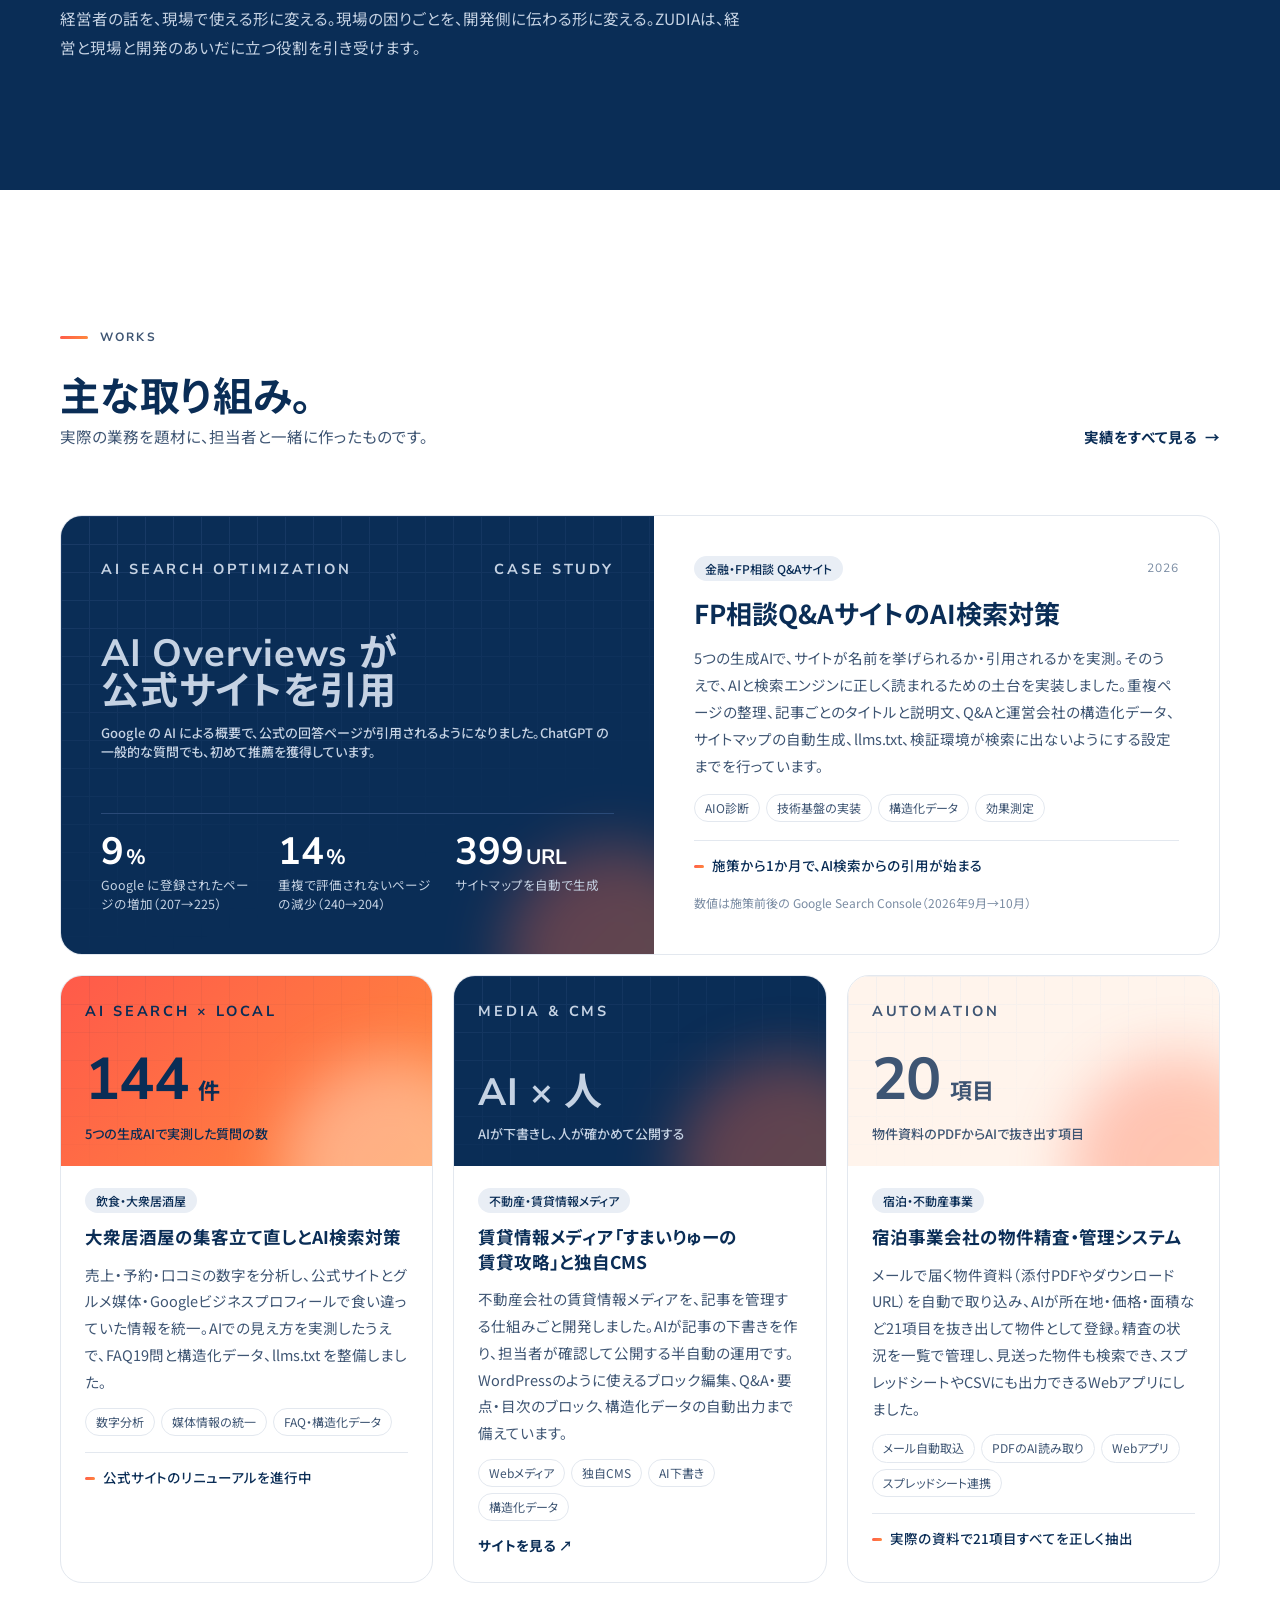
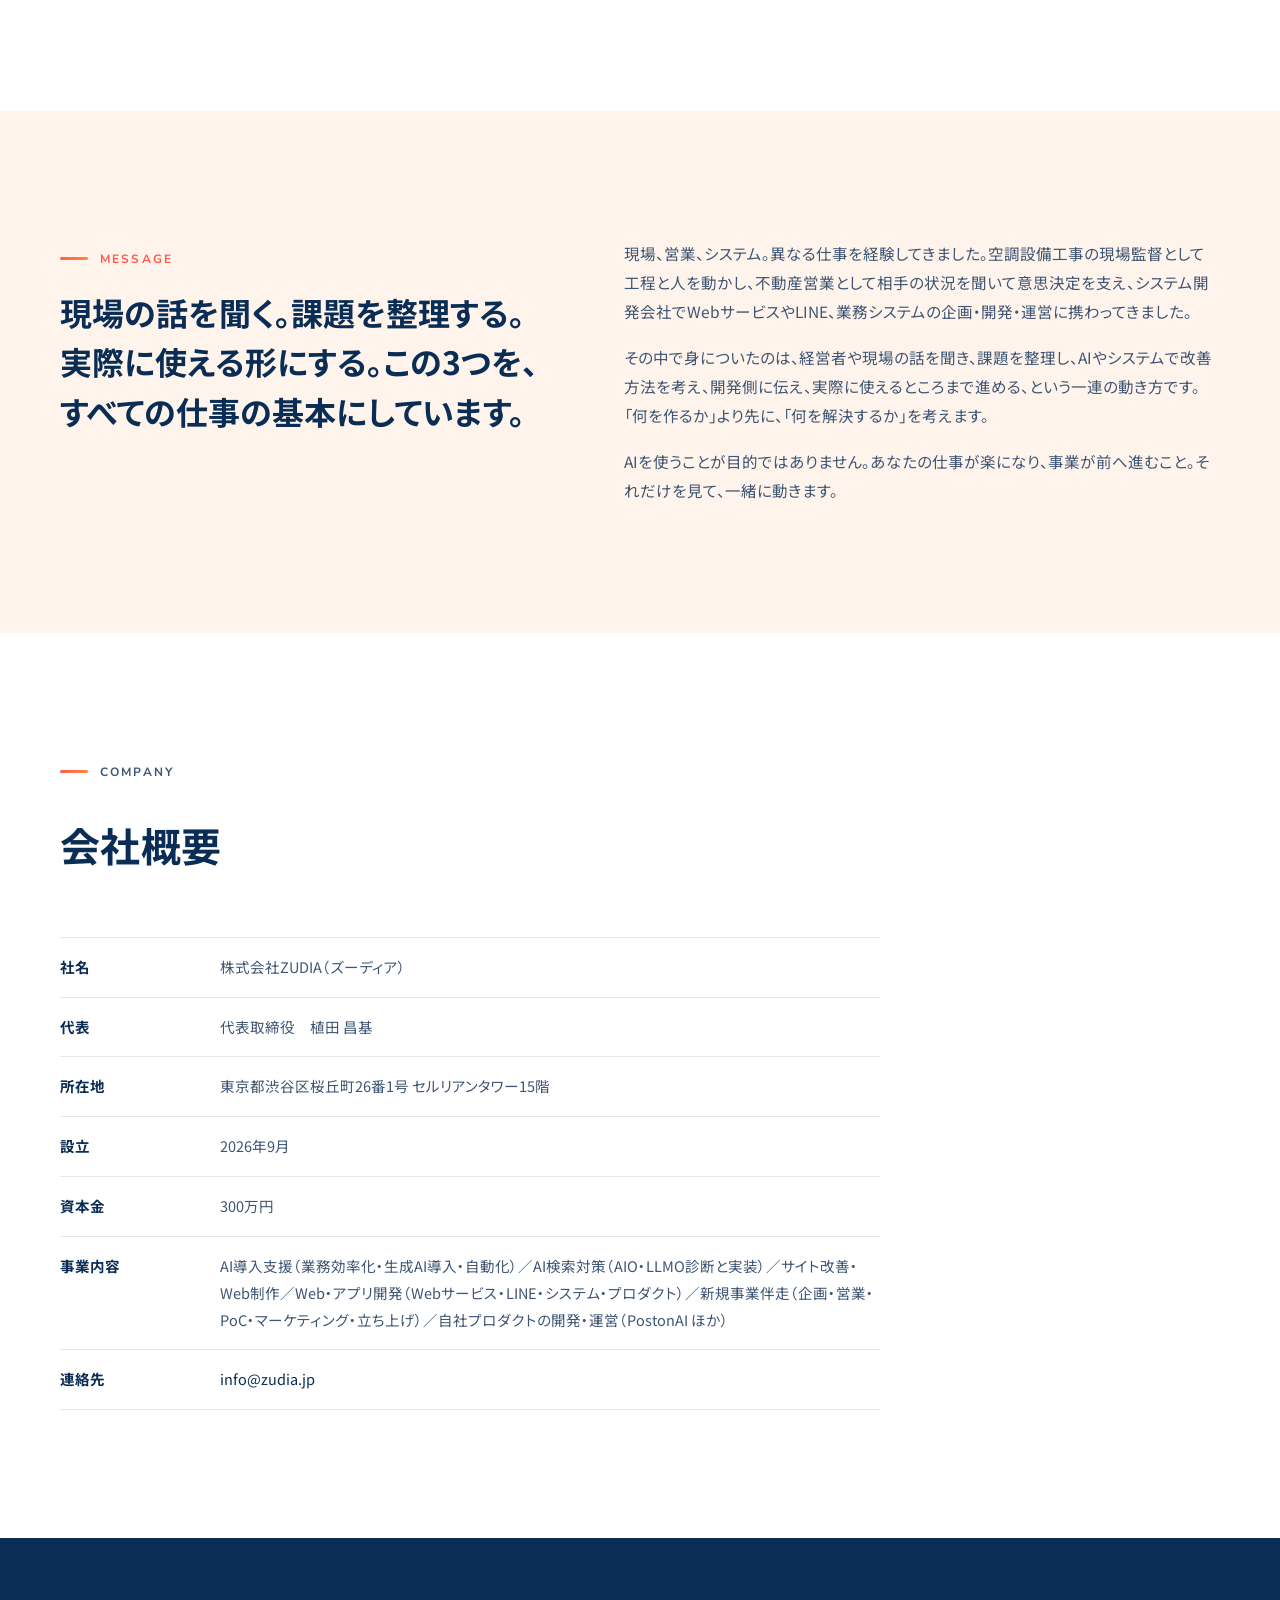
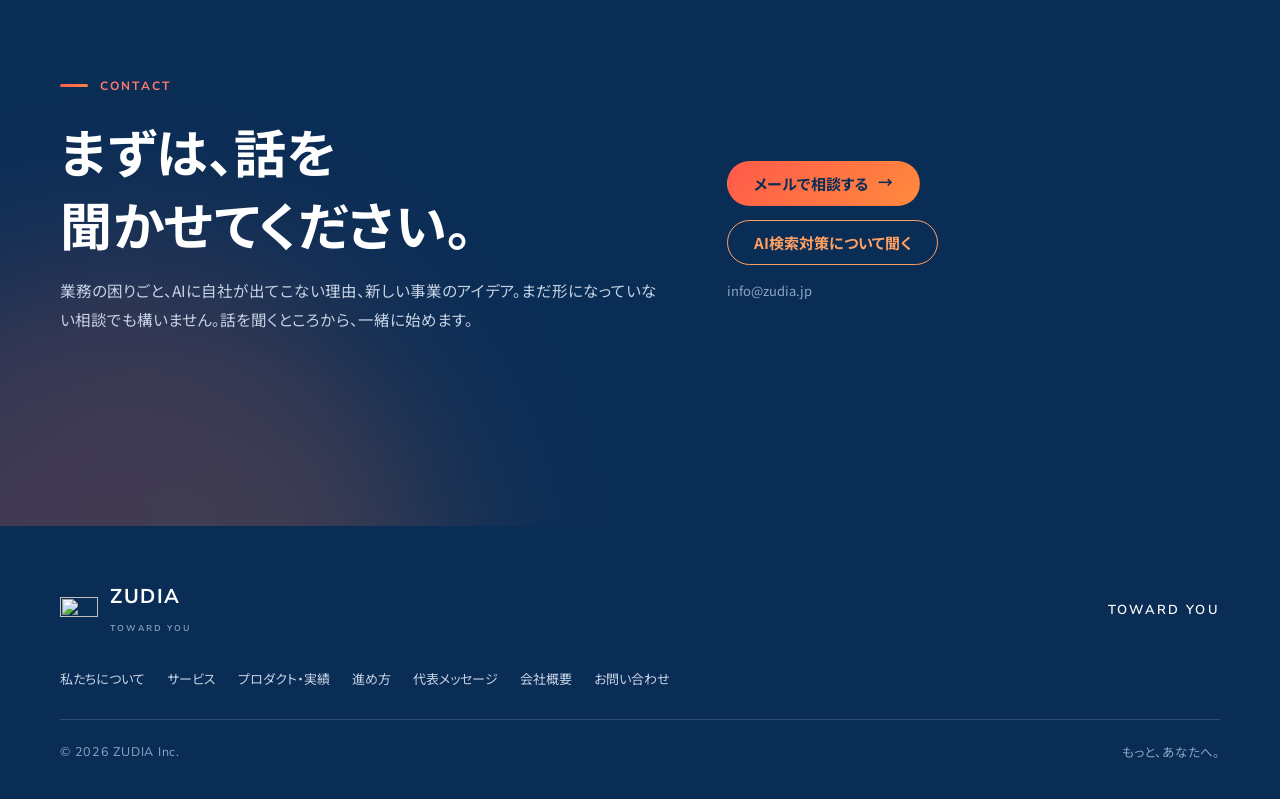
==== commit 6fdd0a8b: "フッターの英字コピーを TOWARD YOU に差し替え（他社スローガンの誤用を訂正） Co-Authored-By: Claude Opus 5.5 <noreply@anthropic.com>" ====
--- a/index.html
+++ b/index.html
@@ -446,7 +446,7 @@
           <span class="brand-tag">TOWARD YOU</span>
         </span>
       </a>
-      <p class="footer-message">Closer People. Brighter Tomorrows.</p>
+      <p class="footer-message">Toward You</p>
     </div>
     <nav class="footer-nav" aria-label="フッター">
       <a href="#about">私たちについて</a>
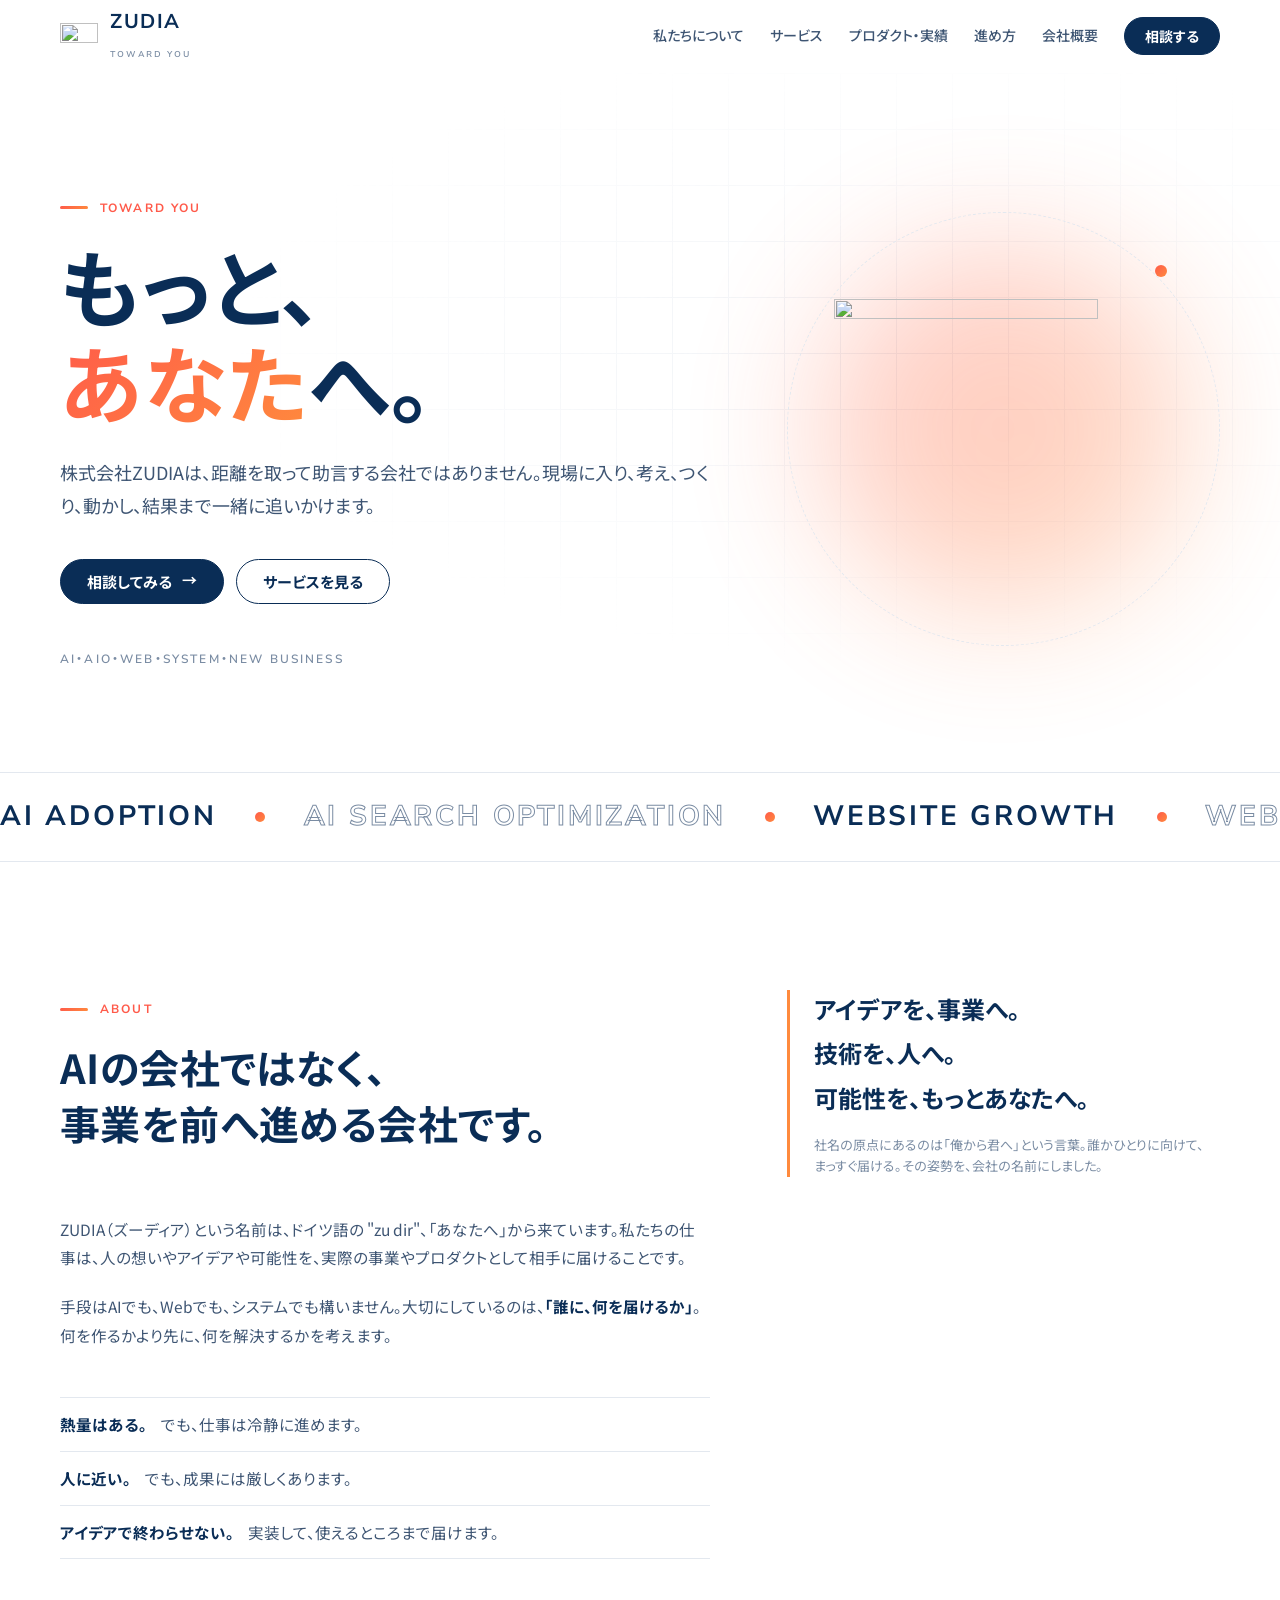
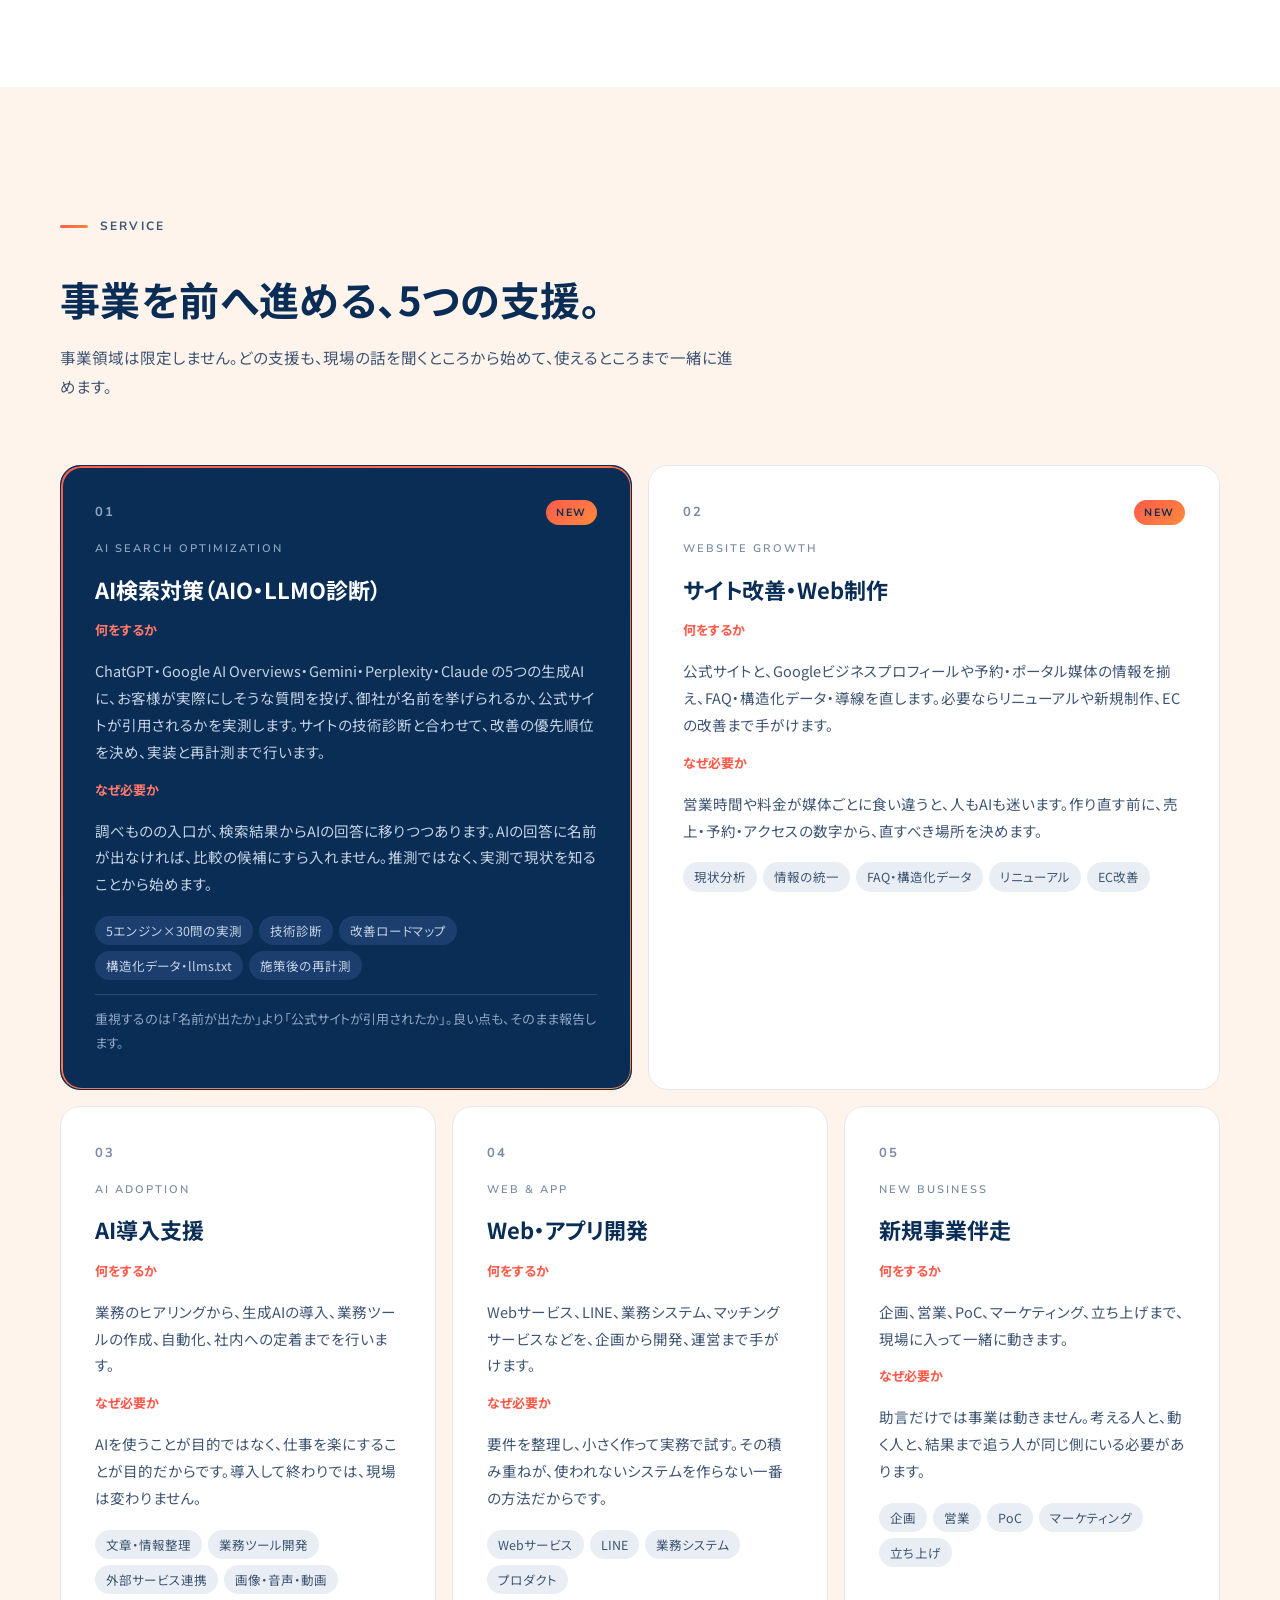
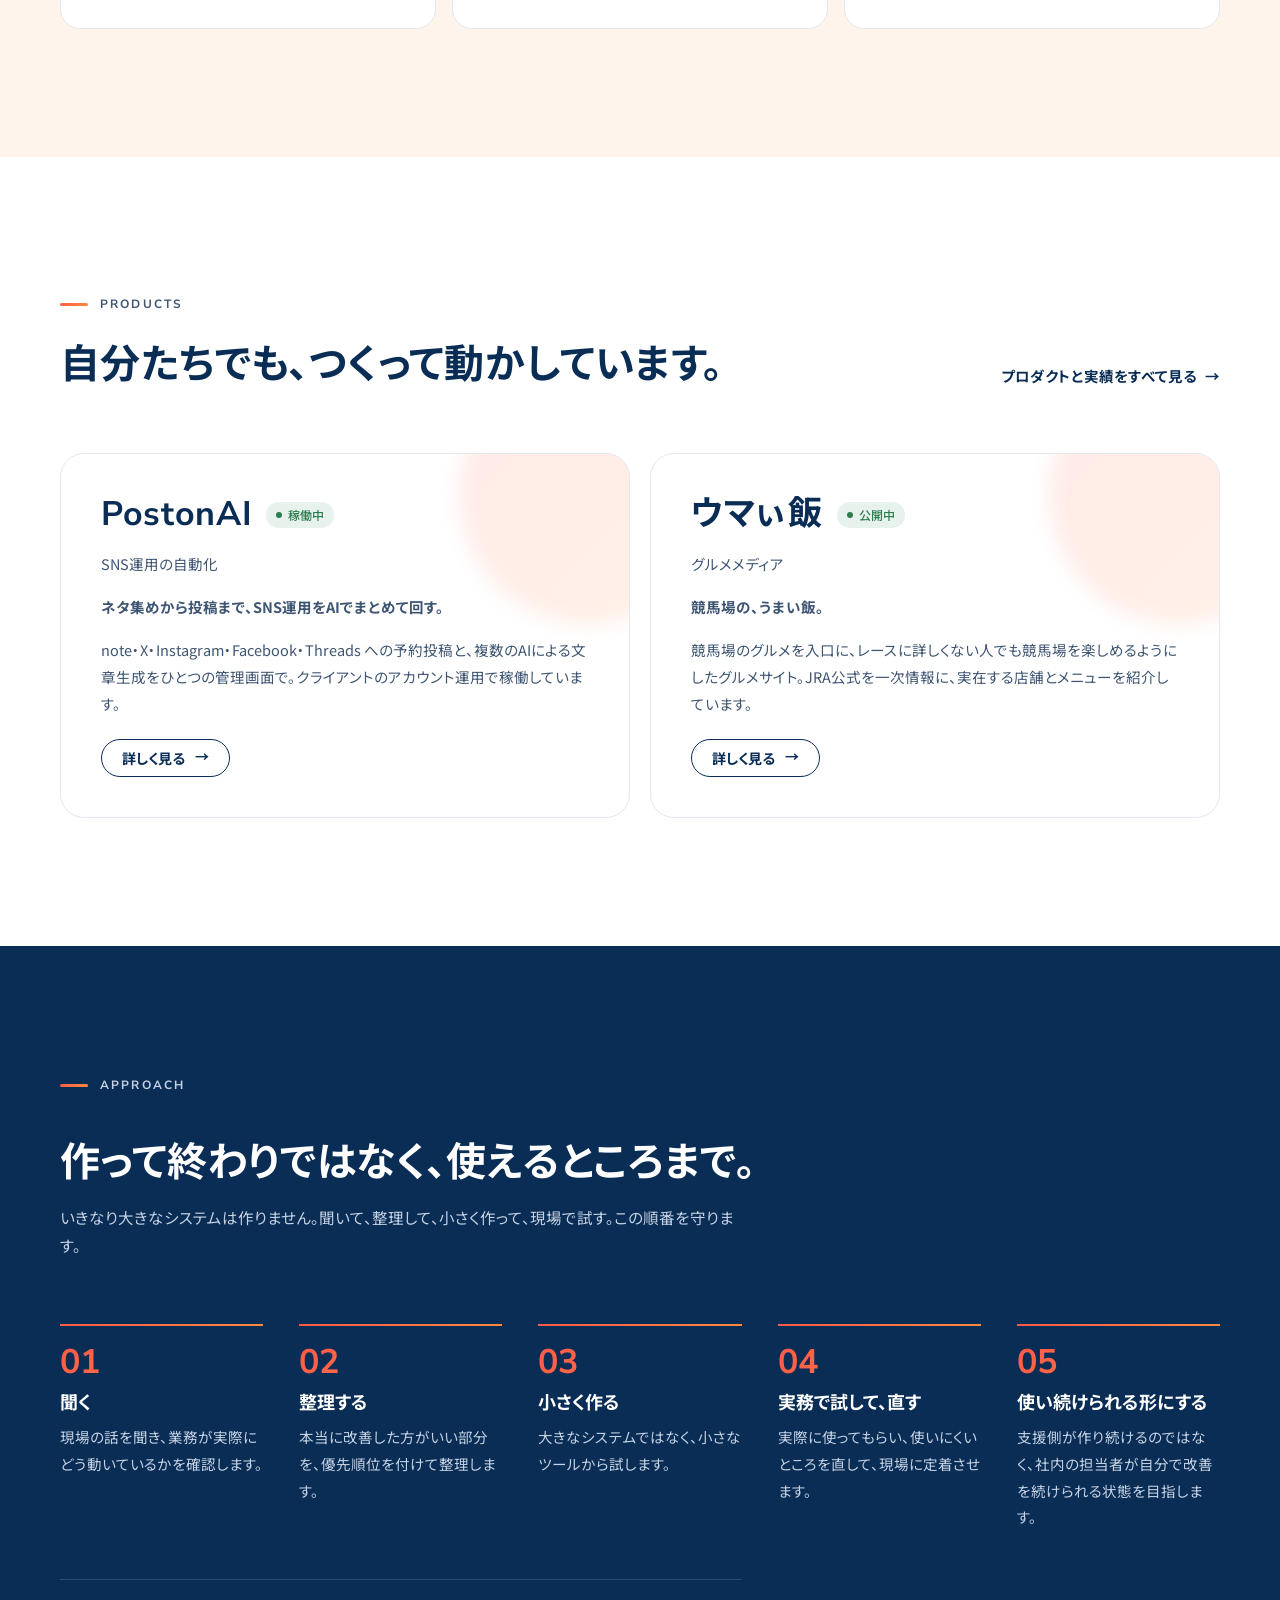
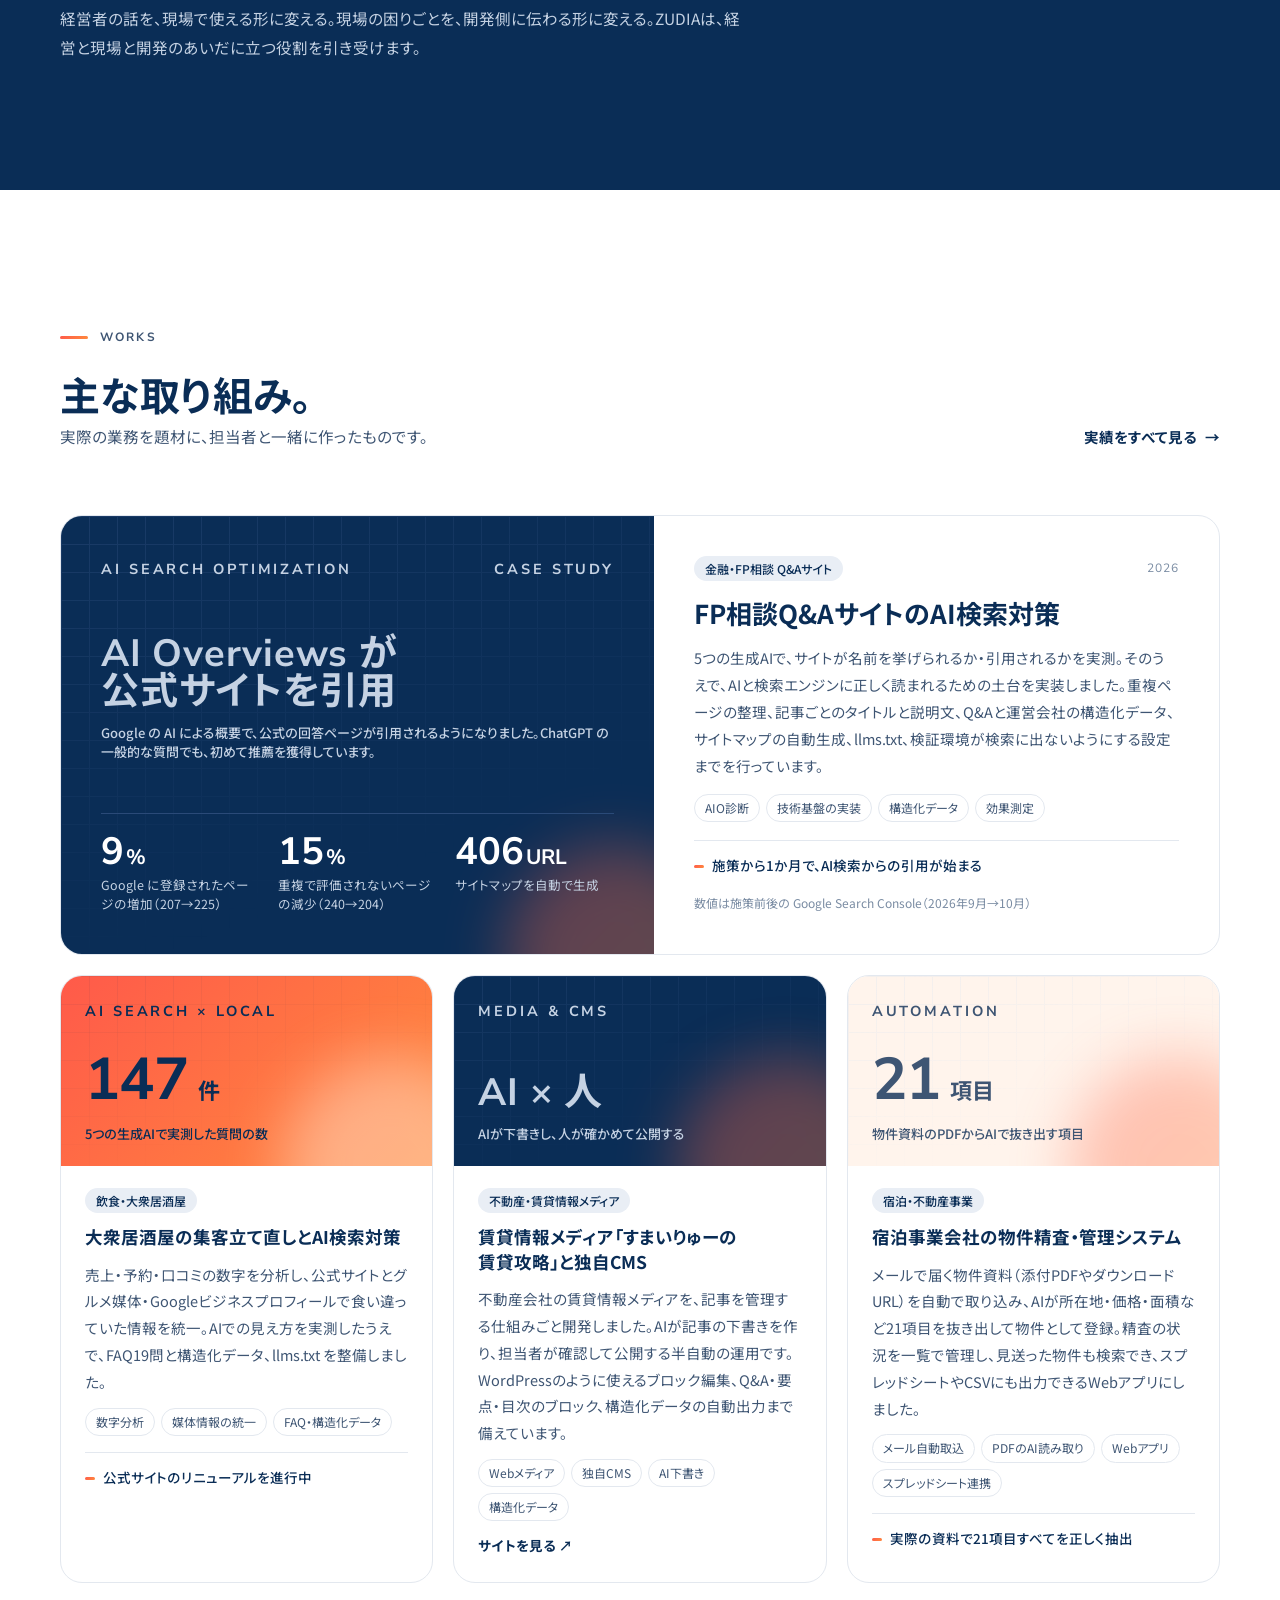
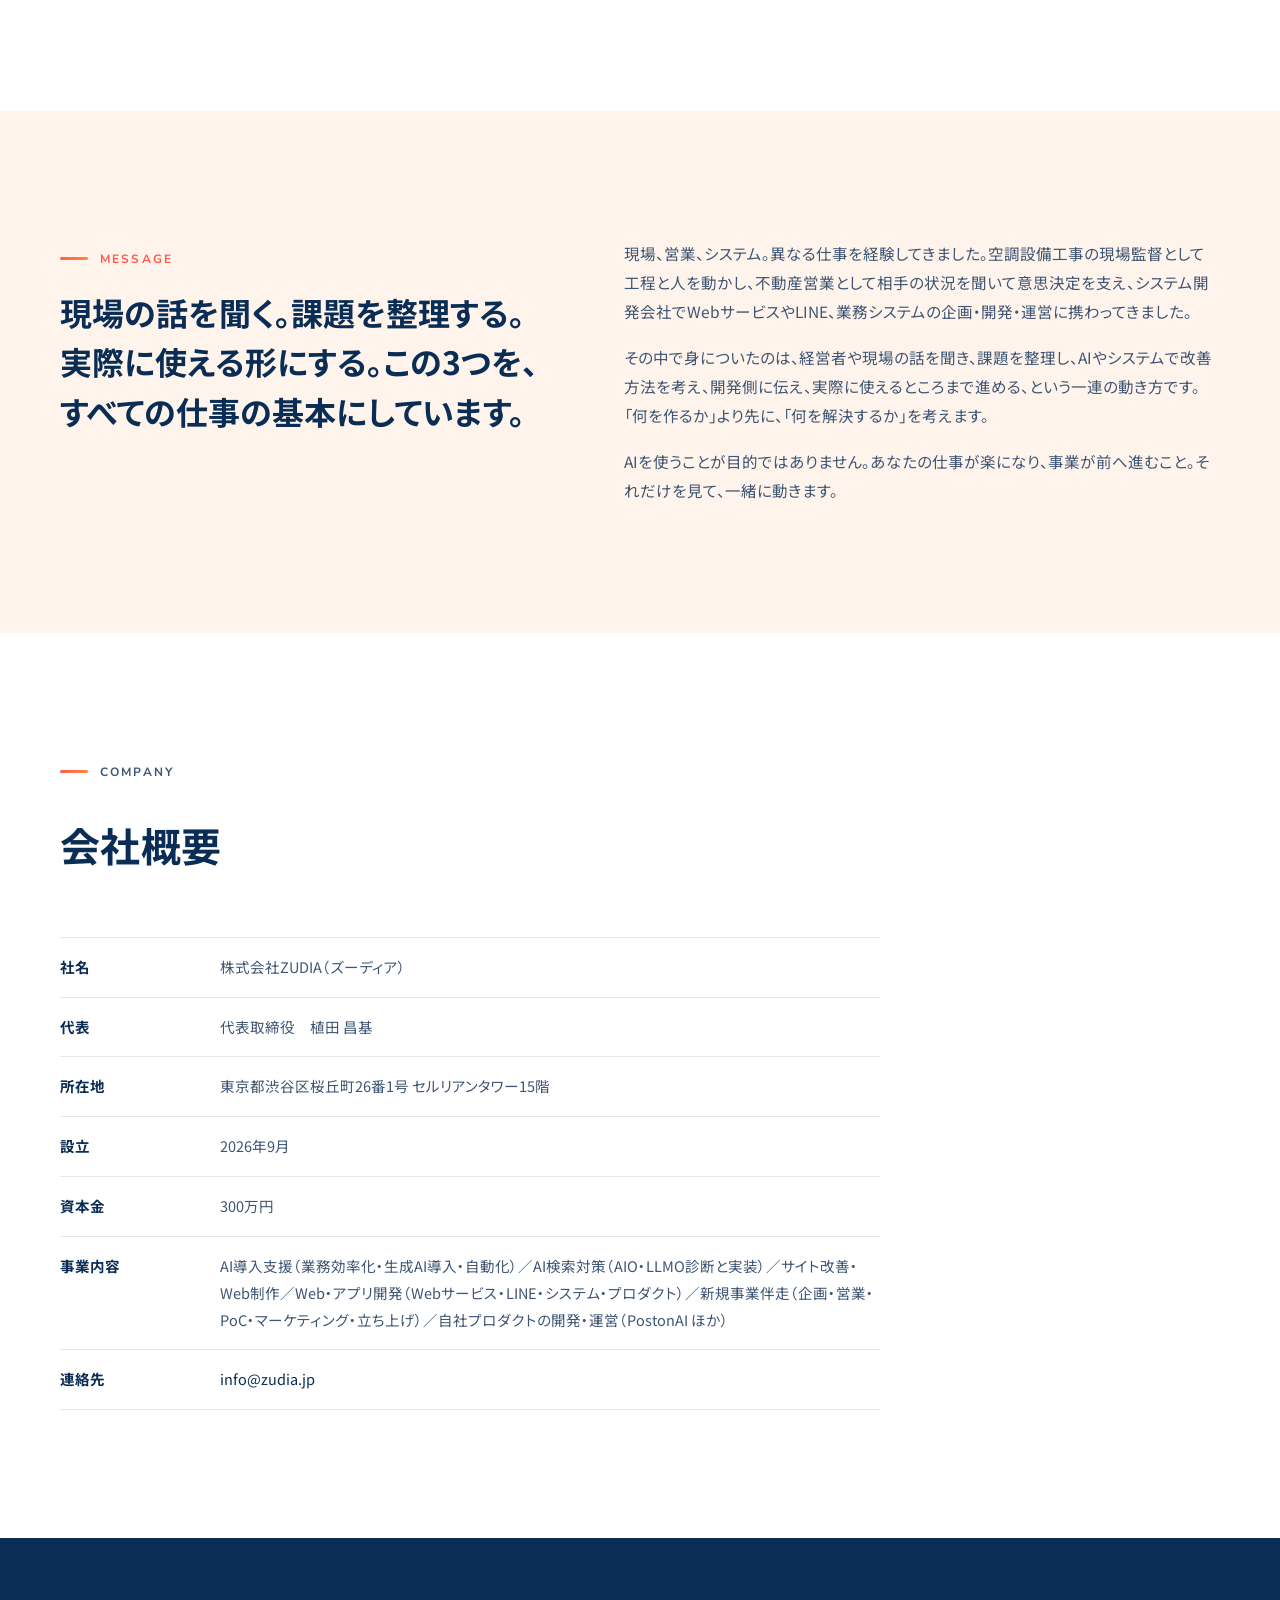
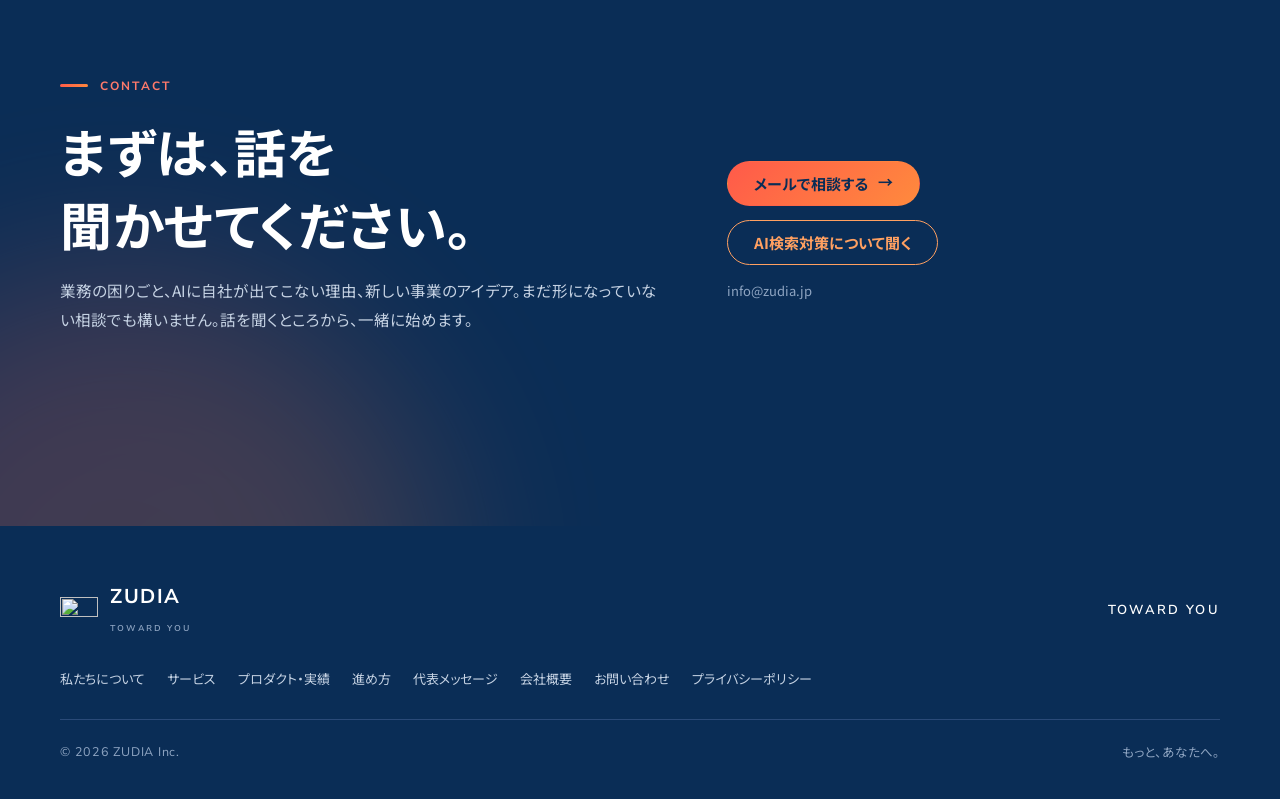
==== commit e8f939ed: "プライバシーポリシーを追加し、全ページのフッターにリンク Co-Authored-By: Claude Opus 5.5 <noreply@anthropic.com>" ====
--- a/index.html
+++ b/index.html
@@ -456,6 +456,7 @@
       <a href="#message">代表メッセージ</a>
       <a href="#company">会社概要</a>
       <a href="#contact">お問い合わせ</a>
+      <a href="privacy.html">プライバシーポリシー</a>
     </nav>
     <div class="footer-bottom">
       <span class="en">© <span data-year>2026</span> ZUDIA Inc.</span>
--- a/css/style.css
+++ b/css/style.css
@@ -499,3 +499,13 @@
   .js .reveal, .js .hero h1 .line { opacity: 1; transform: none; }
   .step::after { width: 100%; }
 }
+
+/* ---------- プライバシーポリシー ---------- */
+.policy { max-width: 44em; color: var(--ink-soft); font-family: var(--font-sans); overflow-wrap: anywhere; }
+.policy h2 { margin-top: 48px; margin-bottom: 16px; color: var(--ink); font-family: var(--font-heading); font-size: 20px; }
+.policy p + p, .policy ul { margin-top: 16px; }
+.policy ul { padding-left: 1.5em; }
+.policy li { list-style: disc; }
+.policy li + li { margin-top: 8px; }
+.policy a { color: var(--accent); text-decoration: underline; text-underline-offset: .2em; }
+.policy .policy-date { margin-top: 48px; }
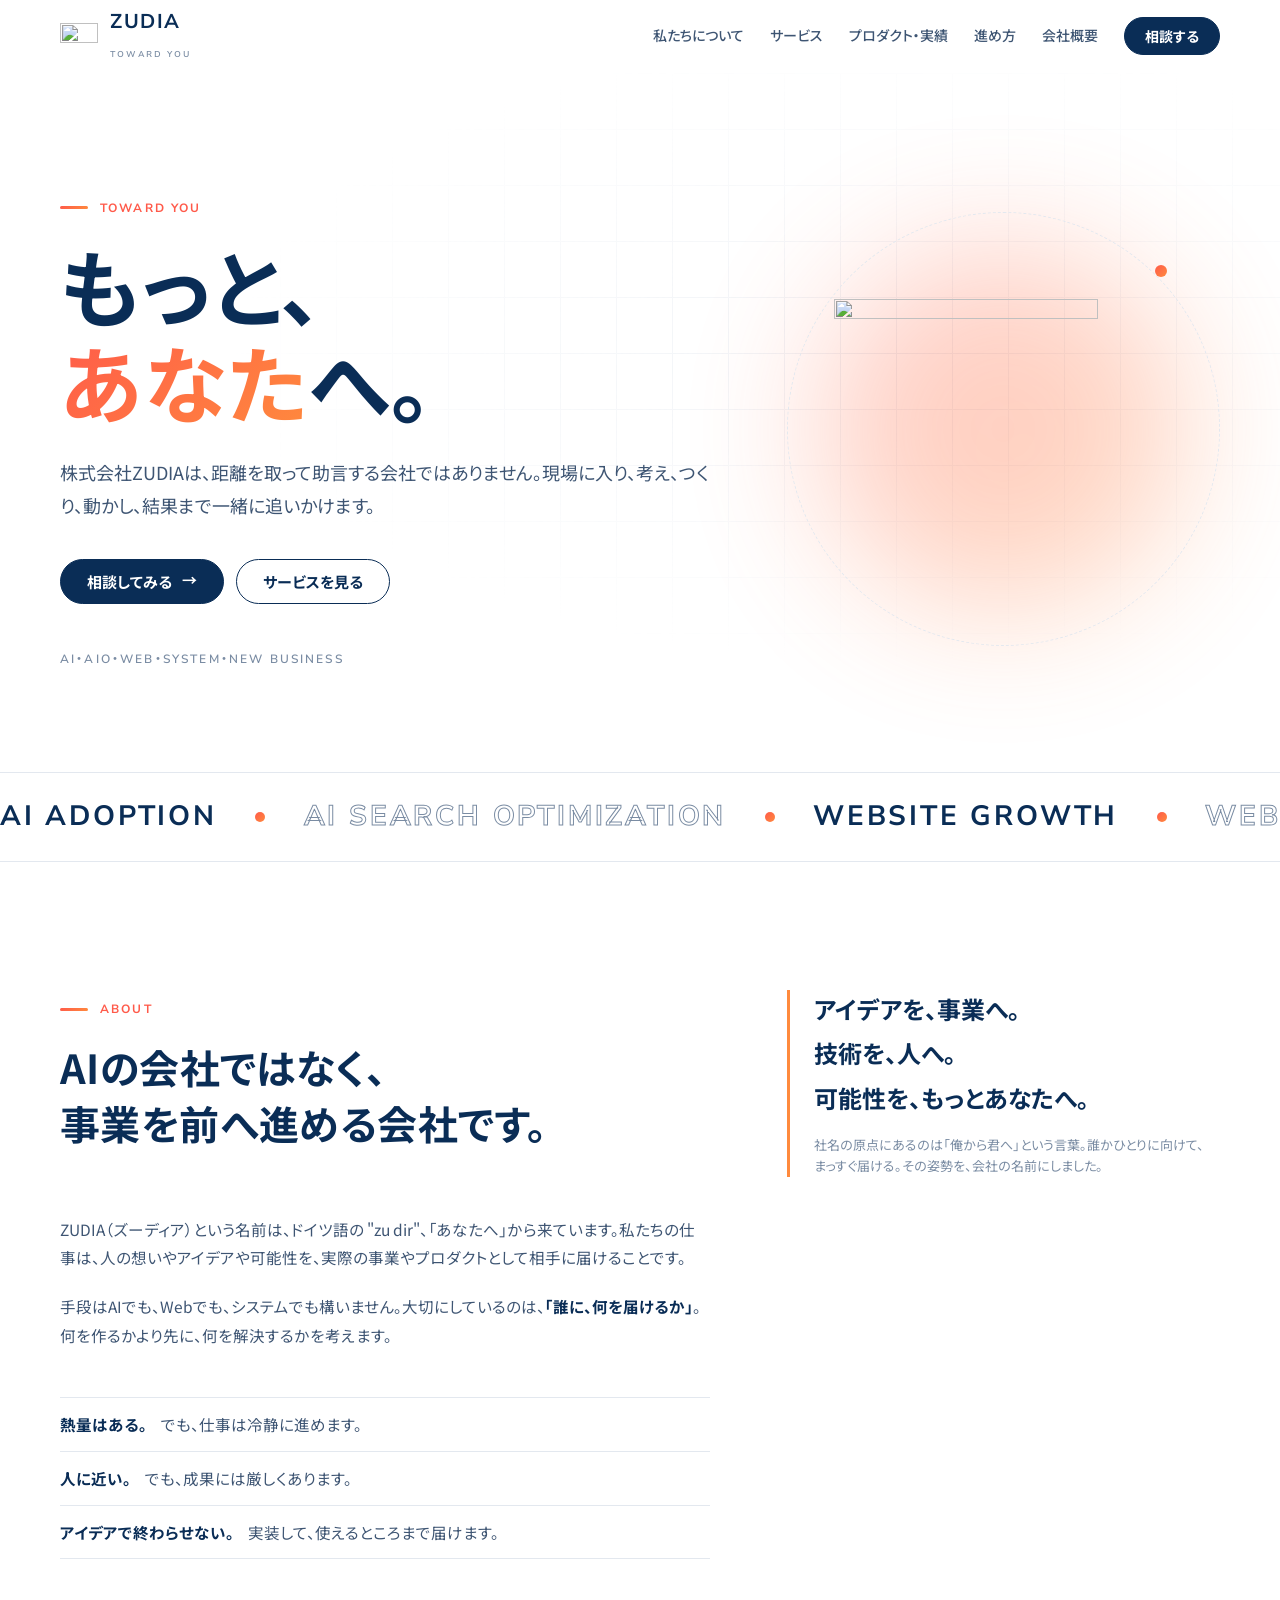
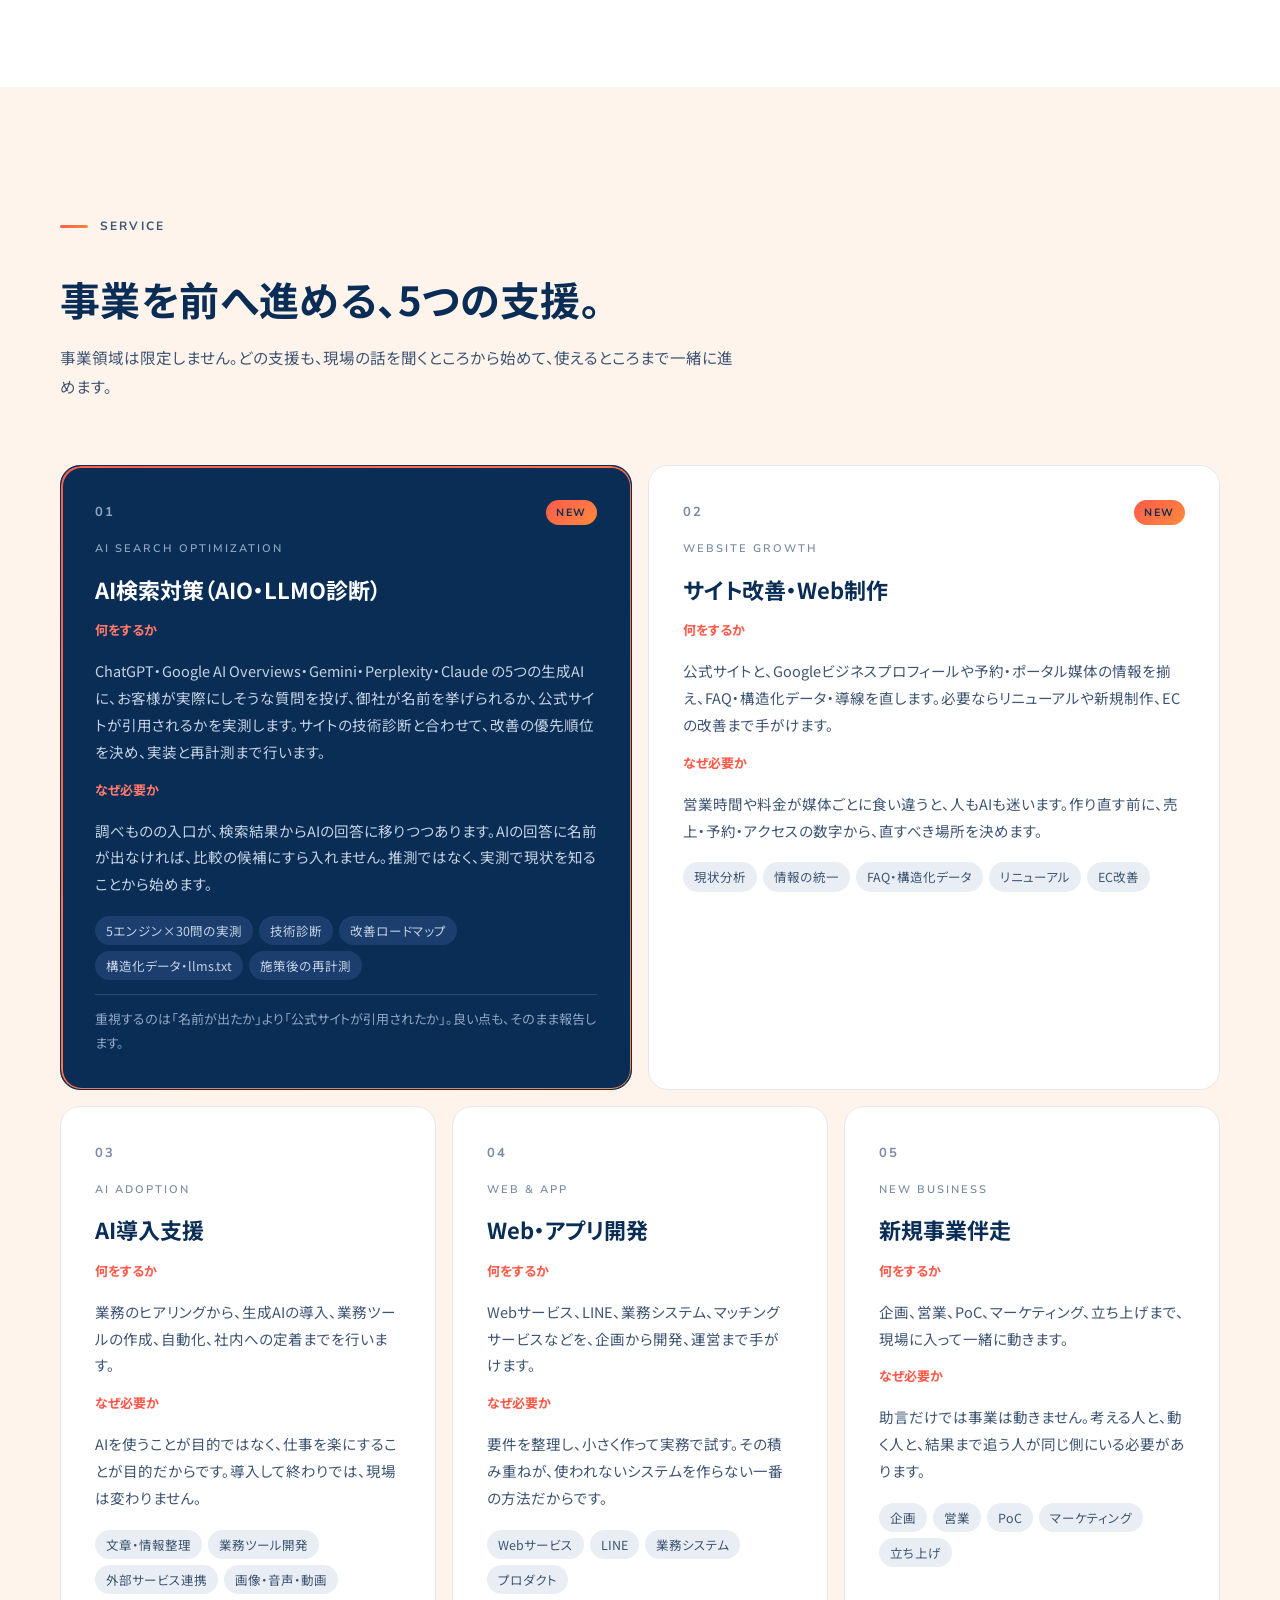
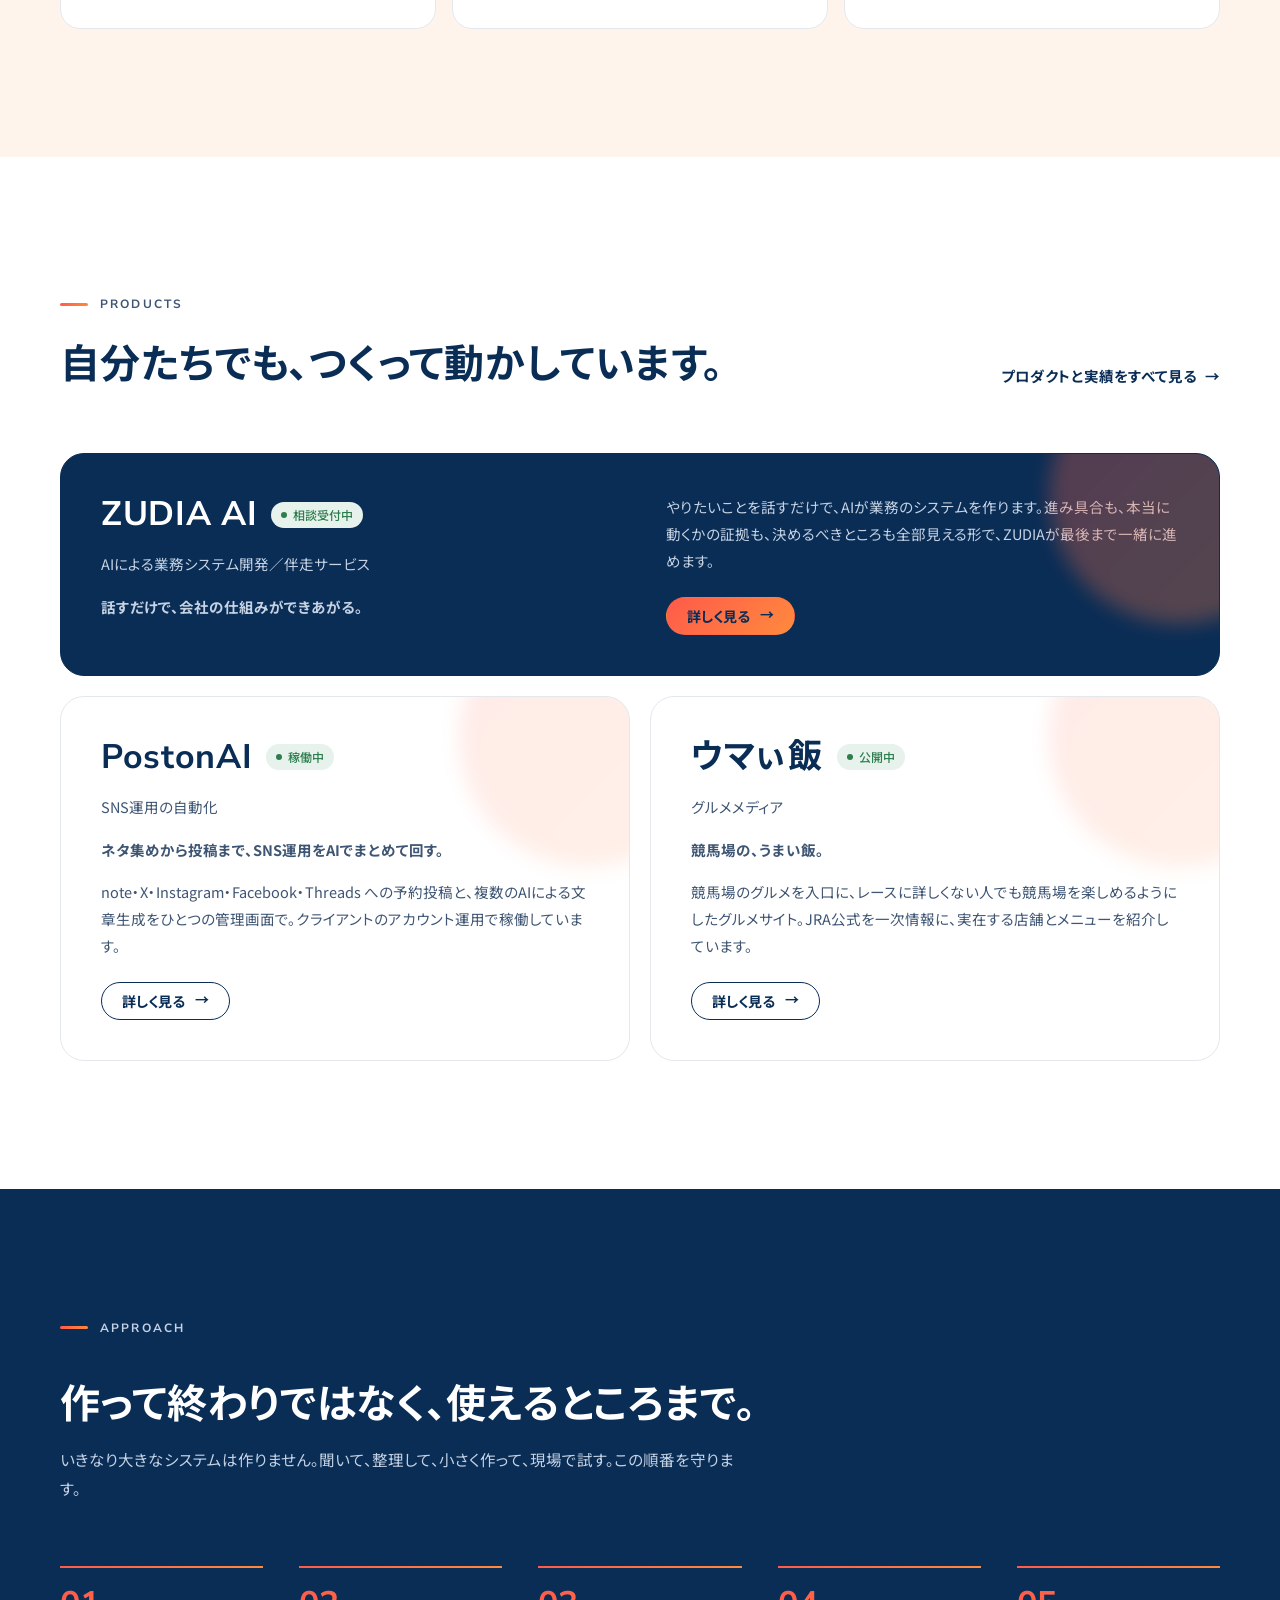
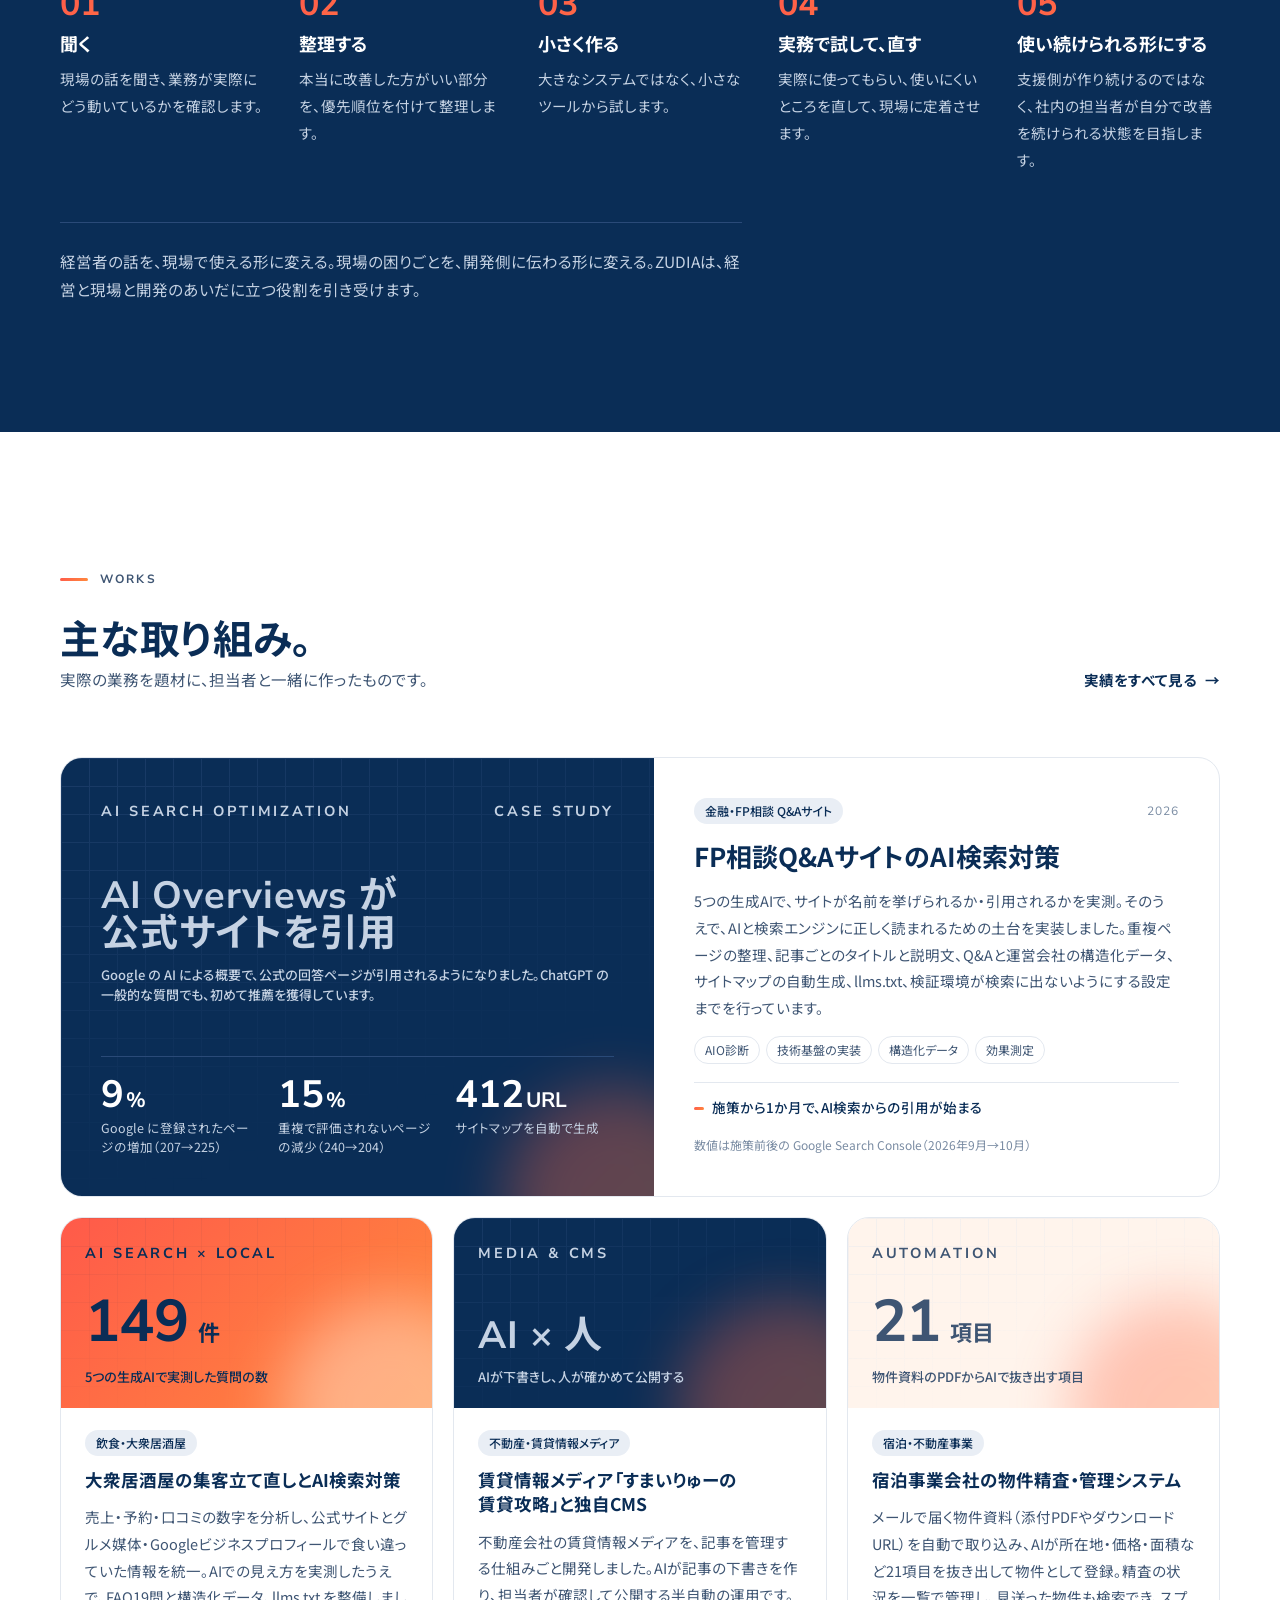
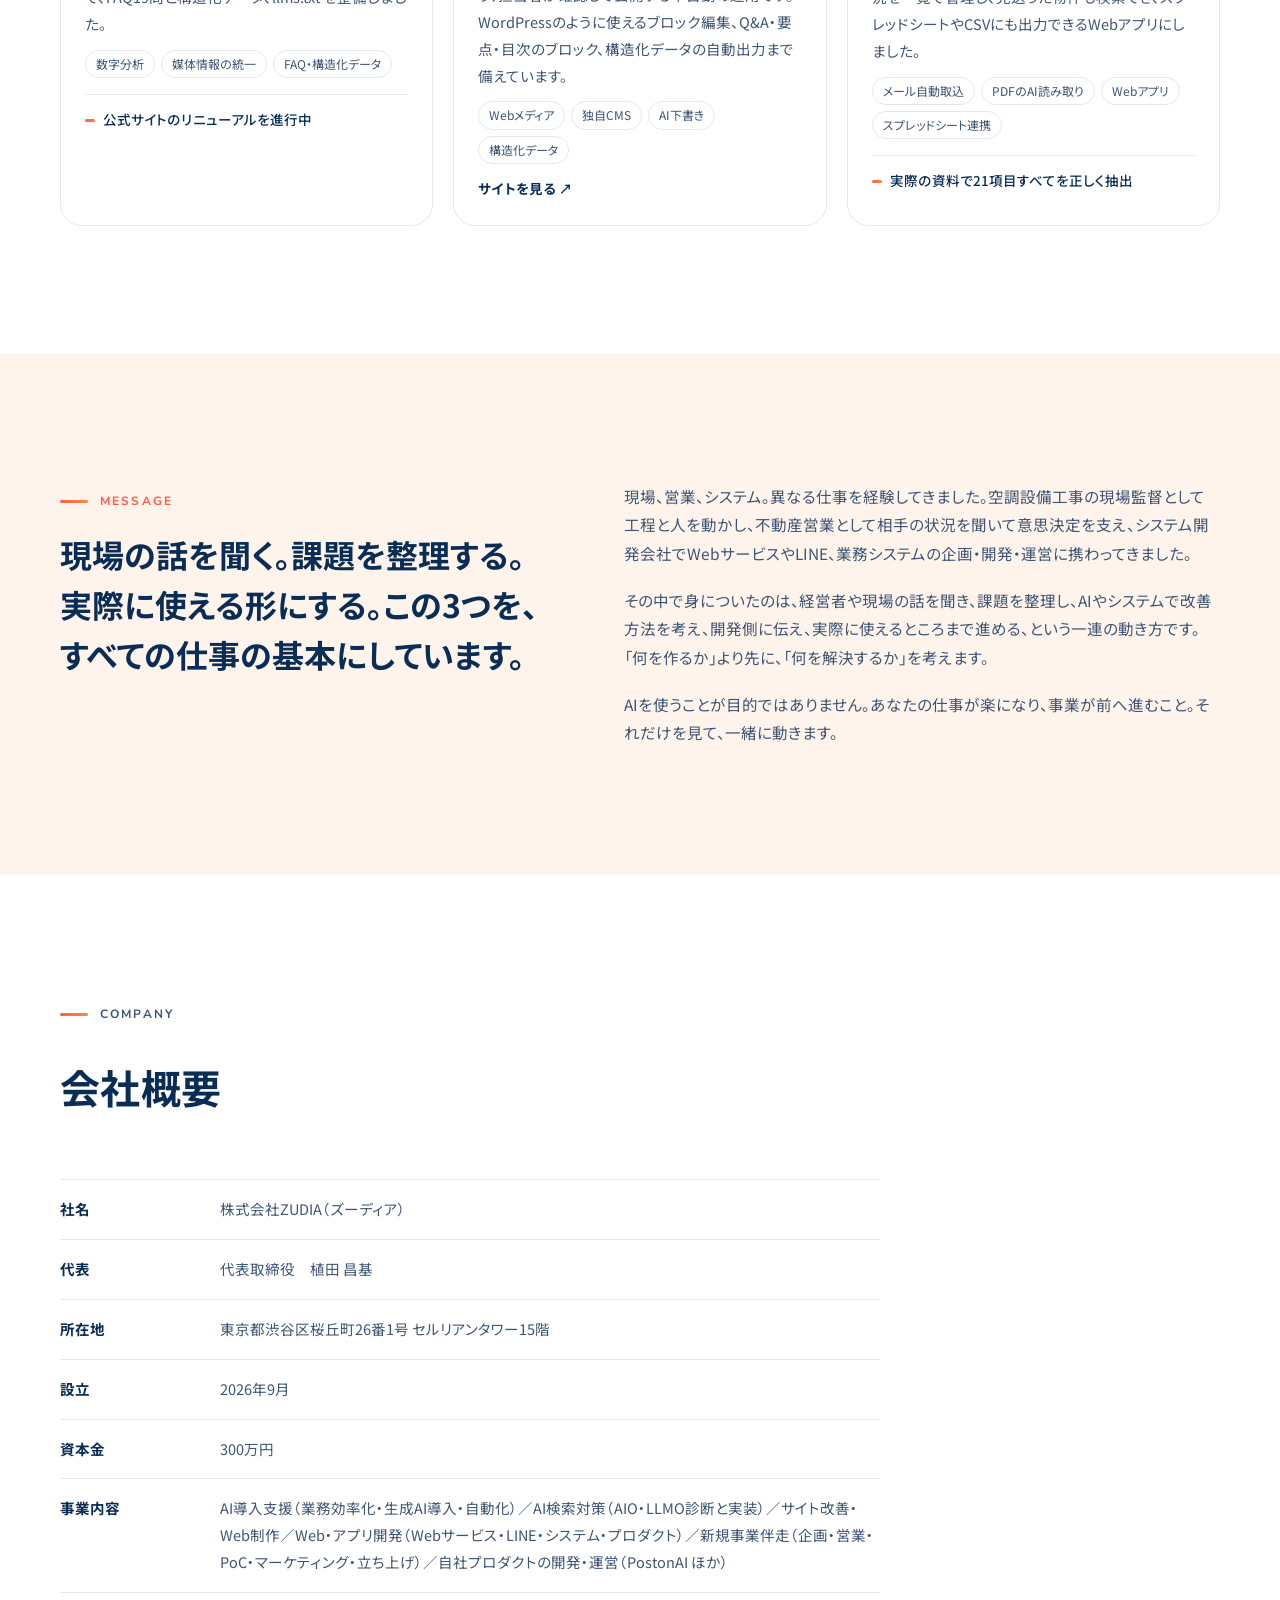
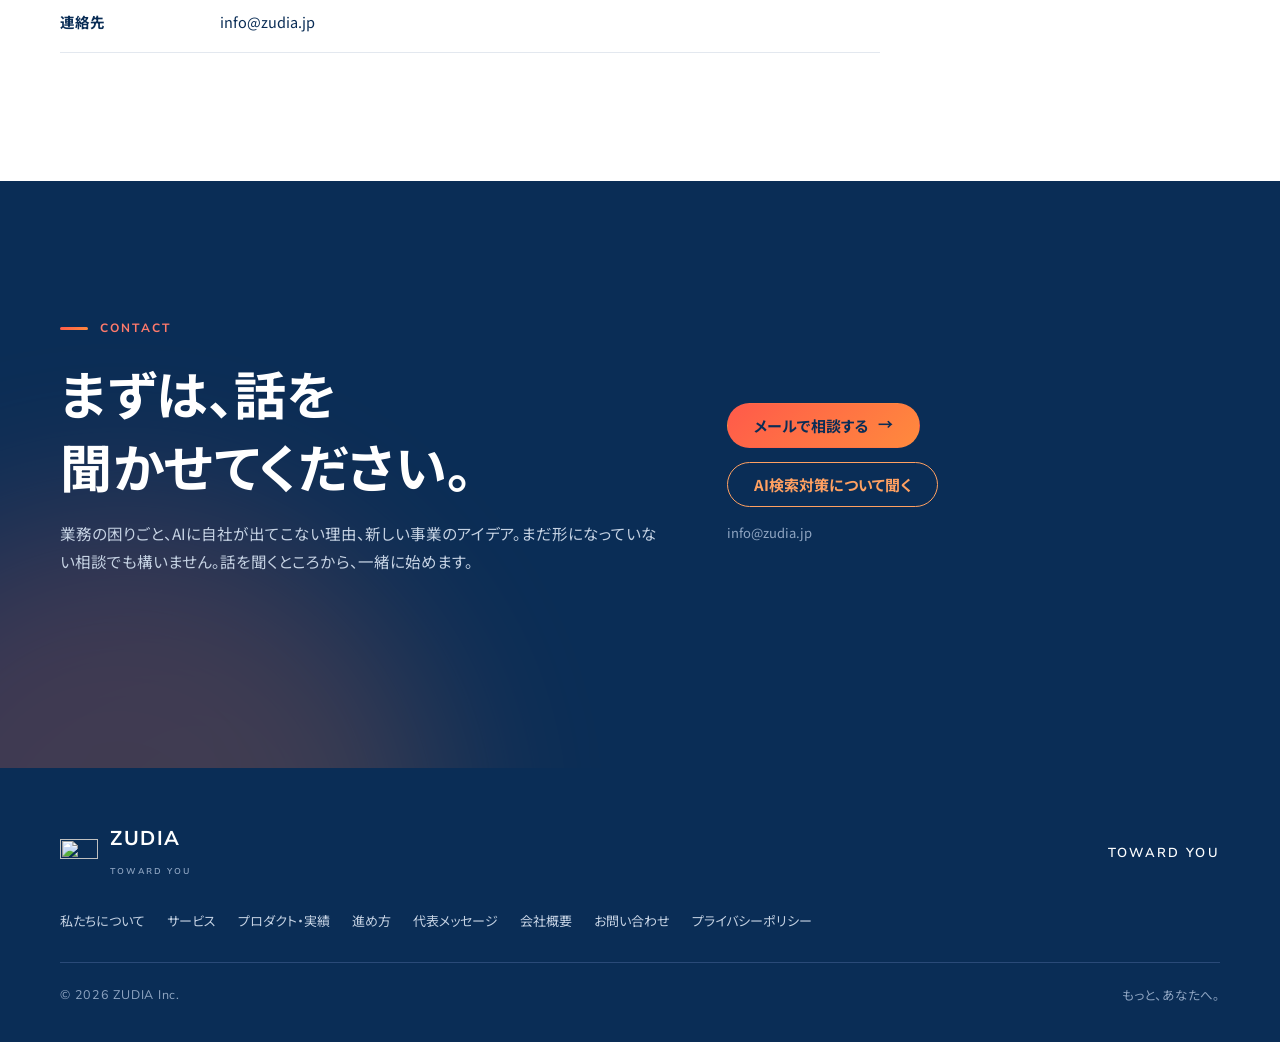
==== commit 9b9481c9: "ZUDIA AI をプロダクトと実績に追加、実績を18件に - ZUDIA AI（AIが業務システムを作る伴走サービス）をプロダクト欄の先頭に - 実績に社内の案件管理、Chatwork 自動化、宿泊" ====
--- a/index.html
+++ b/index.html
@@ -245,6 +245,17 @@
         <a class="link-arrow" href="products.html">プロダクトと実績をすべて見る <span class="arrow">→</span></a>
       </div>
       <div class="products" data-stagger>
+        <article class="product is-wide on-navy reveal">
+          <div class="product-intro">
+            <div class="product-head"><h3 class="product-name">ZUDIA AI</h3><span class="status">相談受付中</span></div>
+            <p class="product-cat">AIによる業務システム開発／伴走サービス</p>
+            <p class="product-lead">話すだけで、会社の仕組みができあがる。</p>
+          </div>
+          <div class="product-intro">
+            <p>やりたいことを話すだけで、AIが業務のシステムを作ります。進み具合も、本当に動くかの証拠も、決めるべきところも全部見える形で、ZUDIAが最後まで一緒に進めます。</p>
+            <div class="product-actions"><a class="btn btn-primary" href="products.html#zudia-ai">詳しく見る <span class="arrow">→</span></a></div>
+          </div>
+        </article>
         <article class="product reveal">
           <div class="product-head"><h3 class="product-name">PostonAI</h3><span class="status is-live">稼働中</span></div>
           <p class="product-cat">SNS運用の自動化</p>
--- a/css/style.css
+++ b/css/style.css
@@ -340,6 +340,11 @@
 .product-actions { display: flex; flex-wrap: wrap; gap: 10px; margin-top: 6px; }
 .product-actions .btn { padding: 11px 20px; font-size: 14px; }
 .products-more { margin-top: 28px; }
+/* 注力プロダクト：1行まるごと、Navy 地（.on-navy でトークンを切り替える） */
+.product.is-wide { grid-column: 1 / -1; color: var(--ink); background: var(--ground); border-color: var(--ground); grid-template-columns: minmax(0, 1fr) minmax(0, 1fr); gap: 16px clamp(28px, 4vw, 56px); }
+.product.is-wide > .product-intro { display: grid; gap: 16px; align-content: start; }
+.product.is-wide::after { opacity: .3; }
+@media (max-width: 860px) { .product.is-wide { grid-template-columns: 1fr; } }
 @media (max-width: 860px) { .products { grid-template-columns: 1fr; } }
 
 /* ---------- 進め方（Navy帯、5ステップ＝実際の順序） ---------- */
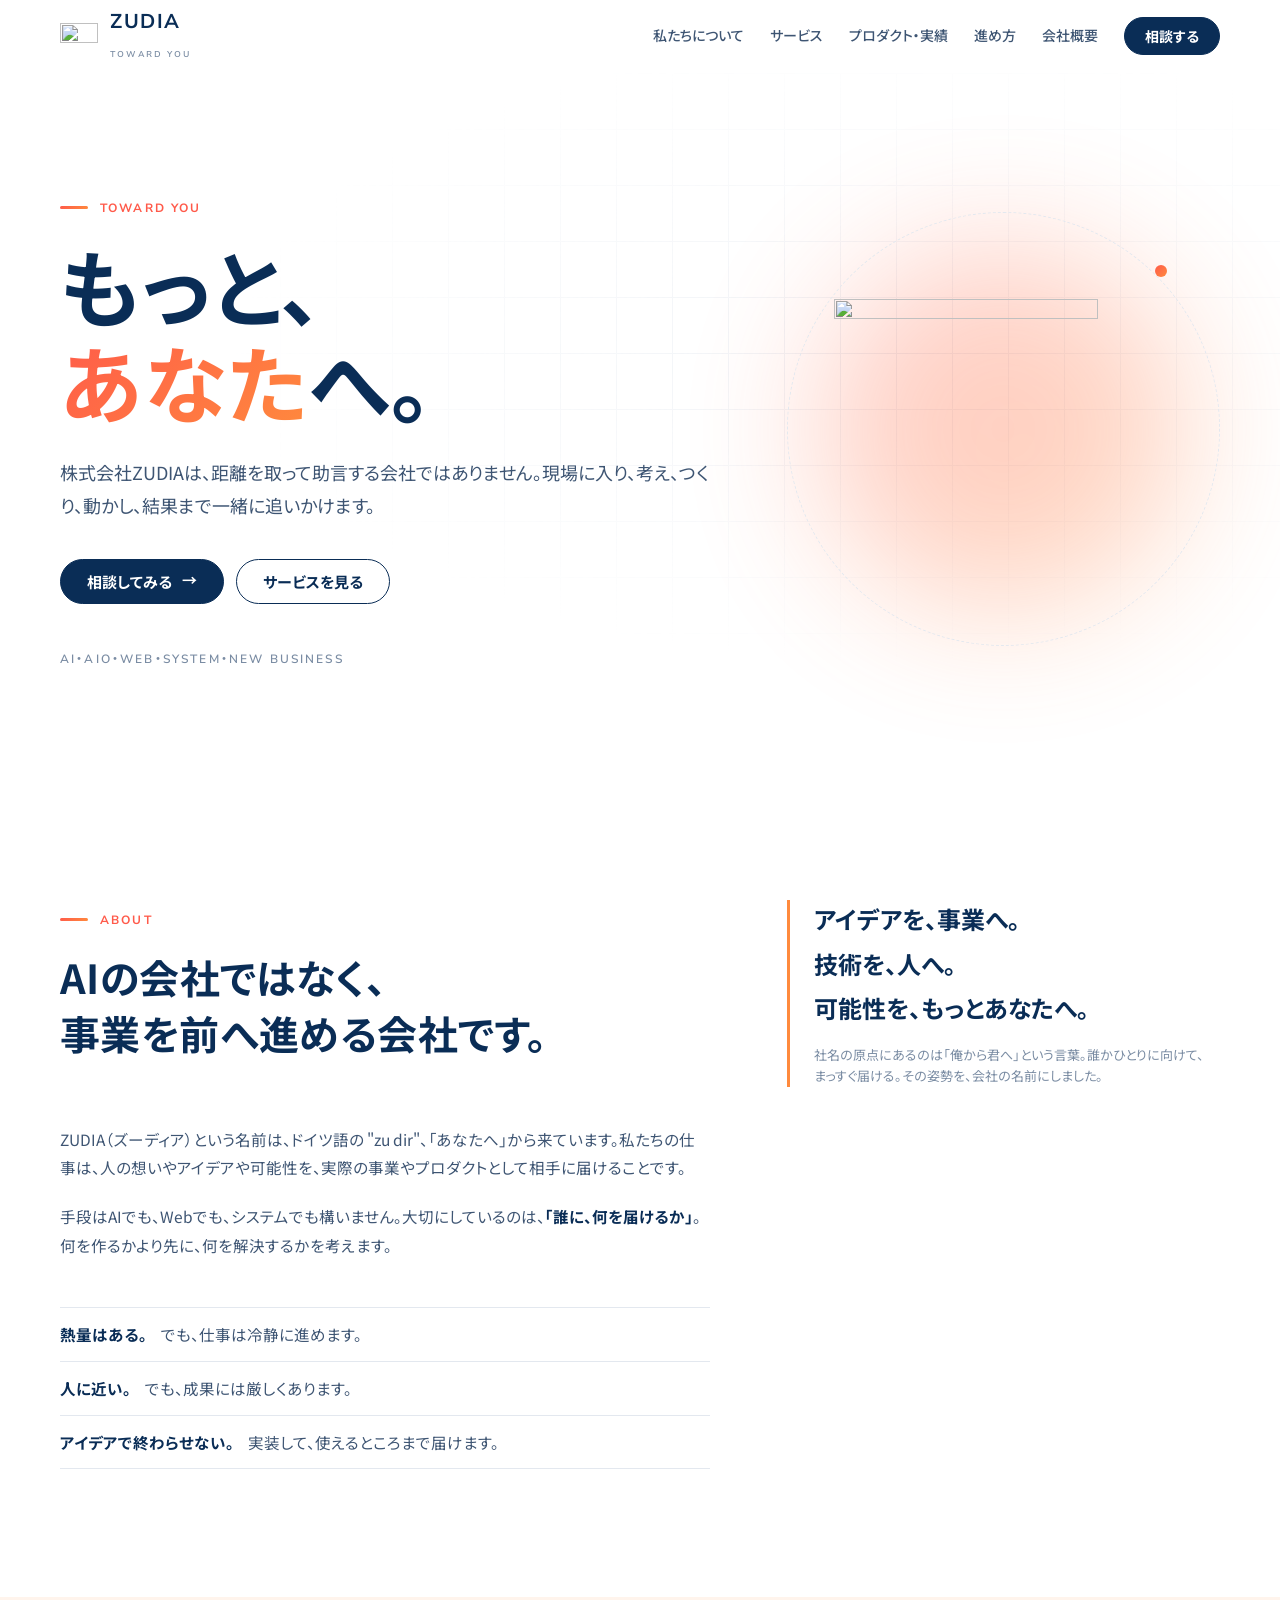
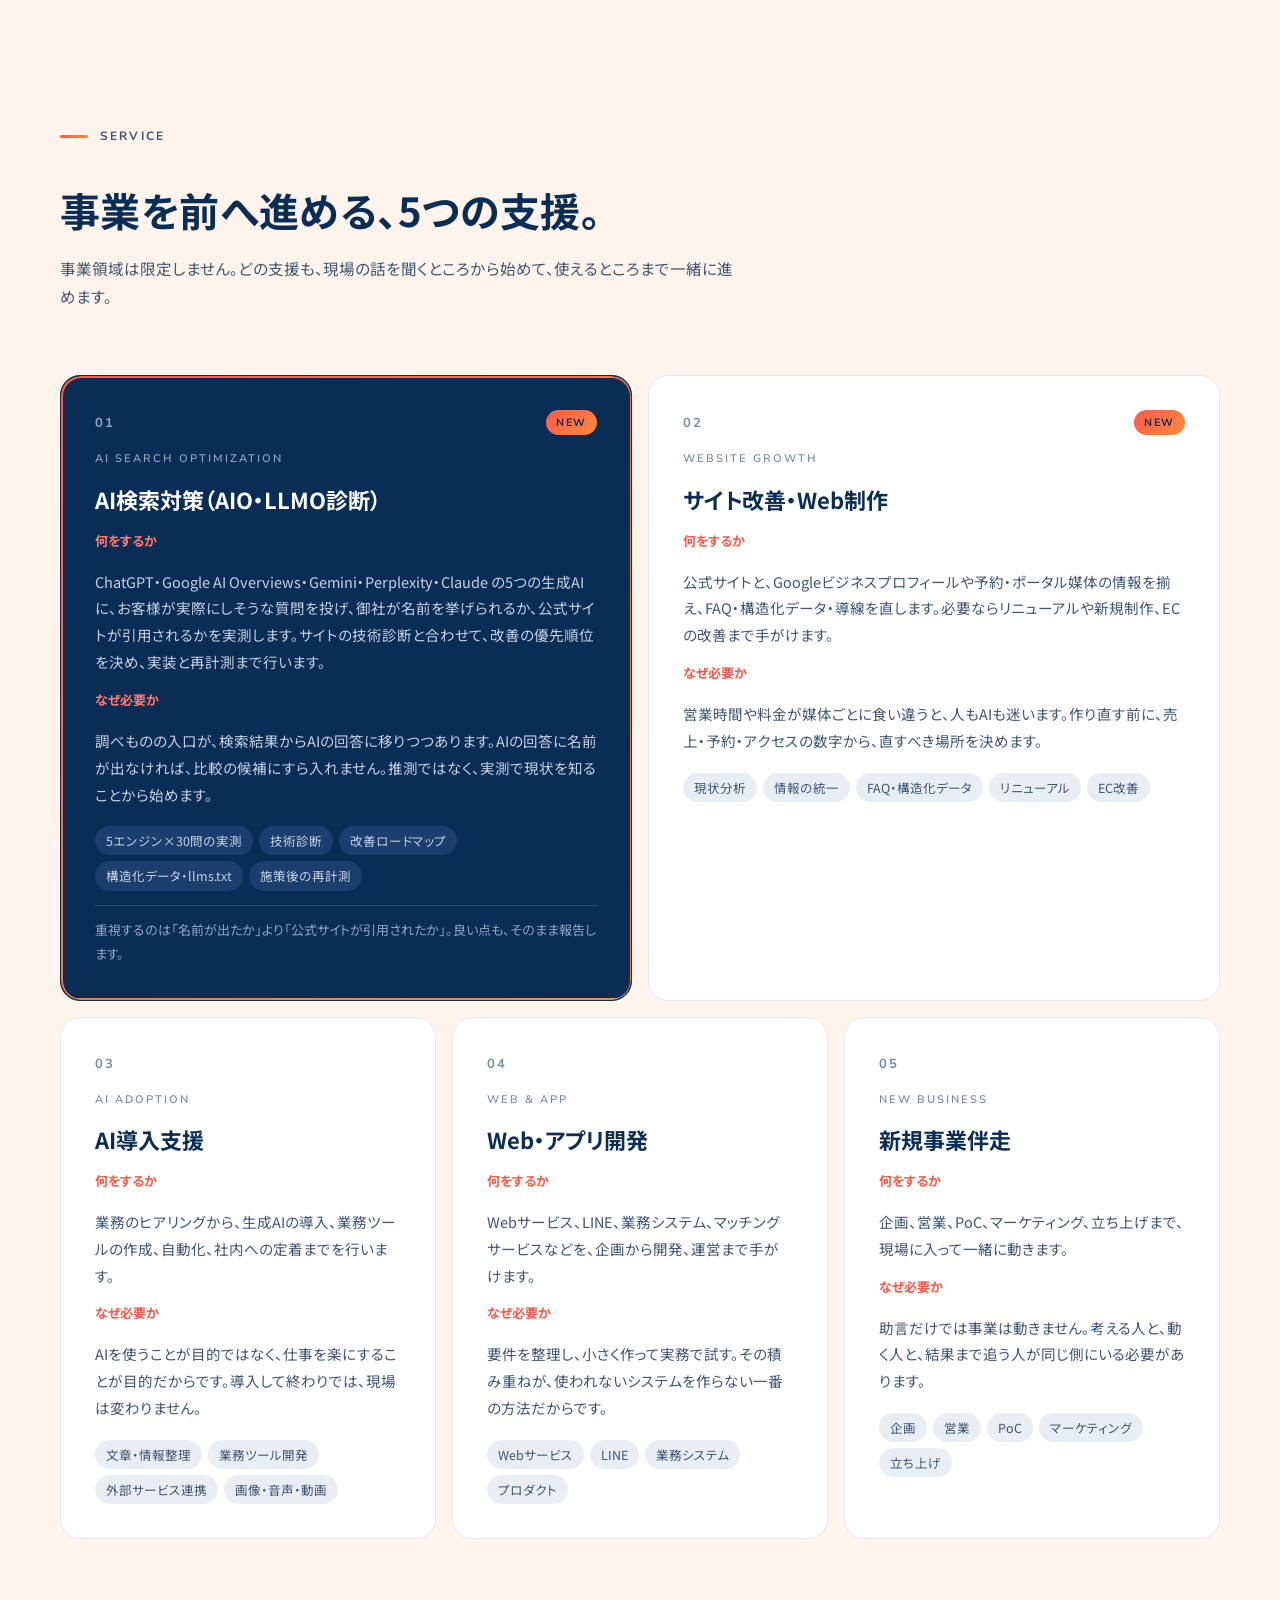
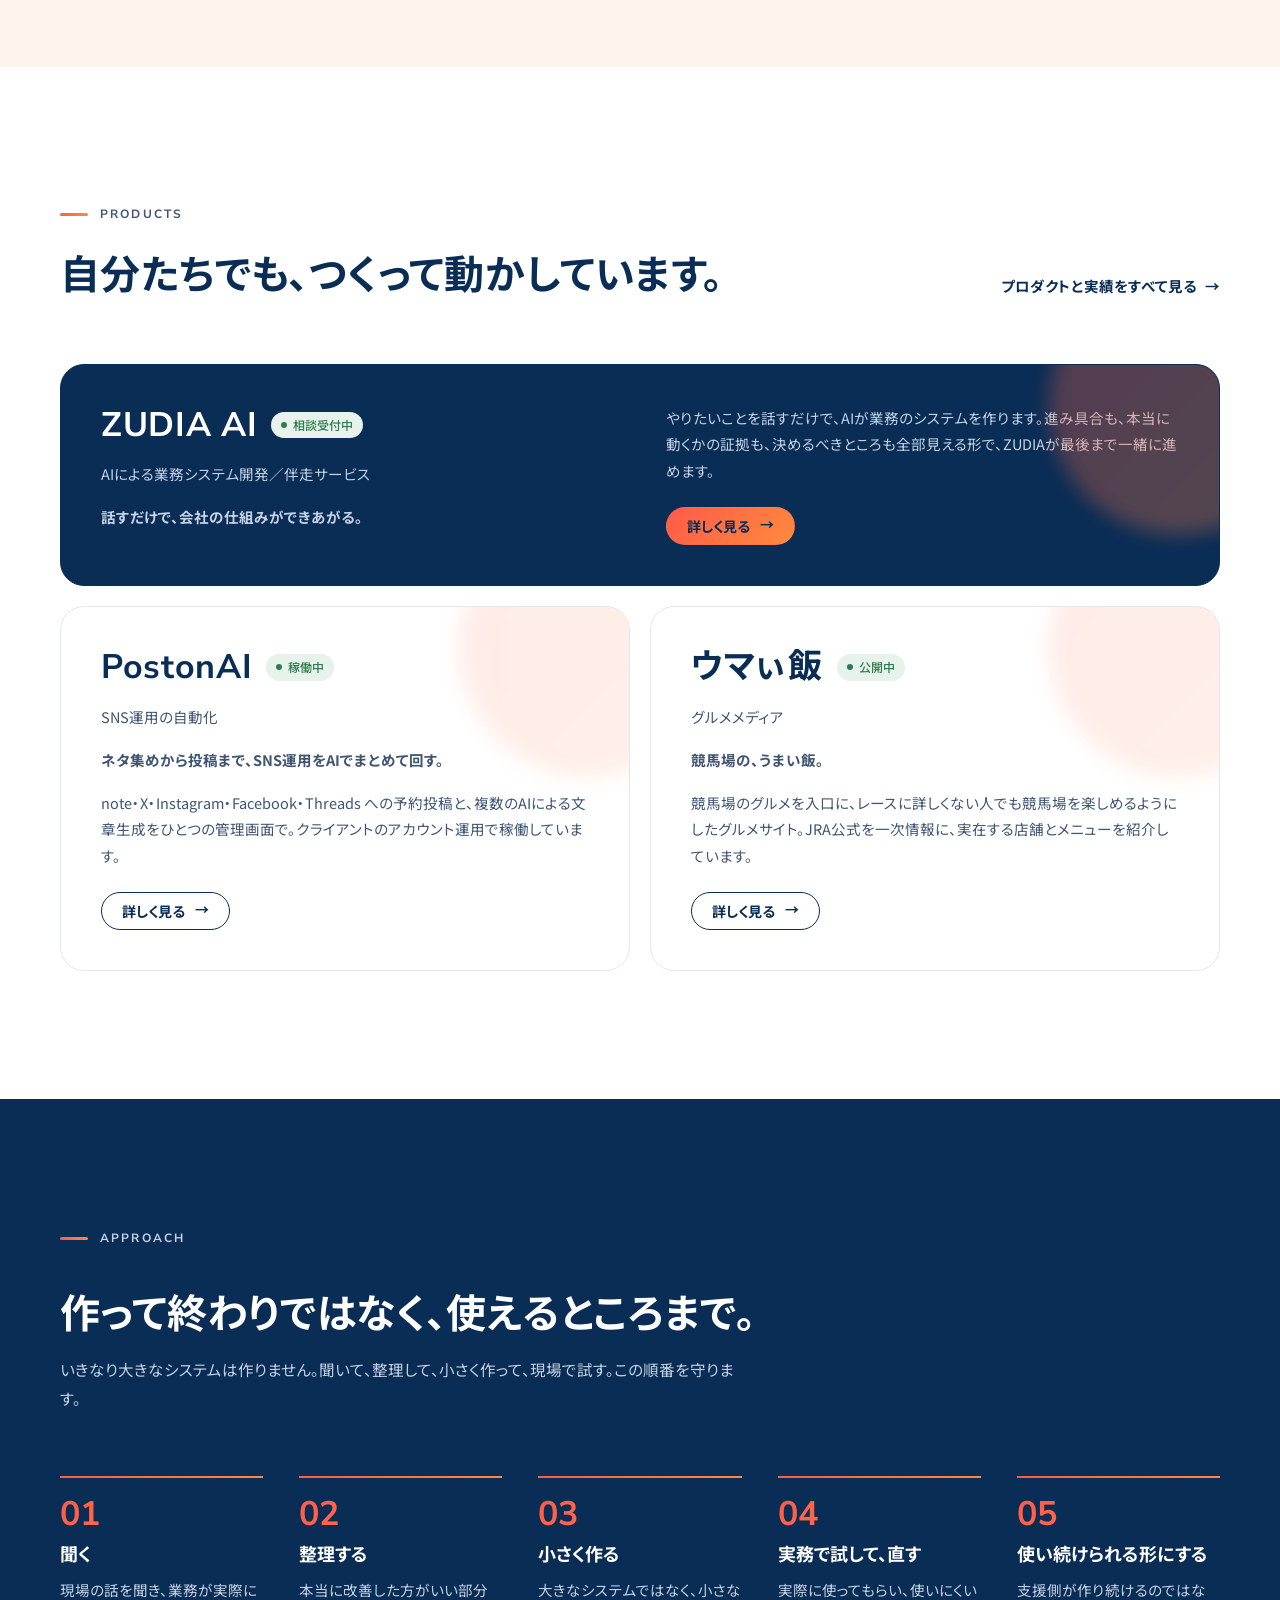
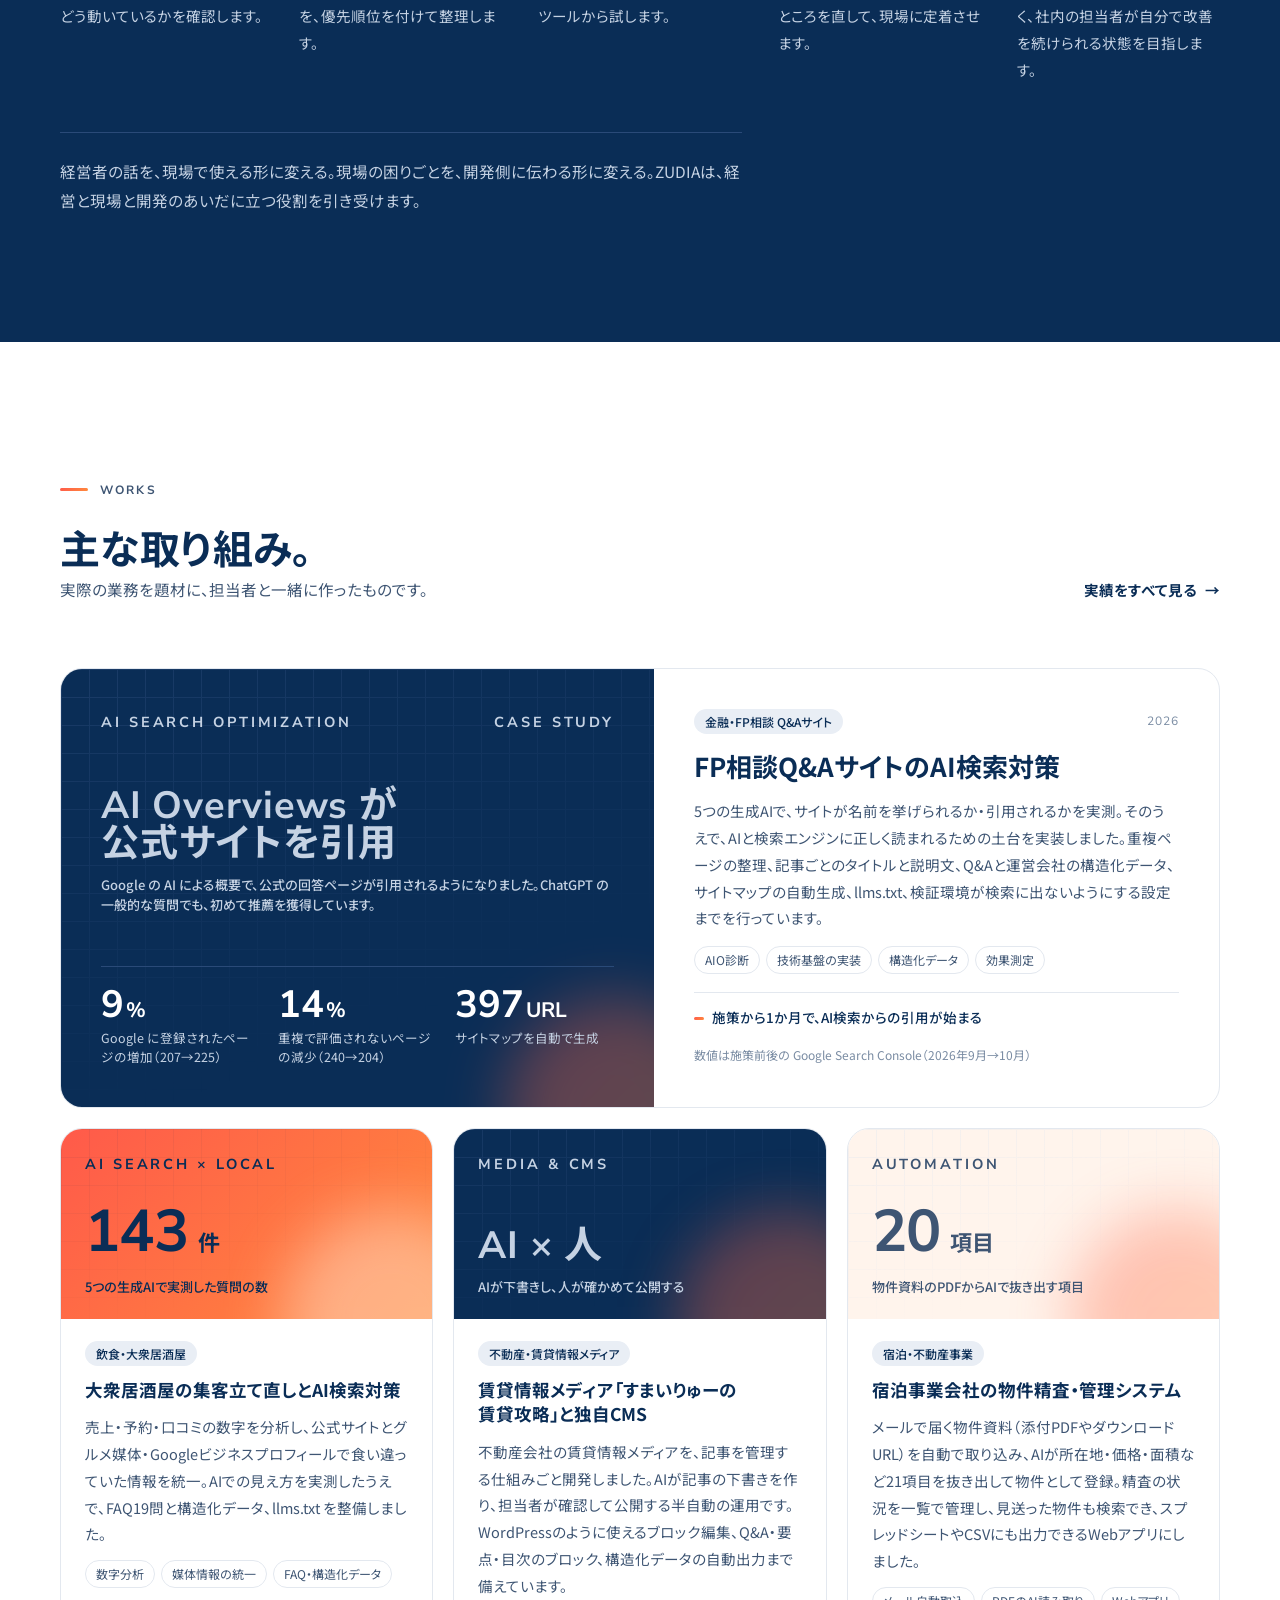
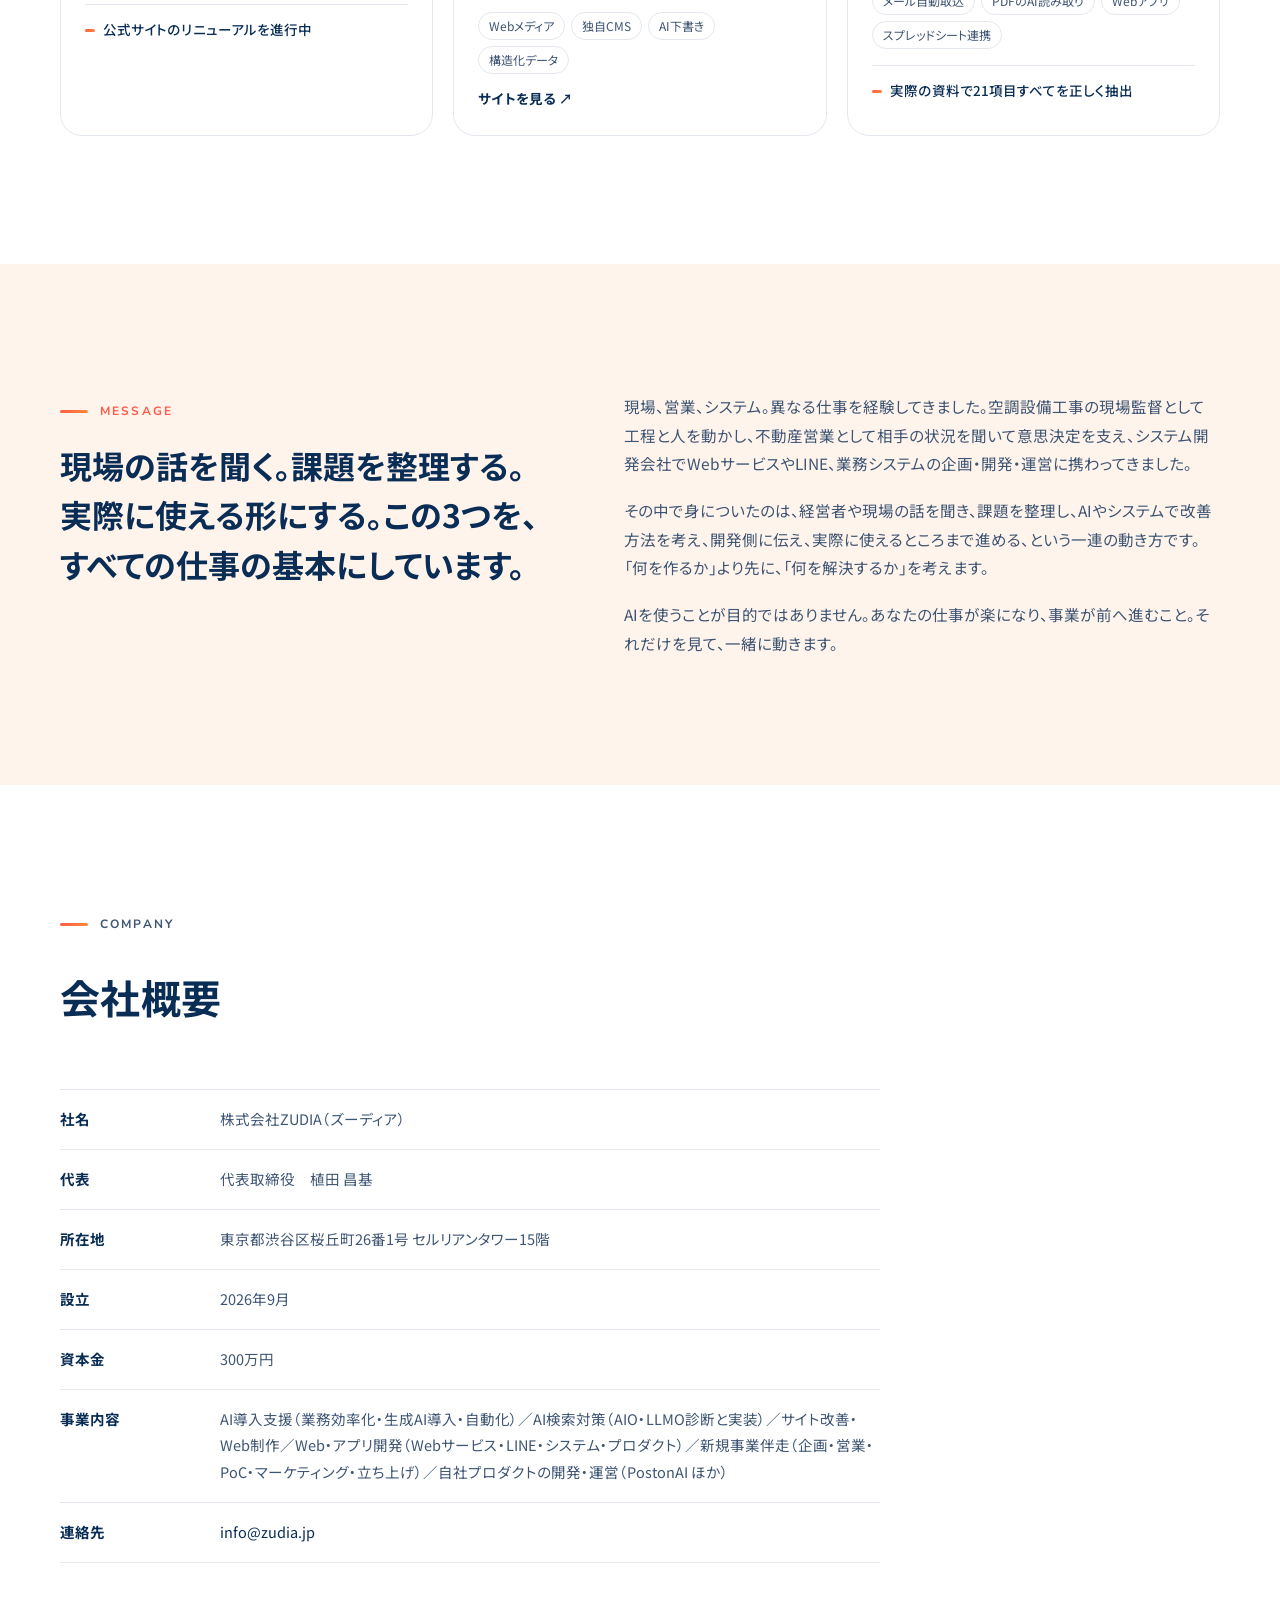
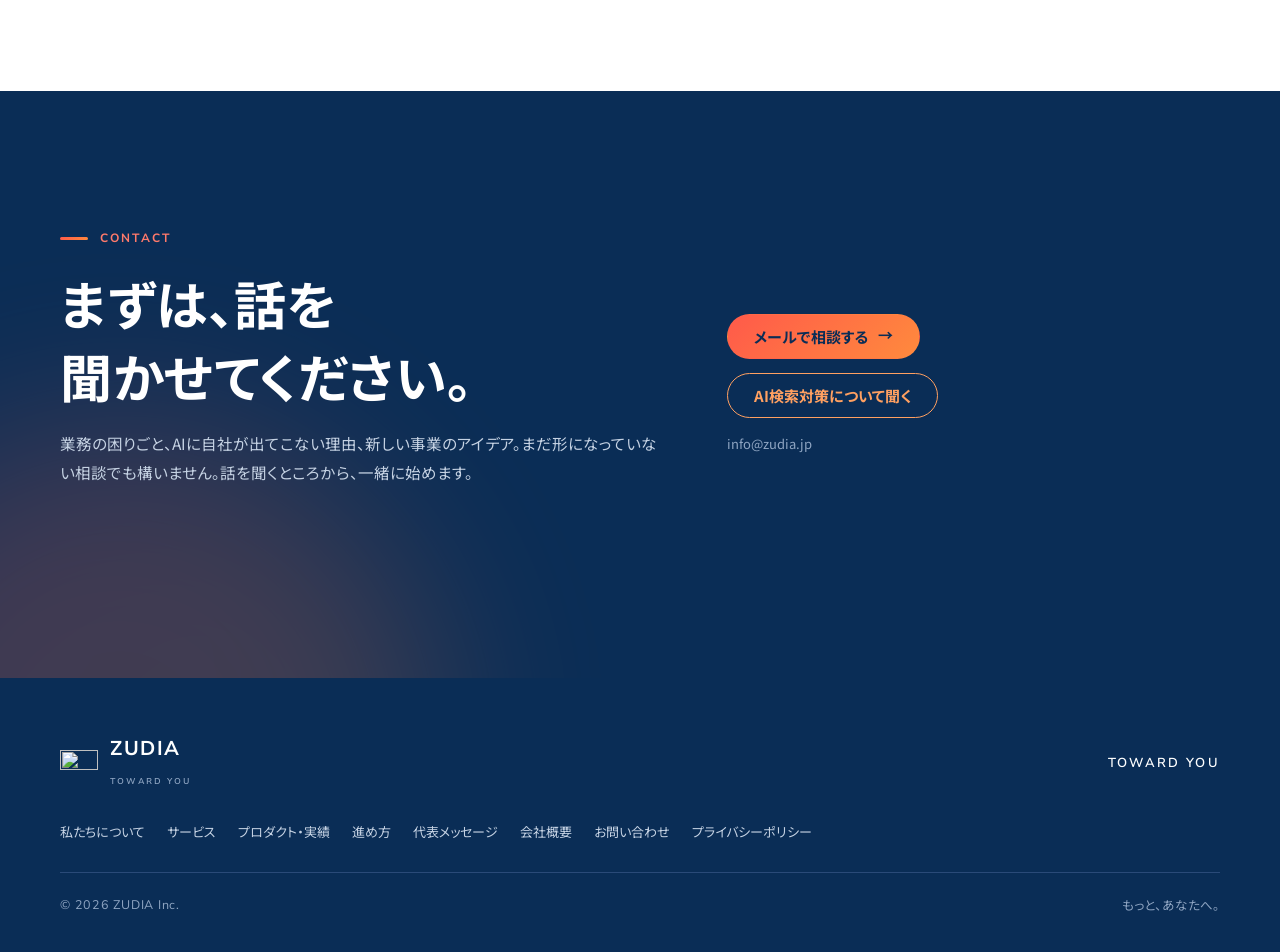
==== commit 2ee385f3: "トップの流れる英字帯を削除 Co-Authored-By: Claude Opus 5.5 <noreply@anthropic.com>" ====
--- a/index.html
+++ b/index.html
@@ -111,14 +111,6 @@
     </div>
   </section>
 
-  <!-- キーワードの帯。同じリストを2回並べて継ぎ目なく流す（2回目は読み上げない） -->
-  <div class="marquee" aria-hidden="true">
-    <div class="marquee-track">
-      <ul><li>AI Adoption</li><li>AI Search Optimization</li><li>Website Growth</li><li>Web &amp; App</li><li>New Business</li><li>Toward You</li></ul>
-      <ul><li>AI Adoption</li><li>AI Search Optimization</li><li>Website Growth</li><li>Web &amp; App</li><li>New Business</li><li>Toward You</li></ul>
-    </div>
-  </div>
-
   <!-- 私たちについて -->
   <section class="section" id="about">
     <div class="wrap">
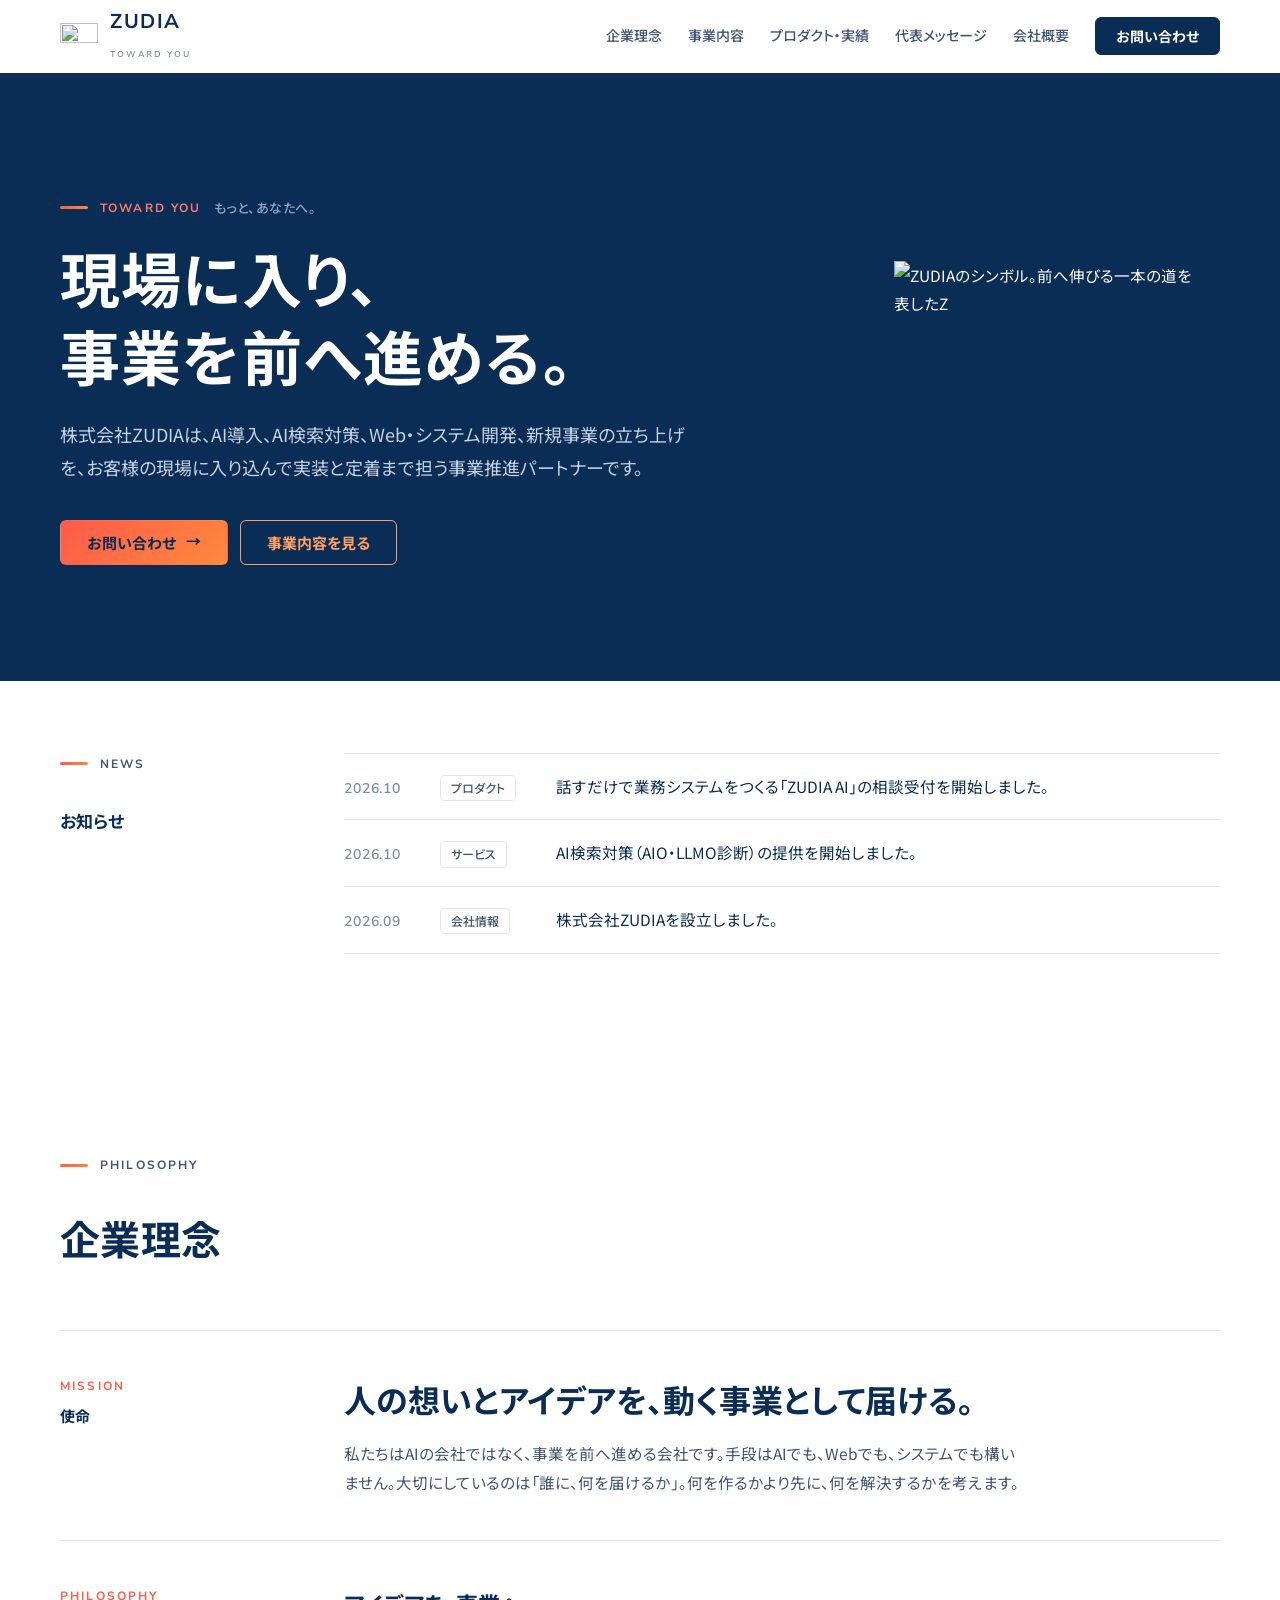
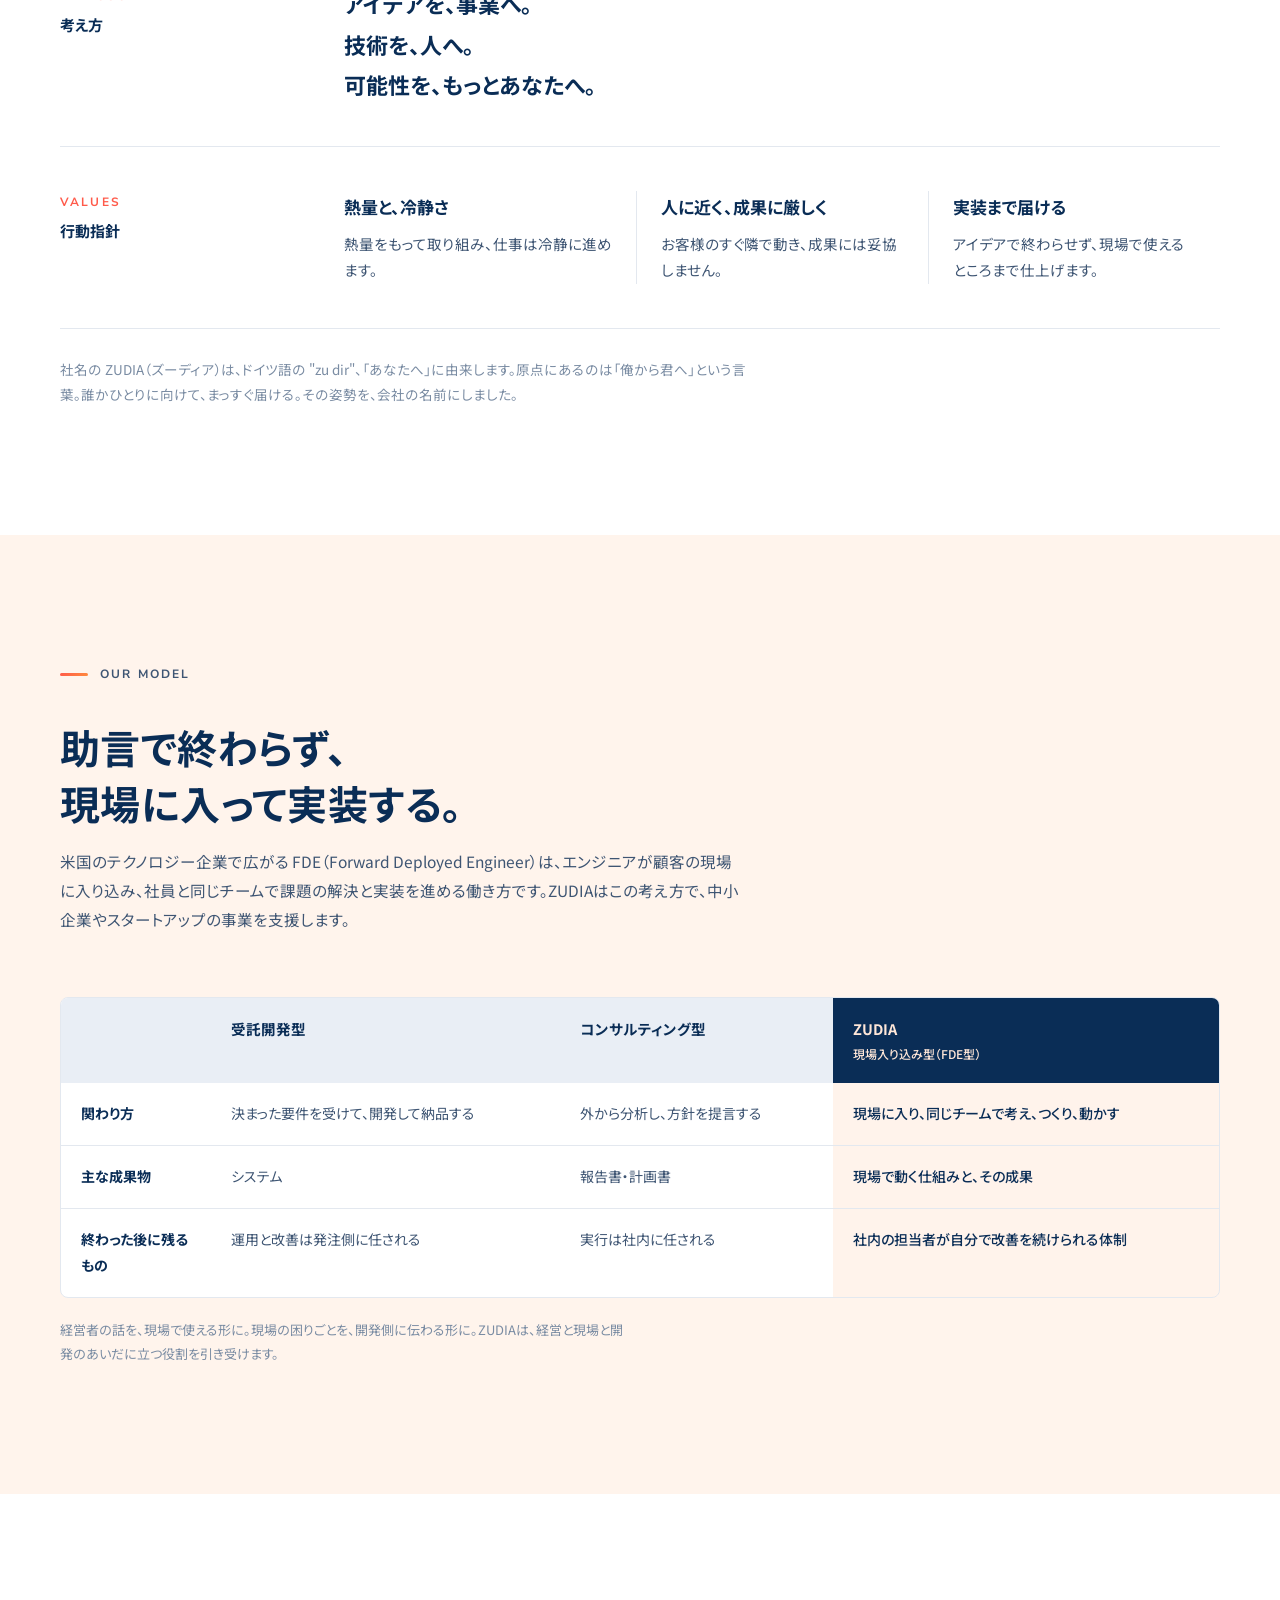
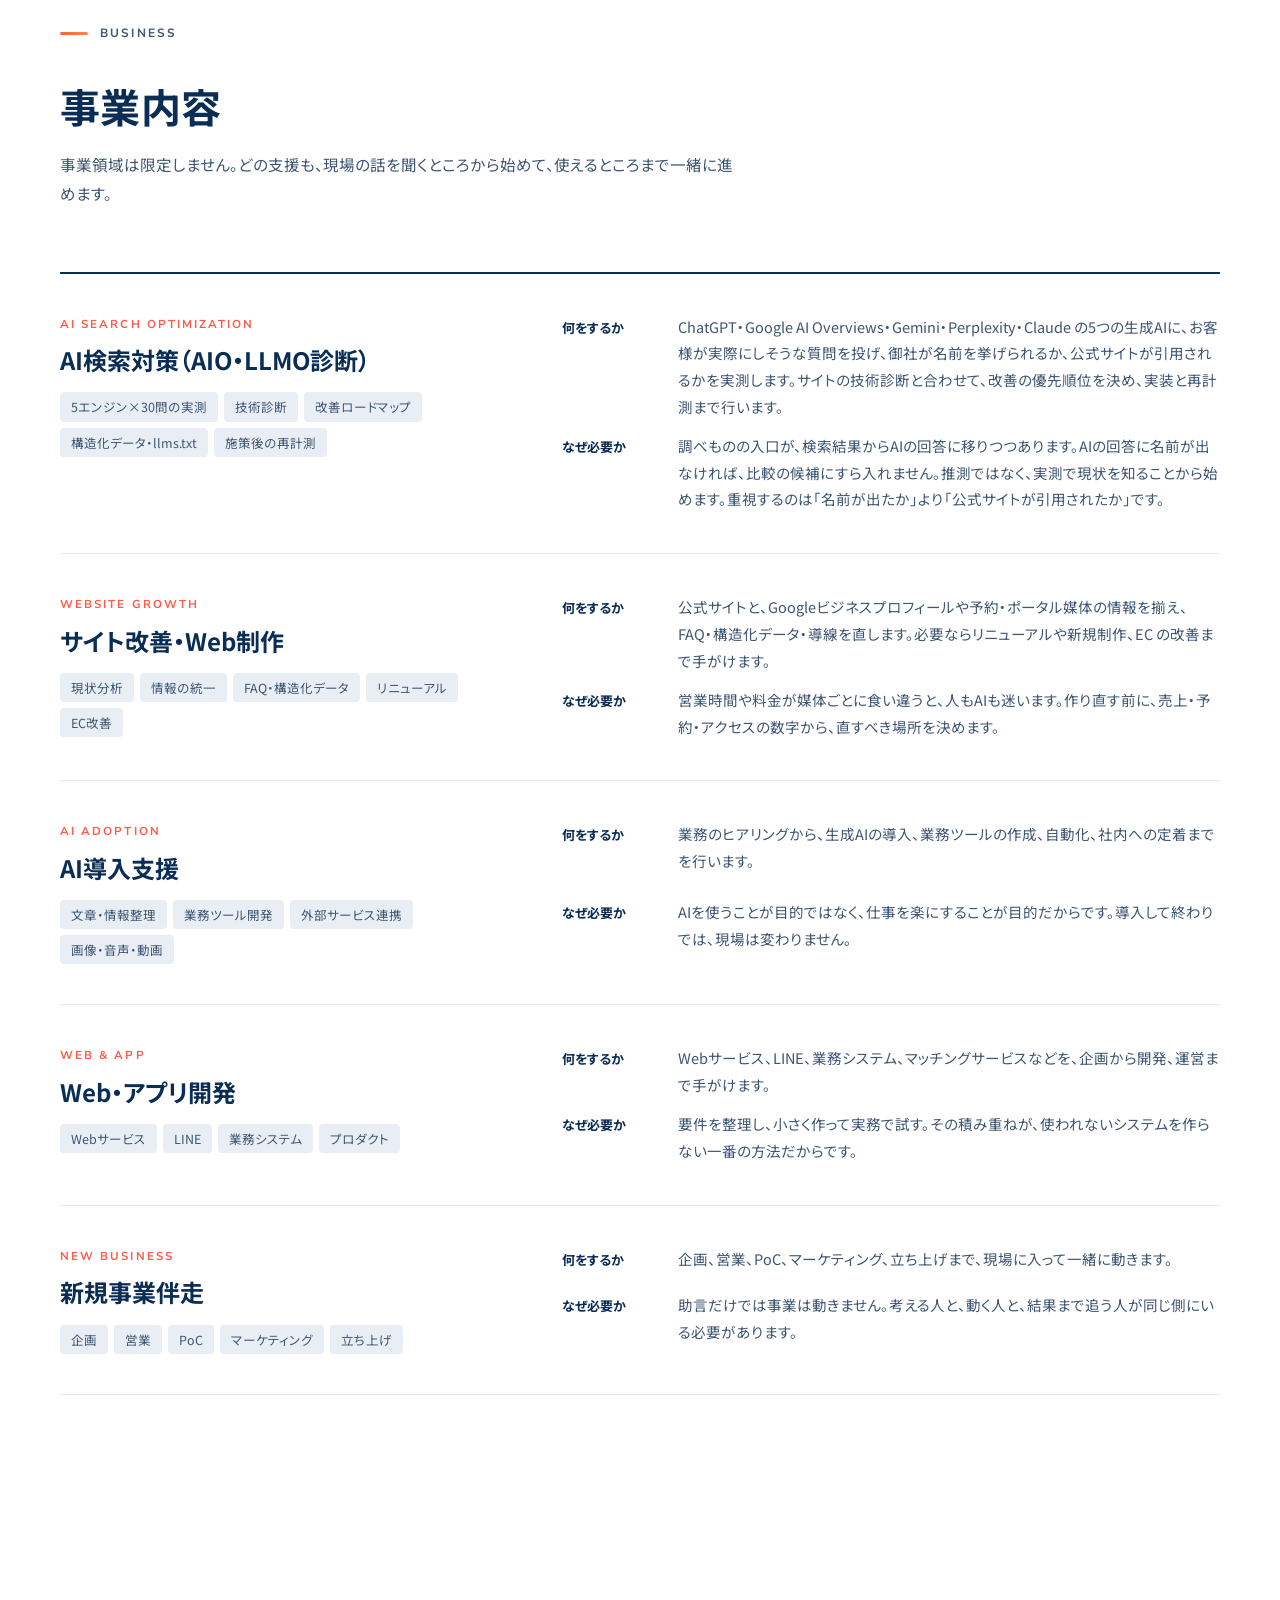
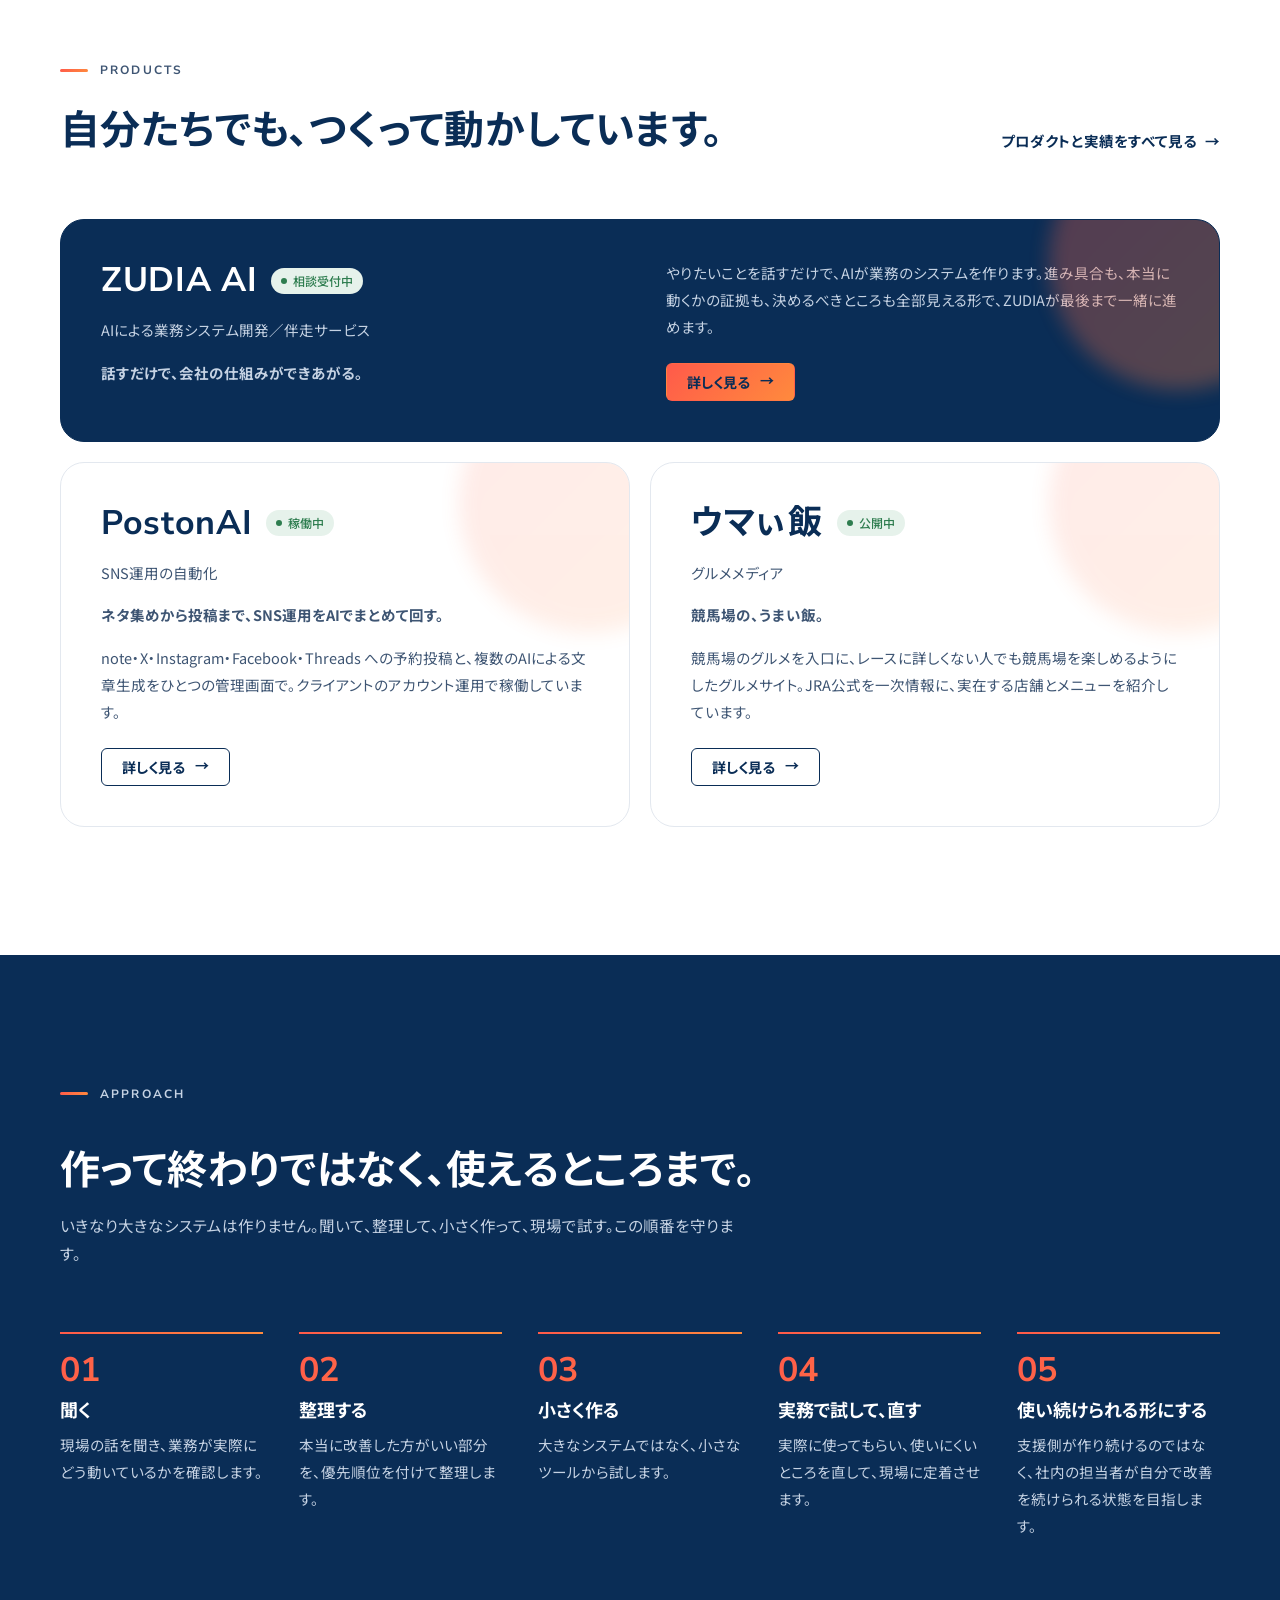
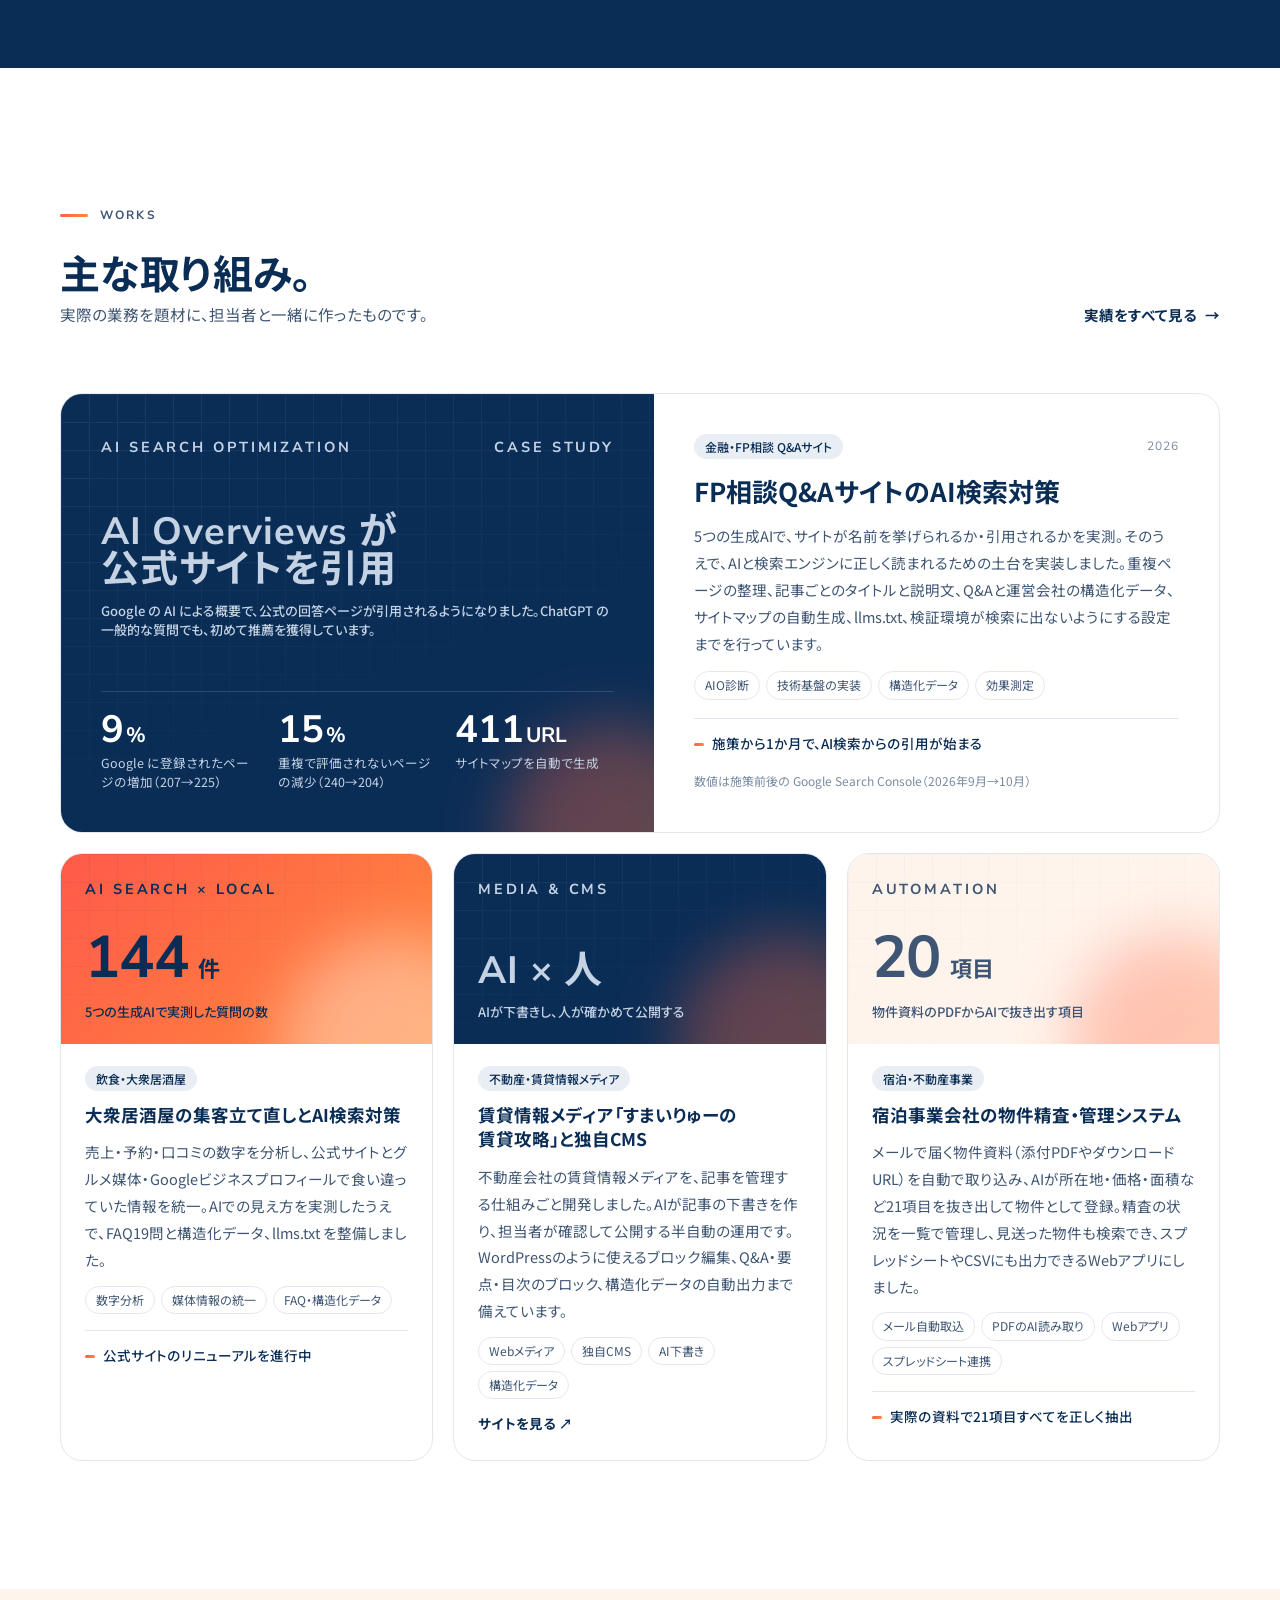
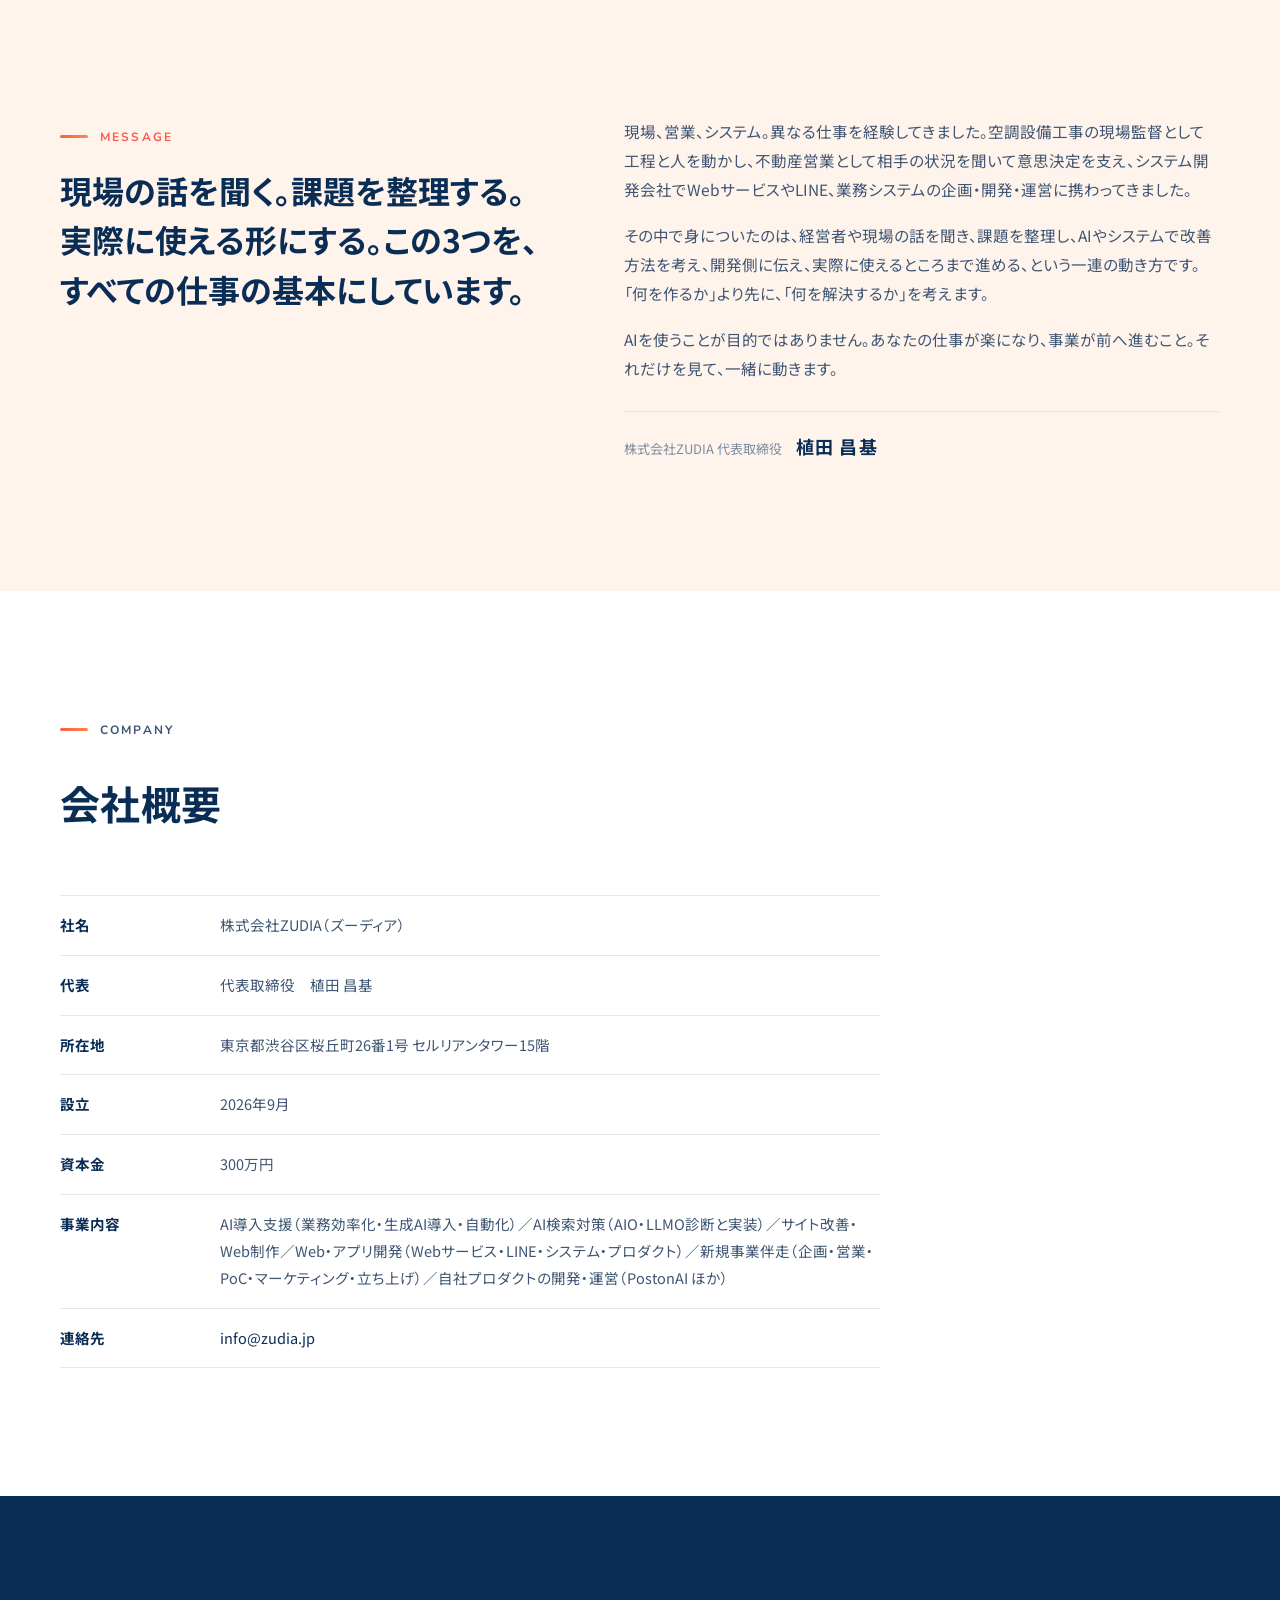
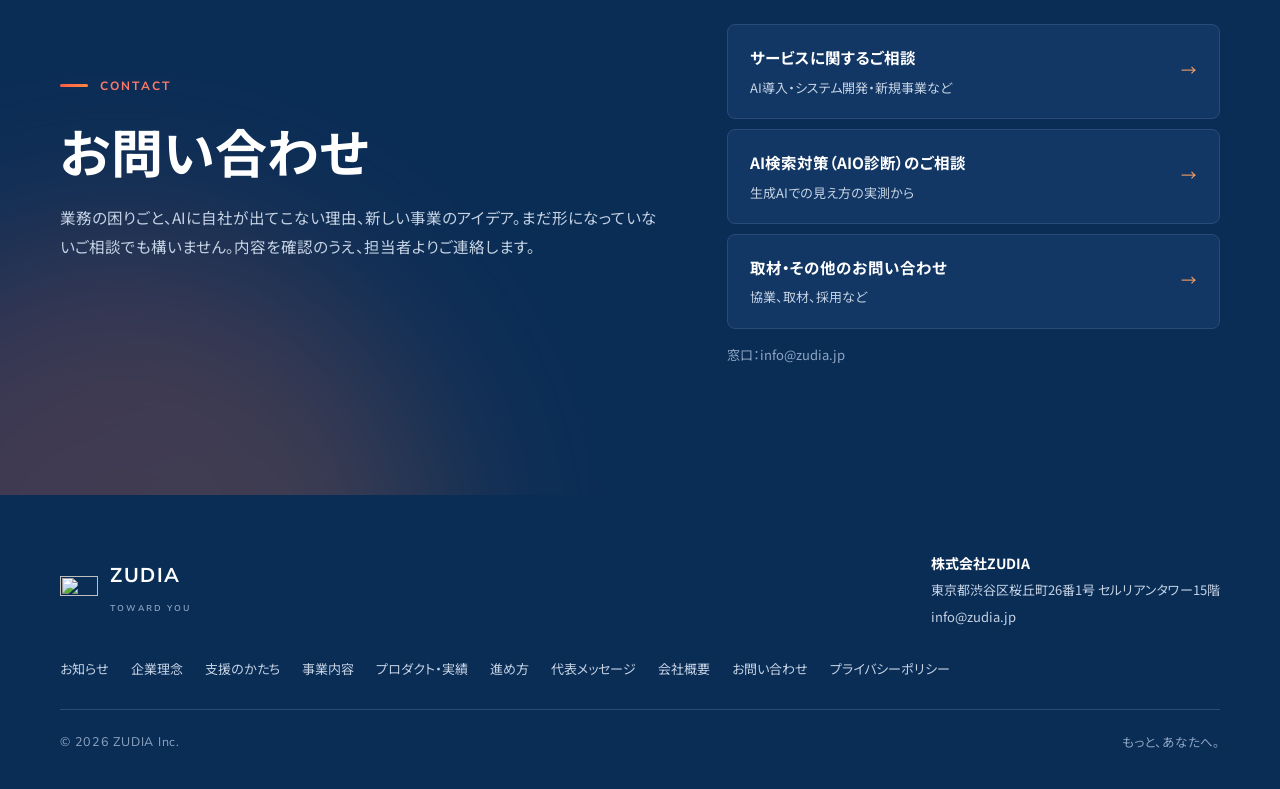
==== commit 54b6d02a: "トップをコーポレート版に刷新、ZUDIA AI と PostonAI の LP を公開 - ヒーローを事業の一文に、お知らせ・企業理念・支援のかたち（FDE型の比較表）を追加 - 事業内容を行レイアウ" ====
--- a/index.html
+++ b/index.html
@@ -67,22 +67,24 @@
       </span>
     </a>
     <nav class="nav" aria-label="サイト内">
-      <a href="#about">私たちについて</a>
-      <a href="#service">サービス</a>
+      <a href="#about">企業理念</a>
+      <a href="#service">事業内容</a>
       <a href="products.html">プロダクト・実績</a>
-      <a href="#approach">進め方</a>
+      <a href="#message">代表メッセージ</a>
       <a href="#company">会社概要</a>
-      <a class="btn btn-primary" href="#contact">相談する</a>
+      <a class="btn btn-primary" href="#contact">お問い合わせ</a>
     </nav>
     <details class="menu">
       <summary>MENU</summary>
       <div class="menu-list">
-        <a href="#about">私たちについて</a>
-        <a href="#service">サービス</a>
+        <a href="#news">お知らせ</a>
+        <a href="#about">企業理念</a>
+        <a href="#model">支援のかたち</a>
+        <a href="#service">事業内容</a>
         <a href="products.html">プロダクト・実績</a>
-        <a href="#approach">進め方</a>
+        <a href="#message">代表メッセージ</a>
         <a href="#company">会社概要</a>
-        <a href="#contact">相談する</a>
+        <a href="#contact">お問い合わせ</a>
       </div>
     </details>
   </div>
@@ -90,137 +92,203 @@
 
 <main id="top">
 
-  <!-- ヒーロー：ブランドの芯をそのまま置く -->
-  <section class="hero">
+  <!-- ヒーロー：何の会社かを一文で言い切る（Navy 地） -->
+  <section class="corp-hero on-navy">
     <div class="wrap">
       <div>
-        <p class="eyebrow">Toward You</p>
-        <h1><span class="line" style="--d:.05s">もっと、</span><span class="line" style="--d:.2s"><span class="grad-text">あなた</span>へ。</span></h1>
-        <p class="hero-sub lead reveal" style="--d:.35s">株式会社ZUDIAは、距離を取って助言する会社ではありません。現場に入り、考え、つくり、動かし、結果まで一緒に追いかけます。</p>
-        <div class="hero-actions reveal" style="--d:.45s">
-          <a class="btn btn-primary" href="#contact">相談してみる <span class="arrow">→</span></a>
-          <a class="btn btn-ghost" href="#service">サービスを見る</a>
-        </div>
-        <p class="hero-en reveal" style="--d:.55s">AI・AIO・Web・System・New Business</p>
-      </div>
-      <div class="hero-visual" aria-hidden="true">
-        <span class="glow"></span>
-        <span class="orbit"></span>
-        <img src="assets/zudia-symbol.png" alt="" width="412" height="319">
-      </div>
-    </div>
-  </section>
-
-  <!-- 私たちについて -->
+        <p class="eyebrow">Toward You <span class="label-ja">もっと、あなたへ。</span></p>
+        <h1>現場に入り、<br>事業を前へ進める。</h1>
+        <p class="lead">株式会社ZUDIAは、AI導入、AI検索対策、Web・システム開発、新規事業の立ち上げを、お客様の現場に入り込んで実装と定着まで担う事業推進パートナーです。</p>
+        <div class="hero-actions">
+          <a class="btn btn-primary" href="#contact">お問い合わせ <span class="arrow">→</span></a>
+          <a class="btn btn-ghost" href="#service">事業内容を見る</a>
+        </div>
+      </div>
+      <div class="hero-mark">
+        <img src="assets/zudia-symbol.png" alt="ZUDIAのシンボル。前へ伸びる一本の道を表したZ" width="412" height="319">
+      </div>
+    </div>
+  </section>
+
+  <!-- お知らせ。新しいものを上に足す -->
+  <section class="section news-sec" id="news" aria-labelledby="news-title">
+    <div class="wrap">
+      <div class="section-head">
+        <p class="eyebrow">News</p>
+        <h2 class="h3" id="news-title">お知らせ</h2>
+      </div>
+      <ul class="news">
+        <li><time datetime="2026-10">2026.10</time><span class="cat">プロダクト</span><a href="products.html#zudia-ai">話すだけで業務システムをつくる「ZUDIA AI」の相談受付を開始しました。</a></li>
+        <li><time datetime="2026-10">2026.10</time><span class="cat">サービス</span><a href="#aio">AI検索対策（AIO・LLMO診断）の提供を開始しました。</a></li>
+        <li><time datetime="2026-09">2026.09</time><span class="cat">会社情報</span><a href="#company">株式会社ZUDIAを設立しました。</a></li>
+      </ul>
+    </div>
+  </section>
+
+  <!-- 企業理念（アンカーは他ページからのリンクのため #about のまま） -->
   <section class="section" id="about">
     <div class="wrap">
-      <div class="about-grid">
-        <div class="reveal">
-          <p class="eyebrow">About</p>
-          <div class="section-head">
-            <h2 class="h2">AIの会社ではなく、<br>事業を前へ進める会社です。</h2>
-          </div>
-          <div class="about-body">
-            <p>ZUDIA（ズーディア）という名前は、ドイツ語の "zu dir"、「あなたへ」から来ています。私たちの仕事は、人の想いやアイデアや可能性を、実際の事業やプロダクトとして相手に届けることです。</p>
-            <p>手段はAIでも、Webでも、システムでも構いません。大切にしているのは、<strong>「誰に、何を届けるか」</strong>。何を作るかより先に、何を解決するかを考えます。</p>
-            <ul class="stance" aria-label="ZUDIAの姿勢">
-              <li><b>熱量はある。</b><span>でも、仕事は冷静に進めます。</span></li>
-              <li><b>人に近い。</b><span>でも、成果には厳しくあります。</span></li>
-              <li><b>アイデアで終わらせない。</b><span>実装して、使えるところまで届けます。</span></li>
-            </ul>
-          </div>
-        </div>
-        <div class="reveal" style="--d:.15s">
-          <ul class="philosophy" aria-label="ZUDIAの考え">
+      <div class="section-head reveal">
+        <p class="eyebrow">Philosophy</p>
+        <h2 class="h2">企業理念</h2>
+      </div>
+      <div class="creed reveal">
+        <div class="creed-row">
+          <p class="creed-label"><span class="en">Mission</span><span class="ja">使命</span></p>
+          <div>
+            <p class="creed-statement">人の想いとアイデアを、動く事業として届ける。</p>
+            <p class="creed-sub">私たちはAIの会社ではなく、事業を前へ進める会社です。手段はAIでも、Webでも、システムでも構いません。大切にしているのは「誰に、何を届けるか」。何を作るかより先に、何を解決するかを考えます。</p>
+          </div>
+        </div>
+        <div class="creed-row">
+          <p class="creed-label"><span class="en">Philosophy</span><span class="ja">考え方</span></p>
+          <ul class="creed-lines">
             <li>アイデアを、事業へ。</li>
             <li>技術を、人へ。</li>
             <li>可能性を、もっとあなたへ。</li>
-            <li class="origin">社名の原点にあるのは「俺から君へ」という言葉。誰かひとりに向けて、まっすぐ届ける。その姿勢を、会社の名前にしました。</li>
           </ul>
         </div>
-      </div>
+        <div class="creed-row">
+          <p class="creed-label"><span class="en">Values</span><span class="ja">行動指針</span></p>
+          <ul class="values">
+            <li><b>熱量と、冷静さ</b><span>熱量をもって取り組み、仕事は冷静に進めます。</span></li>
+            <li><b>人に近く、成果に厳しく</b><span>お客様のすぐ隣で動き、成果には妥協しません。</span></li>
+            <li><b>実装まで届ける</b><span>アイデアで終わらせず、現場で使えるところまで仕上げます。</span></li>
+          </ul>
+        </div>
+      </div>
+      <p class="creed-origin reveal">社名の ZUDIA（ズーディア）は、ドイツ語の "zu dir"、「あなたへ」に由来します。原点にあるのは「俺から君へ」という言葉。誰かひとりに向けて、まっすぐ届ける。その姿勢を、会社の名前にしました。</p>
+    </div>
+  </section>
+
+  <!-- 支援のかたち：FDE型を、よくある2つの型と比べて説明する -->
+  <section class="section tint" id="model">
+    <div class="wrap">
+      <div class="section-head reveal">
+        <p class="eyebrow">Our Model</p>
+        <h2 class="h2">助言で終わらず、<br>現場に入って実装する。</h2>
+        <p>米国のテクノロジー企業で広がる FDE（Forward Deployed Engineer）は、エンジニアが顧客の現場に入り込み、社員と同じチームで課題の解決と実装を進める働き方です。ZUDIAはこの考え方で、中小企業やスタートアップの事業を支援します。</p>
+      </div>
+      <div class="compare-wrap reveal">
+        <table class="compare">
+          <caption class="sr-only">支援の型の比較</caption>
+          <thead>
+            <tr>
+              <th scope="col"><span class="sr-only">比べる項目</span></th>
+              <th scope="col">受託開発型</th>
+              <th scope="col">コンサルティング型</th>
+              <th scope="col" class="is-us">ZUDIA<small>現場入り込み型（FDE型）</small></th>
+            </tr>
+          </thead>
+          <tbody>
+            <tr>
+              <th scope="row">関わり方</th>
+              <td>決まった要件を受けて、開発して納品する</td>
+              <td>外から分析し、方針を提言する</td>
+              <td class="is-us">現場に入り、同じチームで考え、つくり、動かす</td>
+            </tr>
+            <tr>
+              <th scope="row">主な成果物</th>
+              <td>システム</td>
+              <td>報告書・計画書</td>
+              <td class="is-us">現場で動く仕組みと、その成果</td>
+            </tr>
+            <tr>
+              <th scope="row">終わった後に残るもの</th>
+              <td>運用と改善は発注側に任される</td>
+              <td>実行は社内に任される</td>
+              <td class="is-us">社内の担当者が自分で改善を続けられる体制</td>
+            </tr>
+          </tbody>
+        </table>
+      </div>
+      <p class="model-note reveal">経営者の話を、現場で使える形に。現場の困りごとを、開発側に伝わる形に。ZUDIAは、経営と現場と開発のあいだに立つ役割を引き受けます。</p>
     </div>
   </section>
 
   <!-- サービス：何をするか／なぜ必要か を対で書く -->
-  <section class="section tint" id="service">
+  <section class="section" id="service">
     <div class="wrap">
       <div class="section-head reveal">
-        <p class="eyebrow">Service</p>
-        <h2 class="h2">事業を前へ進める、5つの支援。</h2>
+        <p class="eyebrow">Business</p>
+        <h2 class="h2">事業内容</h2>
         <p>事業領域は限定しません。どの支援も、現場の話を聞くところから始めて、使えるところまで一緒に進めます。</p>
       </div>
-      <div class="services" data-stagger>
-        <article class="service reveal is-wide is-feature on-navy" id="aio">
-          <div class="service-top"><span class="no"></span><span class="new">NEW</span></div>
-          <p class="en">AI Search Optimization</p>
-          <h3 class="h3">AI検索対策（AIO・LLMO診断）</h3>
+      <div class="svc-list">
+        <article class="svc-row reveal" id="aio">
+          <div class="svc-name">
+            <p class="en">AI Search Optimization</p>
+            <h3 class="h3">AI検索対策（AIO・LLMO診断）</h3>
+            <ul class="tags" aria-label="成果物">
+              <li>5エンジン×30問の実測</li><li>技術診断</li><li>改善ロードマップ</li><li>構造化データ・llms.txt</li><li>施策後の再計測</li>
+            </ul>
+          </div>
           <dl>
             <dt>何をするか</dt>
             <dd>ChatGPT・Google AI Overviews・Gemini・Perplexity・Claude の5つの生成AIに、お客様が実際にしそうな質問を投げ、御社が名前を挙げられるか、公式サイトが引用されるかを実測します。サイトの技術診断と合わせて、改善の優先順位を決め、実装と再計測まで行います。</dd>
             <dt>なぜ必要か</dt>
-            <dd>調べものの入口が、検索結果からAIの回答に移りつつあります。AIの回答に名前が出なければ、比較の候補にすら入れません。推測ではなく、実測で現状を知ることから始めます。</dd>
+            <dd>調べものの入口が、検索結果からAIの回答に移りつつあります。AIの回答に名前が出なければ、比較の候補にすら入れません。推測ではなく、実測で現状を知ることから始めます。重視するのは「名前が出たか」より「公式サイトが引用されたか」です。</dd>
           </dl>
-          <ul class="tags" aria-label="成果物">
-            <li>5エンジン×30問の実測</li><li>技術診断</li><li>改善ロードマップ</li><li>構造化データ・llms.txt</li><li>施策後の再計測</li>
-          </ul>
-          <p class="feature-note">重視するのは「名前が出たか」より「公式サイトが引用されたか」。良い点も、そのまま報告します。</p>
-        </article>
-        <article class="service reveal is-wide" id="site">
-          <div class="service-top"><span class="no"></span><span class="new">NEW</span></div>
-          <p class="en">Website Growth</p>
-          <h3 class="h3">サイト改善・Web制作</h3>
+        </article>
+        <article class="svc-row reveal" id="site">
+          <div class="svc-name">
+            <p class="en">Website Growth</p>
+            <h3 class="h3">サイト改善・Web制作</h3>
+            <ul class="tags" aria-label="対応領域">
+              <li>現状分析</li><li>情報の統一</li><li>FAQ・構造化データ</li><li>リニューアル</li><li>EC改善</li>
+            </ul>
+          </div>
           <dl>
             <dt>何をするか</dt>
             <dd>公式サイトと、Googleビジネスプロフィールや予約・ポータル媒体の情報を揃え、FAQ・構造化データ・導線を直します。必要ならリニューアルや新規制作、EC の改善まで手がけます。</dd>
             <dt>なぜ必要か</dt>
             <dd>営業時間や料金が媒体ごとに食い違うと、人もAIも迷います。作り直す前に、売上・予約・アクセスの数字から、直すべき場所を決めます。</dd>
           </dl>
-          <ul class="tags" aria-label="対応領域">
-            <li>現状分析</li><li>情報の統一</li><li>FAQ・構造化データ</li><li>リニューアル</li><li>EC改善</li>
-          </ul>
-        </article>
-        <article class="service reveal">
-          <div class="service-top"><span class="no"></span></div>
-          <p class="en">AI Adoption</p>
-          <h3 class="h3">AI導入支援</h3>
+        </article>
+        <article class="svc-row reveal" id="ai-adoption">
+          <div class="svc-name">
+            <p class="en">AI Adoption</p>
+            <h3 class="h3">AI導入支援</h3>
+            <ul class="tags" aria-label="対応領域">
+              <li>文章・情報整理</li><li>業務ツール開発</li><li>外部サービス連携</li><li>画像・音声・動画</li>
+            </ul>
+          </div>
           <dl>
             <dt>何をするか</dt>
             <dd>業務のヒアリングから、生成AIの導入、業務ツールの作成、自動化、社内への定着までを行います。</dd>
             <dt>なぜ必要か</dt>
             <dd>AIを使うことが目的ではなく、仕事を楽にすることが目的だからです。導入して終わりでは、現場は変わりません。</dd>
           </dl>
-          <ul class="tags" aria-label="対応領域">
-            <li>文章・情報整理</li><li>業務ツール開発</li><li>外部サービス連携</li><li>画像・音声・動画</li>
-          </ul>
-        </article>
-        <article class="service reveal">
-          <div class="service-top"><span class="no"></span></div>
-          <p class="en">Web &amp; App</p>
-          <h3 class="h3">Web・アプリ開発</h3>
+        </article>
+        <article class="svc-row reveal" id="development">
+          <div class="svc-name">
+            <p class="en">Web &amp; App</p>
+            <h3 class="h3">Web・アプリ開発</h3>
+            <ul class="tags" aria-label="対応領域">
+              <li>Webサービス</li><li>LINE</li><li>業務システム</li><li>プロダクト</li>
+            </ul>
+          </div>
           <dl>
             <dt>何をするか</dt>
             <dd>Webサービス、LINE、業務システム、マッチングサービスなどを、企画から開発、運営まで手がけます。</dd>
             <dt>なぜ必要か</dt>
             <dd>要件を整理し、小さく作って実務で試す。その積み重ねが、使われないシステムを作らない一番の方法だからです。</dd>
           </dl>
-          <ul class="tags" aria-label="対応領域">
-            <li>Webサービス</li><li>LINE</li><li>業務システム</li><li>プロダクト</li>
-          </ul>
-        </article>
-        <article class="service reveal">
-          <div class="service-top"><span class="no"></span></div>
-          <p class="en">New Business</p>
-          <h3 class="h3">新規事業伴走</h3>
+        </article>
+        <article class="svc-row reveal" id="new-business">
+          <div class="svc-name">
+            <p class="en">New Business</p>
+            <h3 class="h3">新規事業伴走</h3>
+            <ul class="tags" aria-label="対応領域">
+              <li>企画</li><li>営業</li><li>PoC</li><li>マーケティング</li><li>立ち上げ</li>
+            </ul>
+          </div>
           <dl>
             <dt>何をするか</dt>
             <dd>企画、営業、PoC、マーケティング、立ち上げまで、現場に入って一緒に動きます。</dd>
             <dt>なぜ必要か</dt>
             <dd>助言だけでは事業は動きません。考える人と、動く人と、結果まで追う人が同じ側にいる必要があります。</dd>
           </dl>
-          <ul class="tags" aria-label="対応領域">
-            <li>企画</li><li>営業</li><li>PoC</li><li>マーケティング</li><li>立ち上げ</li>
-          </ul>
         </article>
       </div>
     </div>
@@ -245,7 +313,7 @@
           </div>
           <div class="product-intro">
             <p>やりたいことを話すだけで、AIが業務のシステムを作ります。進み具合も、本当に動くかの証拠も、決めるべきところも全部見える形で、ZUDIAが最後まで一緒に進めます。</p>
-            <div class="product-actions"><a class="btn btn-primary" href="products.html#zudia-ai">詳しく見る <span class="arrow">→</span></a></div>
+            <div class="product-actions"><a class="btn btn-primary" href="ai/">詳しく見る <span class="arrow">→</span></a></div>
           </div>
         </article>
         <article class="product reveal">
@@ -253,7 +321,7 @@
           <p class="product-cat">SNS運用の自動化</p>
           <p class="product-lead">ネタ集めから投稿まで、SNS運用をAIでまとめて回す。</p>
           <p>note・X・Instagram・Facebook・Threads への予約投稿と、複数のAIによる文章生成をひとつの管理画面で。クライアントのアカウント運用で稼働しています。</p>
-          <div class="product-actions"><a class="btn btn-ghost" href="products.html#postonai">詳しく見る <span class="arrow">→</span></a></div>
+          <div class="product-actions"><a class="btn btn-ghost" href="poston/">詳しく見る <span class="arrow">→</span></a></div>
         </article>
         <article class="product reveal">
           <div class="product-head"><h3 class="product-name">ウマぃ飯</h3><span class="status is-live">公開中</span></div>
@@ -296,7 +364,6 @@
           <p>支援側が作り続けるのではなく、社内の担当者が自分で改善を続けられる状態を目指します。</p>
         </li>
       </ol>
-      <p class="steps-note reveal">経営者の話を、現場で使える形に変える。現場の困りごとを、開発側に伝わる形に変える。ZUDIAは、経営と現場と開発のあいだに立つ役割を引き受けます。</p>
     </div>
   </section>
 
@@ -386,6 +453,7 @@
           <p>現場、営業、システム。異なる仕事を経験してきました。空調設備工事の現場監督として工程と人を動かし、不動産営業として相手の状況を聞いて意思決定を支え、システム開発会社でWebサービスやLINE、業務システムの企画・開発・運営に携わってきました。</p>
           <p>その中で身についたのは、経営者や現場の話を聞き、課題を整理し、AIやシステムで改善方法を考え、開発側に伝え、実際に使えるところまで進める、という一連の動き方です。「何を作るか」より先に、「何を解決するか」を考えます。</p>
           <p>AIを使うことが目的ではありません。あなたの仕事が楽になり、事業が前へ進むこと。それだけを見て、一緒に動きます。</p>
+          <p class="message-sign"><span class="role">株式会社ZUDIA 代表取締役</span><span class="name">植田 昌基</span></p>
         </div>
       </div>
     </div>
@@ -425,14 +493,17 @@
       <div class="reveal">
         <p class="eyebrow">Contact</p>
         <div class="section-head">
-          <h2 class="h2">まずは、話を<br>聞かせてください。</h2>
-          <p>業務の困りごと、AIに自社が出てこない理由、新しい事業のアイデア。まだ形になっていない相談でも構いません。話を聞くところから、一緒に始めます。</p>
-        </div>
-      </div>
-      <div class="contact-actions reveal" style="--d:.15s">
-        <a class="btn btn-primary" href="mailto:info@zudia.jp?subject=ZUDIAへの相談">メールで相談する <span class="arrow">→</span></a>
-        <a class="btn btn-ghost" href="mailto:info@zudia.jp?subject=AI検索対策（AIO診断）の相談">AI検索対策について聞く</a>
-        <p class="note">info@zudia.jp</p>
+          <h2 class="h2">お問い合わせ</h2>
+          <p>業務の困りごと、AIに自社が出てこない理由、新しい事業のアイデア。まだ形になっていないご相談でも構いません。内容を確認のうえ、担当者よりご連絡します。</p>
+        </div>
+      </div>
+      <div class="reveal" style="--d:.15s">
+        <div class="contact-routes">
+          <a href="mailto:info@zudia.jp?subject=【ご相談】ZUDIAのサービスについて"><b>サービスに関するご相談</b><small>AI導入・システム開発・新規事業など</small><span class="arrow">→</span></a>
+          <a href="mailto:info@zudia.jp?subject=【ご相談】AI検索対策（AIO診断）について"><b>AI検索対策（AIO診断）のご相談</b><small>生成AIでの見え方の実測から</small><span class="arrow">→</span></a>
+          <a href="mailto:info@zudia.jp?subject=【お問い合わせ】取材・その他"><b>取材・その他のお問い合わせ</b><small>協業、取材、採用など</small><span class="arrow">→</span></a>
+        </div>
+        <p class="note">窓口：info@zudia.jp</p>
       </div>
     </div>
   </section>
@@ -449,11 +520,13 @@
           <span class="brand-tag">TOWARD YOU</span>
         </span>
       </a>
-      <p class="footer-message">Toward You</p>
+      <p class="footer-company"><b>株式会社ZUDIA</b><span>東京都渋谷区桜丘町26番1号 セルリアンタワー15階</span><span>info@zudia.jp</span></p>
     </div>
     <nav class="footer-nav" aria-label="フッター">
-      <a href="#about">私たちについて</a>
-      <a href="#service">サービス</a>
+      <a href="#news">お知らせ</a>
+      <a href="#about">企業理念</a>
+      <a href="#model">支援のかたち</a>
+      <a href="#service">事業内容</a>
       <a href="products.html">プロダクト・実績</a>
       <a href="#approach">進め方</a>
       <a href="#message">代表メッセージ</a>
--- a/css/style.css
+++ b/css/style.css
@@ -137,7 +137,7 @@
 /* ボタン */
 .btn {
   display: inline-flex; align-items: center; gap: 10px;
-  padding: 14px 26px; border-radius: 999px;
+  padding: 14px 26px; border-radius: 6px;
   font-family: var(--font-heading); font-weight: 700; font-size: 15px; line-height: 1;
   border: 1.5px solid var(--accent);
   transition: transform .2s ease, background-color .2s ease, color .2s ease, box-shadow .2s ease;
@@ -201,7 +201,7 @@
   .menu summary {
     list-style: none; cursor: pointer;
     font-family: var(--font-display); font-weight: 700; font-size: 12px; letter-spacing: .18em;
-    padding: 10px 16px; border: 1.5px solid var(--accent); border-radius: 999px; color: var(--accent);
+    padding: 10px 16px; border: 1.5px solid var(--accent); border-radius: 6px; color: var(--accent);
   }
   .menu summary::-webkit-details-marker { display: none; }
   .menu[open] summary { background: var(--accent); color: var(--ground); }
@@ -514,3 +514,115 @@
 .policy li + li { margin-top: 8px; }
 .policy a { color: var(--accent); text-decoration: underline; text-underline-offset: .2em; }
 .policy .policy-date { margin-top: 48px; }
+
+/* =========================================================
+   コーポレート版トップ（2026-10-26）
+   index.html だけが使うクラス。色は上の tokens のみ。
+   ========================================================= */
+
+/* ヒーロー：Navy 地。何の会社かを一文で言い切る */
+.corp-hero { padding-block: clamp(64px, 9vw, 120px); overflow: hidden; isolation: isolate; position: relative; background: var(--ground); color: var(--ink); }
+.corp-hero .wrap { display: grid; grid-template-columns: minmax(0, 1.35fr) minmax(0, .65fr); gap: clamp(32px, 6vw, 80px); align-items: center; }
+.corp-hero h1 { font-size: clamp(34px, 5.2vw, 60px); line-height: 1.3; letter-spacing: .02em; }
+.corp-hero .lead { margin-top: 24px; max-width: 36em; }
+.corp-hero .hero-actions { margin-top: 36px; }
+.hero-mark { justify-self: center; width: min(100%, 300px); }
+.hero-mark img { width: 100%; }
+@media (max-width: 860px) {
+  .corp-hero .wrap { grid-template-columns: 1fr; }
+  .hero-mark { order: -1; width: min(40%, 150px); justify-self: start; }
+}
+
+/* 英字 eyebrow の横に置く和文ラベル */
+.label-ja { font-family: var(--font-heading); font-weight: 500; font-size: 13px; letter-spacing: .04em; text-transform: none; color: var(--ink-faint); }
+
+/* お知らせ */
+.section.news-sec { padding-block: clamp(48px, 6vw, 72px); }
+.news-sec .wrap { display: grid; grid-template-columns: 220px minmax(0, 1fr); gap: 24px clamp(32px, 5vw, 72px); align-items: start; }
+.news-sec .section-head { margin-bottom: 0; }
+.news { border-top: 1px solid var(--line); }
+.news li { display: grid; grid-template-columns: 76px 96px minmax(0, 1fr); gap: 8px 20px; align-items: baseline; padding: 18px 0; border-bottom: 1px solid var(--line); }
+.news time { font-family: var(--font-display); font-weight: 600; font-size: 14px; letter-spacing: .06em; color: var(--ink-faint); }
+.news .cat { justify-self: start; font-size: 12px; font-weight: 500; padding: 1px 10px; border: 1px solid var(--line); border-radius: 4px; color: var(--ink-soft); }
+.news a { color: var(--ink); }
+@media (max-width: 760px) {
+  .news-sec .wrap { grid-template-columns: 1fr; }
+  .news li { grid-template-columns: auto auto minmax(0, 1fr); }
+  .news li > :last-child { grid-column: 1 / -1; }
+}
+
+/* 企業理念：左にラベル、右に本文の行 */
+.creed { border-top: 1px solid var(--line); }
+.creed-row { display: grid; grid-template-columns: 220px minmax(0, 1fr); gap: 16px clamp(32px, 5vw, 72px); padding-block: clamp(28px, 4vw, 44px); border-bottom: 1px solid var(--line); }
+.creed-label { display: grid; gap: 4px; align-content: start; }
+.creed-label .en { font-family: var(--font-display); font-weight: 700; font-size: 12px; letter-spacing: .18em; text-transform: uppercase; color: var(--hot); }
+.creed-label .ja { font-family: var(--font-heading); font-weight: 700; font-size: 15px; }
+.creed-statement { font-family: var(--font-heading); font-weight: 700; font-size: clamp(22px, 2.8vw, 32px); line-height: 1.55; word-break: auto-phrase; }
+.creed-sub { margin-top: 14px; color: var(--ink-soft); }
+.creed-lines { display: grid; gap: 4px; }
+.creed-lines li { font-family: var(--font-heading); font-weight: 700; font-size: clamp(18px, 2vw, 22px); line-height: 1.65; }
+.values { display: grid; grid-template-columns: repeat(3, minmax(0, 1fr)); }
+.values li { display: grid; gap: 8px; align-content: start; padding-right: 24px; }
+.values li + li { padding-left: 24px; border-left: 1px solid var(--line); }
+.values b { font-family: var(--font-heading); font-weight: 700; font-size: 17px; }
+.values span { color: var(--ink-soft); font-size: 14.5px; }
+.creed-origin { margin-top: 28px; font-size: 13.5px; color: var(--ink-faint); max-width: 52em; }
+@media (max-width: 860px) {
+  .creed-row { grid-template-columns: 1fr; }
+  .values { grid-template-columns: 1fr; gap: 16px; }
+  .values li, .values li + li { padding: 0; border-left: 0; }
+  .values li + li { padding-top: 16px; border-top: 1px solid var(--line); }
+}
+
+/* 支援のかたち：比較表（表だけ横スクロール可） */
+.compare-wrap { overflow-x: auto; border: 1px solid var(--line); border-radius: 8px; background: var(--surface); }
+.compare { width: 100%; min-width: 720px; border-collapse: collapse; font-size: 14px; }
+.compare th, .compare td { padding: 18px 20px; text-align: left; vertical-align: top; border-bottom: 1px solid var(--line); }
+.compare tr:last-child th, .compare tr:last-child td { border-bottom: 0; }
+.compare thead th { font-family: var(--font-heading); font-weight: 700; font-size: 14.5px; background: var(--accent-soft); color: var(--ink); }
+.compare tbody th { width: 150px; font-family: var(--font-heading); font-weight: 700; color: var(--ink); }
+.compare td { color: var(--ink-soft); }
+.compare td.is-us { background: color-mix(in srgb, var(--hot-2) 10%, transparent); color: var(--ink); font-weight: 500; }
+.compare thead th.is-us { background: var(--brand-navy); color: var(--brand-cream); }
+.compare thead .is-us small { display: block; font-weight: 500; font-size: 12px; }
+.model-note { margin-top: 20px; font-size: 13px; color: var(--ink-faint); }
+
+/* 事業内容：カードではなく行で並べる */
+.svc-list { border-top: 2px solid var(--ink); }
+.svc-row { display: grid; grid-template-columns: minmax(0, .8fr) minmax(0, 1.2fr); gap: 20px clamp(32px, 5vw, 72px); padding-block: clamp(28px, 4vw, 40px); border-bottom: 1px solid var(--line); }
+.svc-name { display: grid; gap: 8px; align-content: start; }
+.svc-name .en { font-family: var(--font-display); font-weight: 700; font-size: 11.5px; letter-spacing: .18em; text-transform: uppercase; color: var(--hot); }
+.svc-name .h3 { font-size: clamp(20px, 2.1vw, 24px); }
+.svc-name .tags { margin-top: 8px; }
+.svc-name .tags li { border-radius: 4px; }
+.svc-row dl { display: grid; grid-template-columns: 96px minmax(0, 1fr); gap: 12px 20px; }
+.svc-row dt { font-family: var(--font-heading); font-weight: 700; font-size: 13px; color: var(--ink); padding-top: 2px; }
+.svc-row dd { margin: 0; color: var(--ink-soft); font-size: 14.5px; }
+.svc-row .feature-note { grid-column: 1 / -1; font-size: 13px; color: var(--ink-faint); }
+@media (max-width: 860px) {
+  .svc-row { grid-template-columns: 1fr; }
+  .svc-row dl { grid-template-columns: 1fr; gap: 4px; }
+  .svc-row dd + dt { margin-top: 10px; }
+}
+
+/* 代表メッセージの署名 */
+.message-sign { display: flex; flex-wrap: wrap; align-items: baseline; gap: 6px 14px; margin-top: 10px; padding-top: 18px; border-top: 1px solid var(--line); color: var(--ink); }
+.message-sign .role { font-size: 13px; color: var(--ink-faint); }
+.message-sign .name { font-family: var(--font-heading); font-weight: 700; font-size: 18px; letter-spacing: .06em; }
+
+/* お問い合わせ：用件別の窓口 */
+.contact-routes { display: grid; gap: 10px; }
+.contact-routes a {
+  display: grid; grid-template-columns: minmax(0, 1fr) auto; gap: 4px 16px; align-items: center;
+  padding: 18px 22px; border: 1px solid var(--line); border-radius: 8px; background: var(--surface); color: var(--ink);
+  transition: border-color .2s ease;
+}
+.contact-routes a:hover { text-decoration: none; border-color: var(--accent); }
+.contact-routes b { font-family: var(--font-heading); font-weight: 700; font-size: 15.5px; }
+.contact-routes small { grid-column: 1; font-size: 13px; color: var(--ink-soft); }
+.contact-routes .arrow { grid-row: 1 / span 2; grid-column: 2; font-family: var(--font-display); color: var(--accent); }
+.contact-routes + .note { margin-top: 14px; font-size: 13px; color: var(--ink-faint); }
+
+/* フッターの会社情報 */
+.footer-company { display: grid; gap: 2px; font-size: 13px; color: var(--ink-soft); }
+.footer-company b { font-family: var(--font-heading); font-weight: 700; font-size: 14px; color: var(--ink); }
